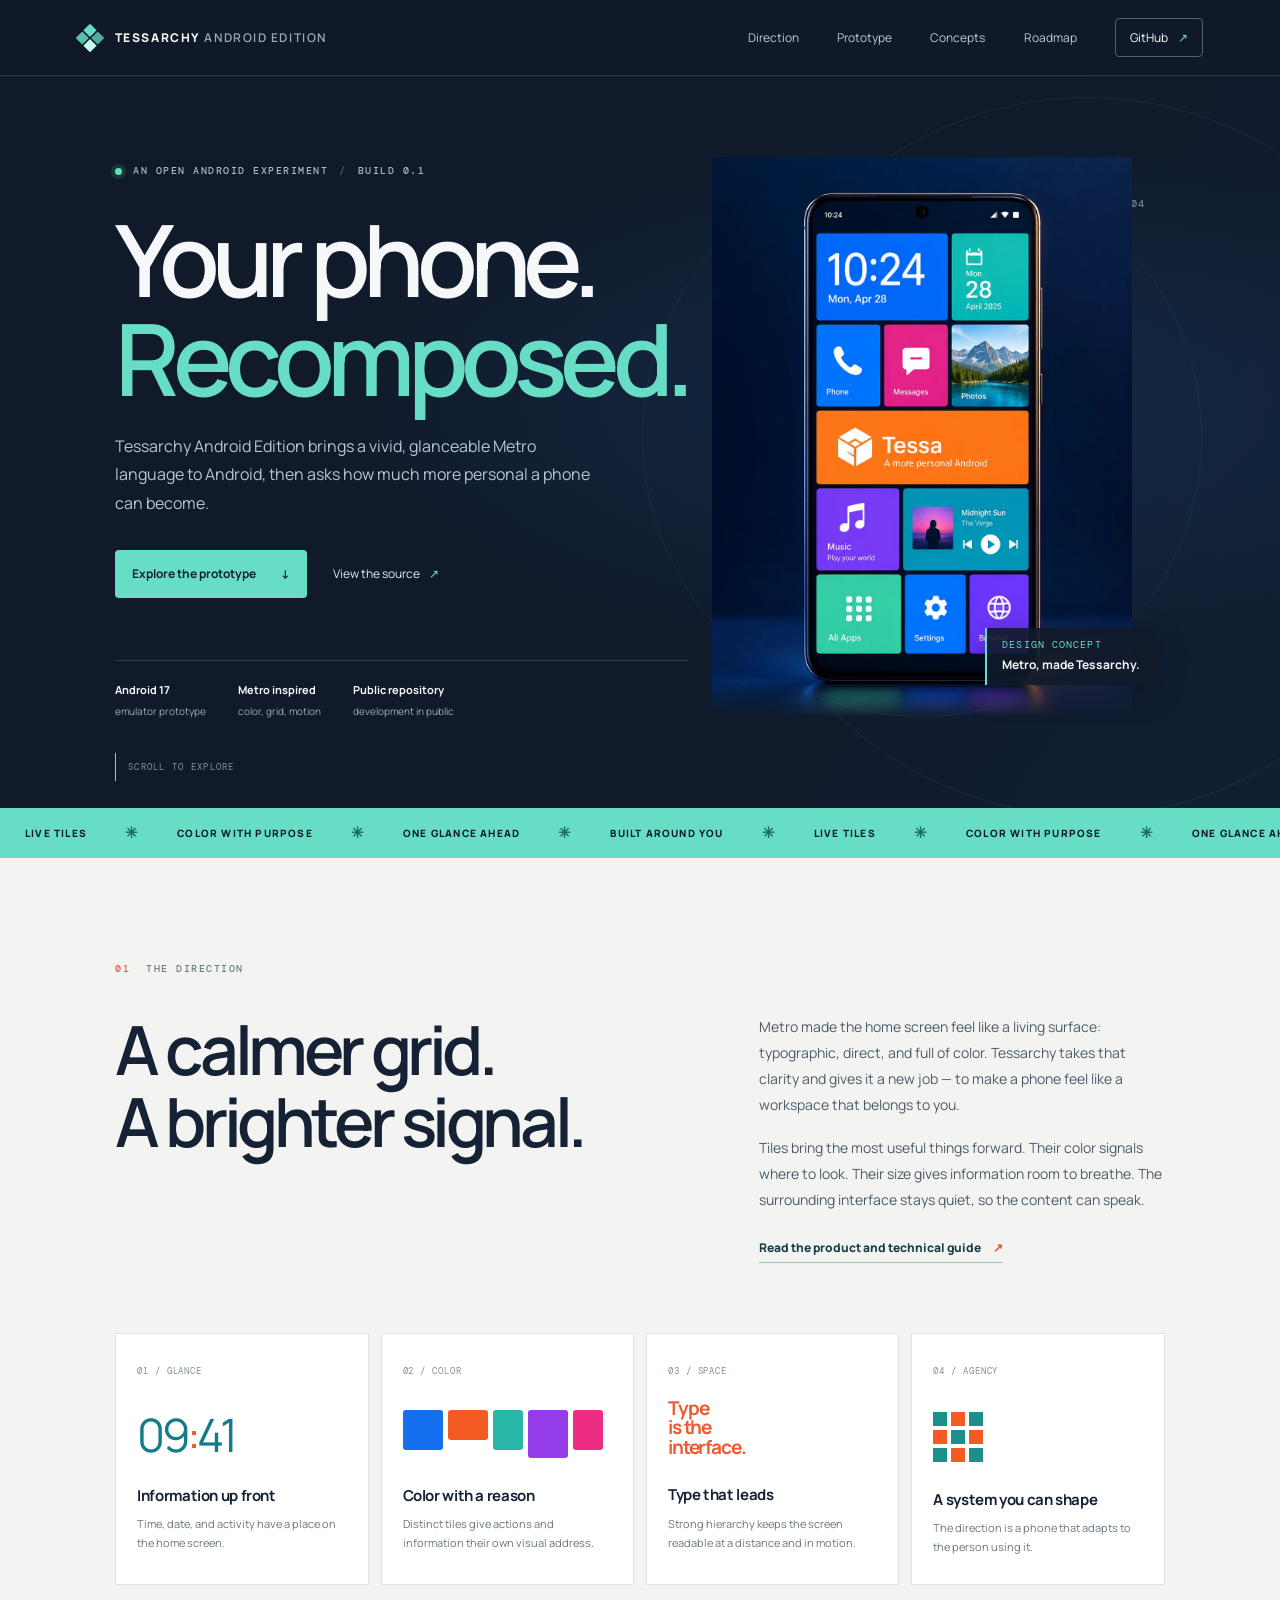
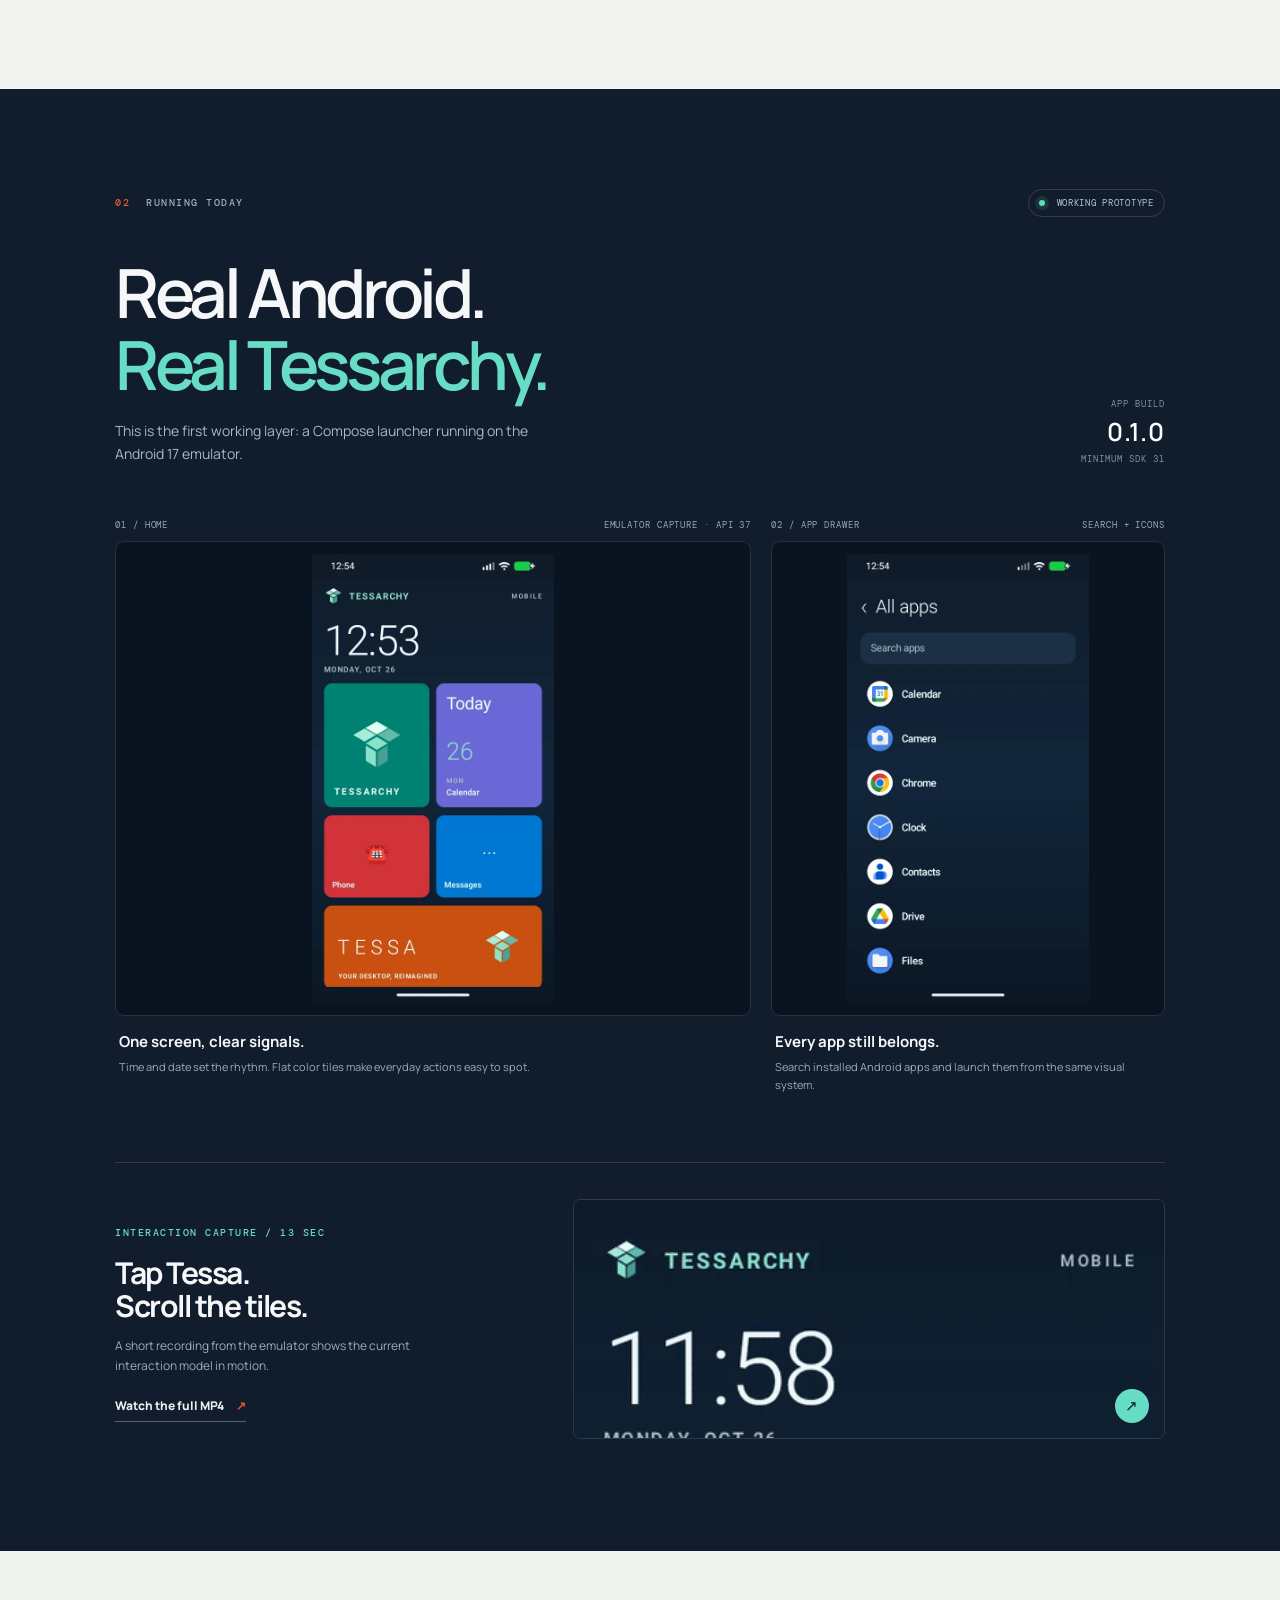
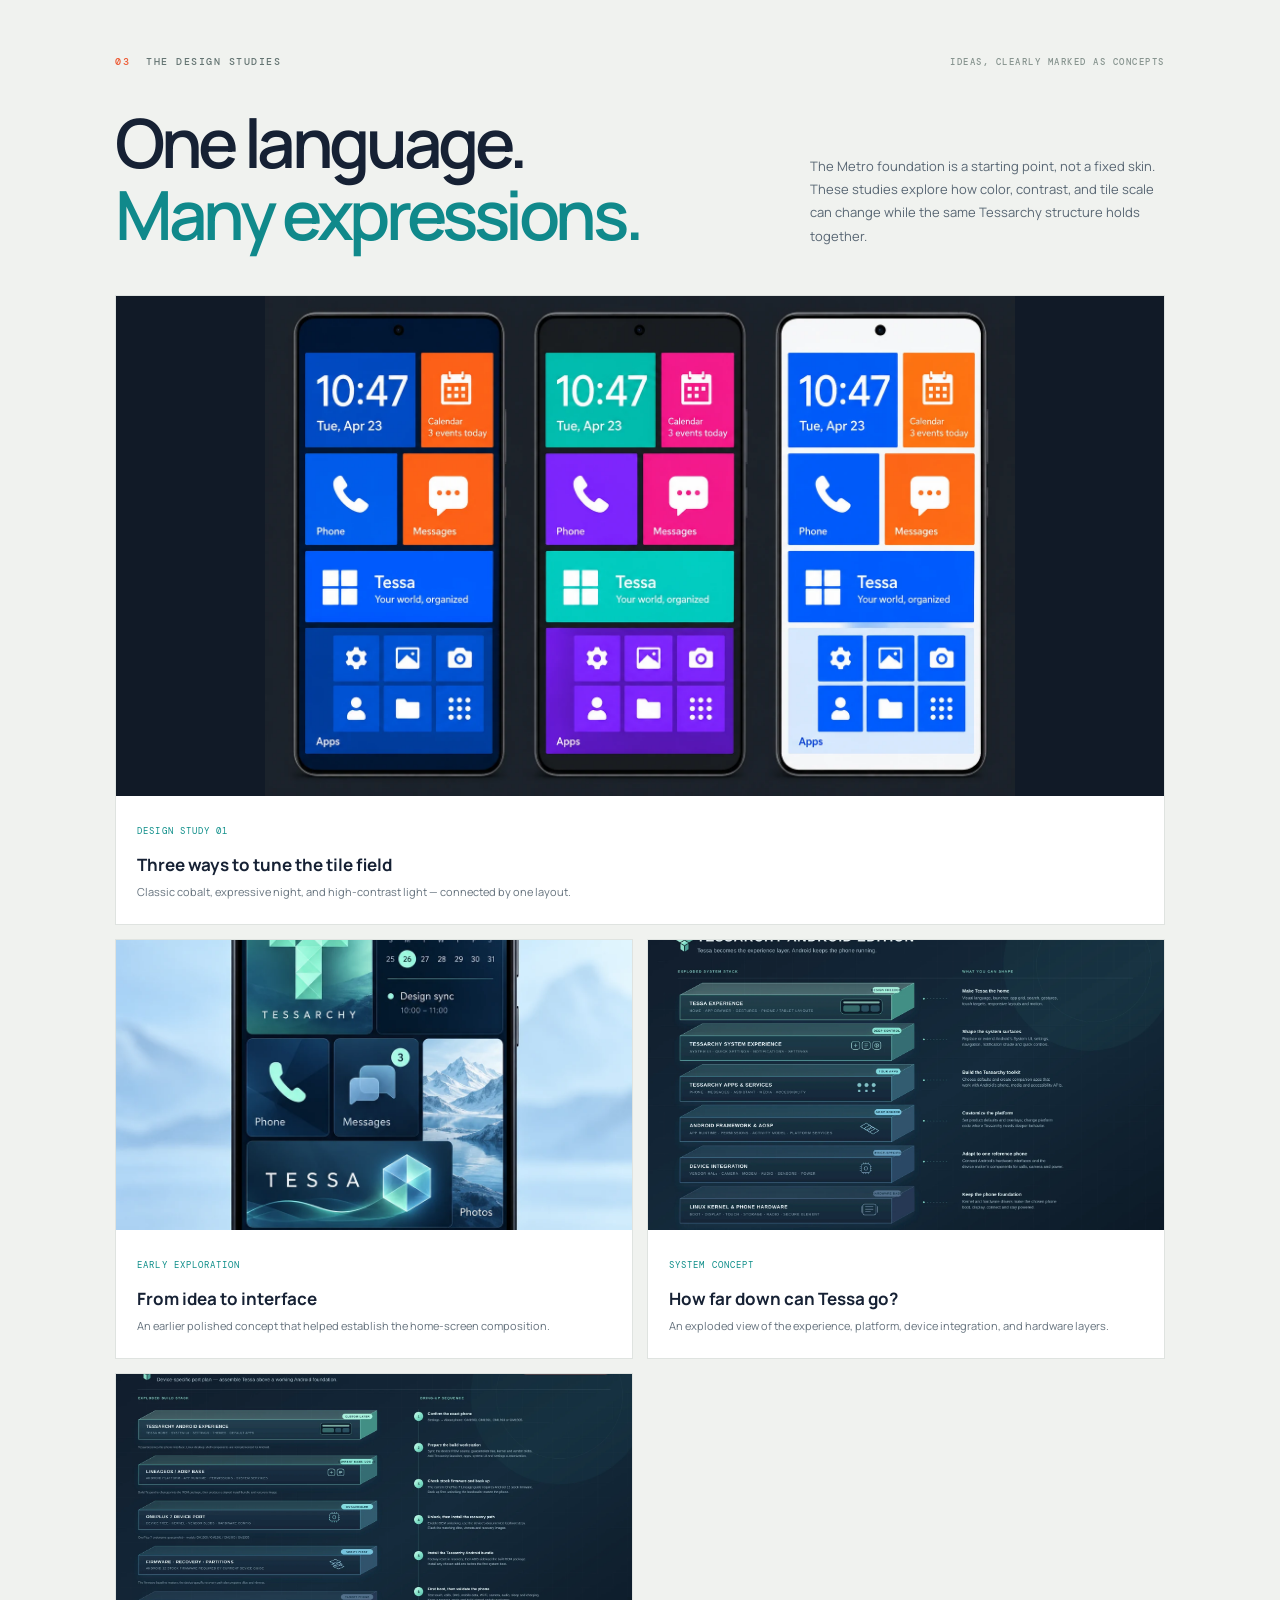
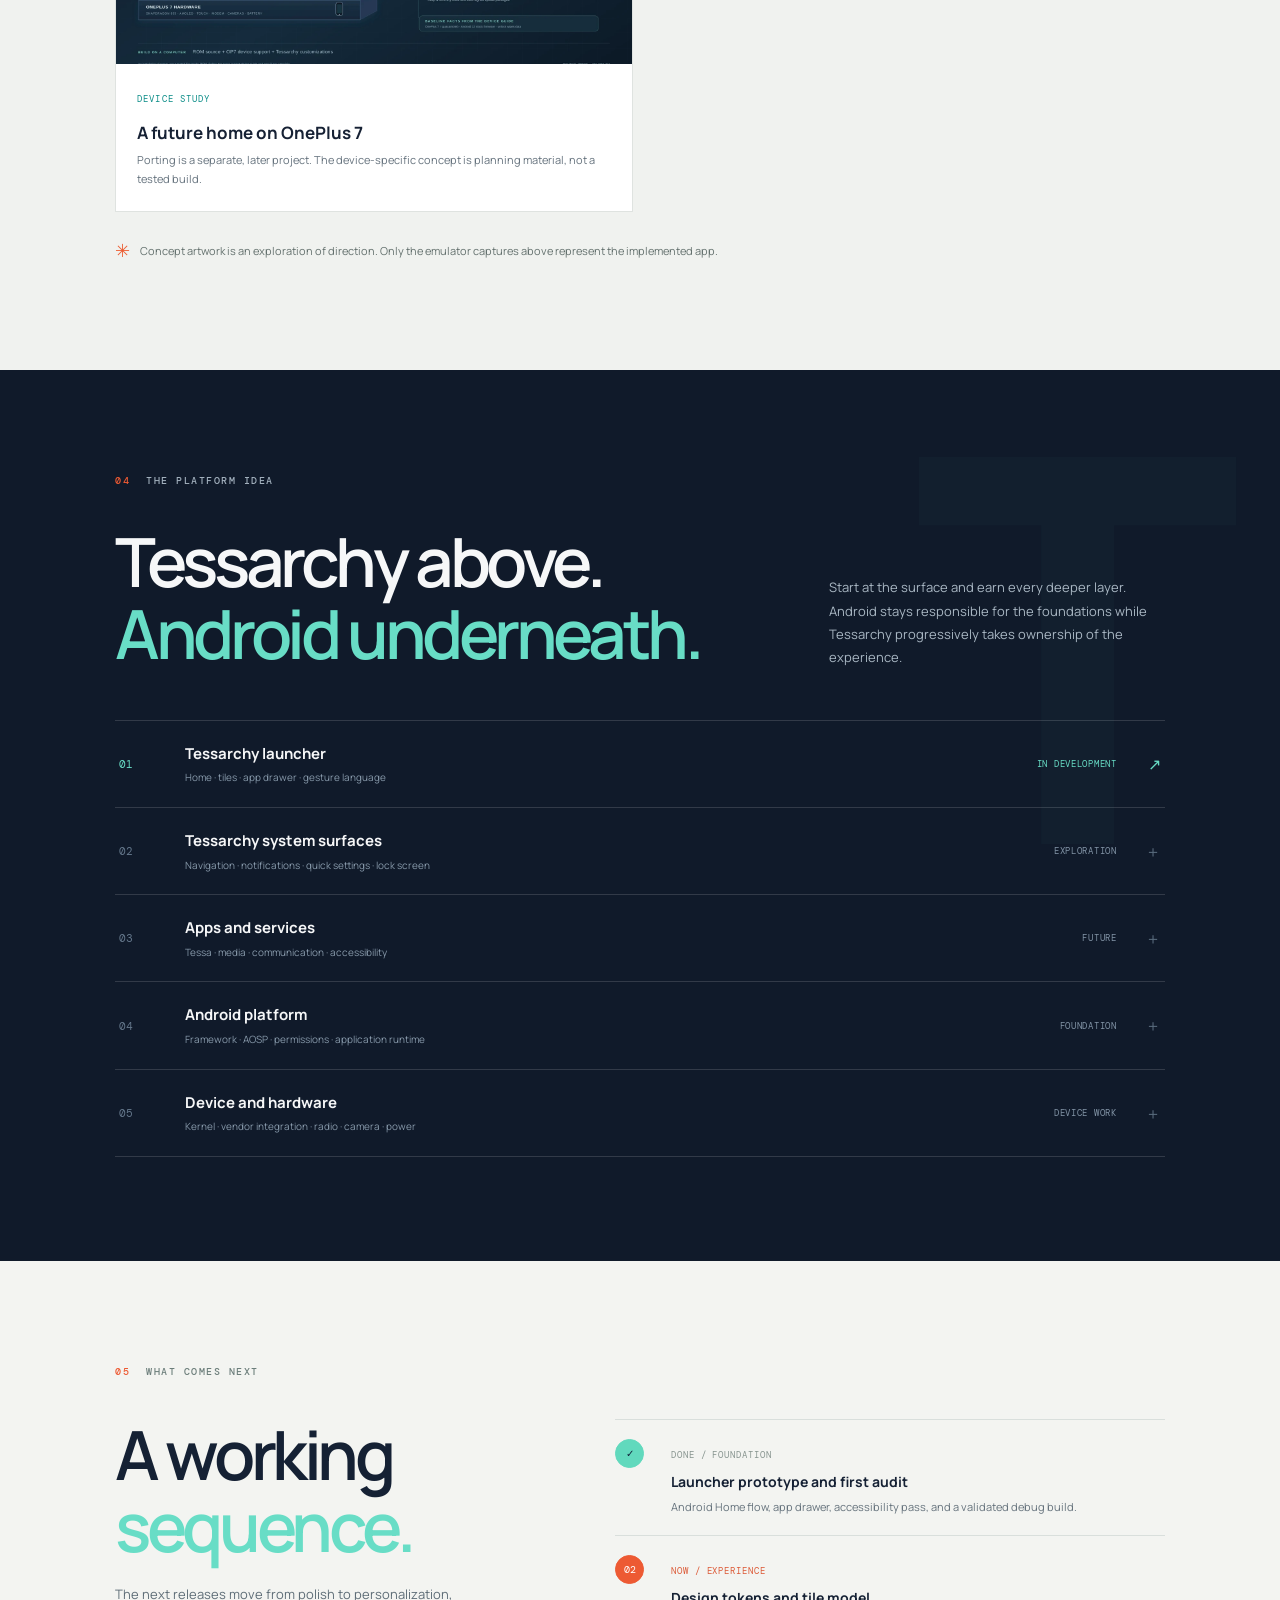
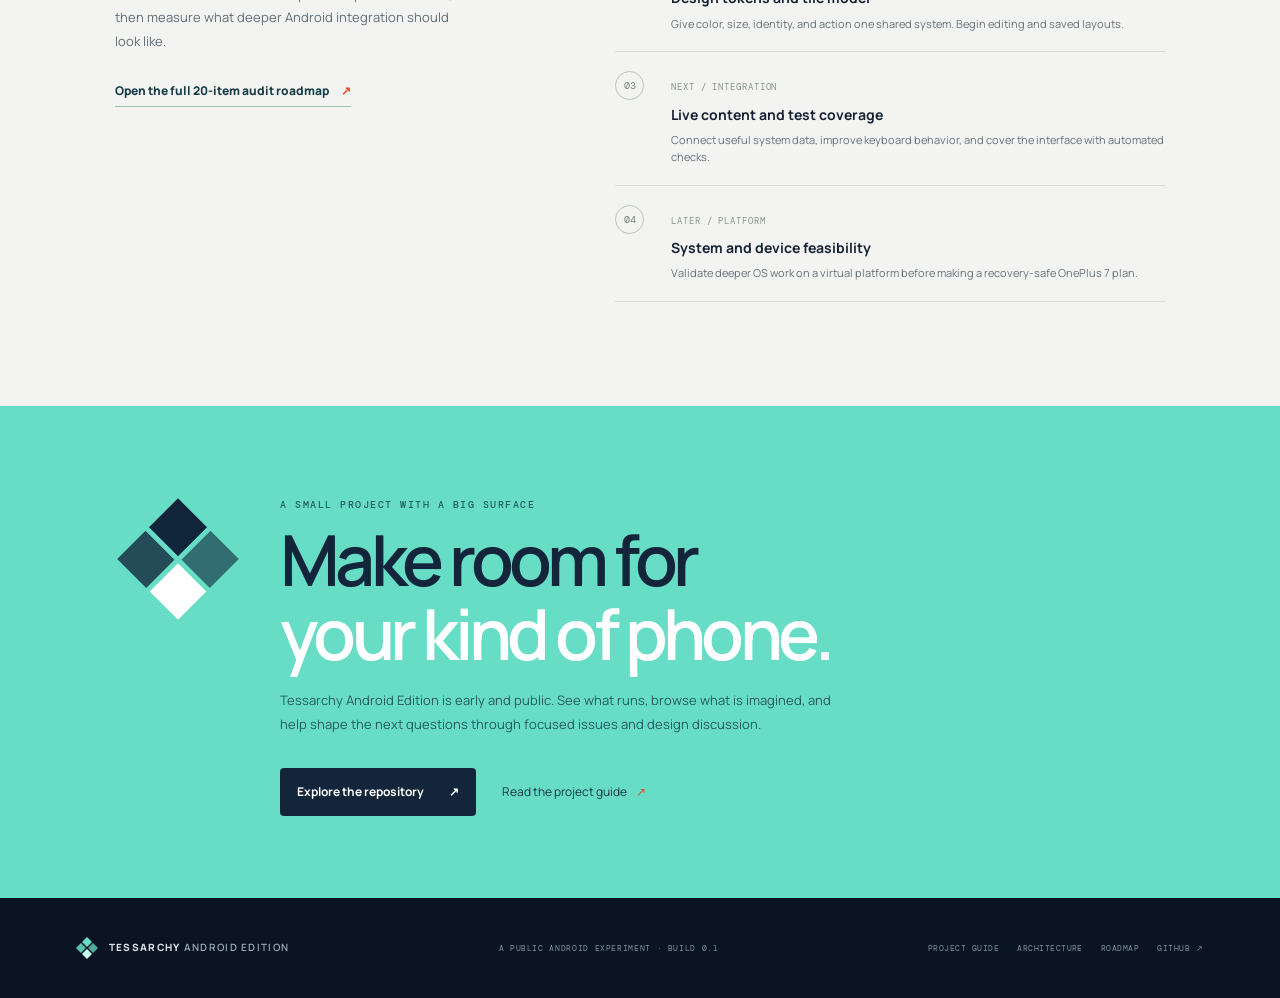
==== docs/index.html @ 8dab6794 "Publish Metro-focused project page and guide" ====
<!doctype html>
<html lang="en">
  <head>
    <meta charset="utf-8" />
    <meta name="viewport" content="width=device-width, initial-scale=1" />
    <meta name="theme-color" content="#101a2a" />
    <meta
      name="description"
      content="Tessarchy Android Edition is a Metro-inspired Android launcher and an exploration of a more personal phone experience."
    />
    <meta property="og:title" content="Tessarchy Android Edition" />
    <meta
      property="og:description"
      content="A more personal Android, shaped by Tessarchy and the Metro design language."
    />
    <meta property="og:type" content="website" />
    <title>Tessarchy Android Edition — A more personal Android</title>
    <link rel="icon" href="favicon.svg" type="image/svg+xml" />
    <link rel="preconnect" href="https://fonts.googleapis.com" />
    <link rel="preconnect" href="https://fonts.gstatic.com" crossorigin />
    <link
      href="https://fonts.googleapis.com/css2?family=DM+Mono:wght@400;500&family=Manrope:wght@400;500;600;700;800&display=swap"
      rel="stylesheet"
    />
    <link rel="stylesheet" href="site.css" />
  </head>
  <body>
    <a class="skip-link" href="#main">Skip to content</a>
    <header class="site-header">
      <a class="brand" href="#top" aria-label="Tessarchy Android Edition home">
        <span class="brand-mark" aria-hidden="true"
          ><i></i><i></i><i></i><i></i
        ></span>
        <span>TESSARCHY <b>ANDROID EDITION</b></span>
      </a>
      <button
        class="menu-toggle"
        aria-expanded="false"
        aria-controls="site-nav"
      >
        Menu
      </button>
      <nav id="site-nav" class="site-nav" aria-label="Main navigation">
        <a href="#direction">Direction</a>
        <a href="#prototype">Prototype</a>
        <a href="#concepts">Concepts</a>
        <a href="#roadmap">Roadmap</a>
        <a
          class="nav-github"
          href="https://github.com/thediamondsaint/tessarchy-android-edition"
          >GitHub <span aria-hidden="true">↗</span></a
        >
      </nav>
    </header>

    <main id="main">
      <section class="hero" id="top">
        <div class="hero-copy">
          <p class="eyebrow">
            <span class="live-dot"></span> AN OPEN ANDROID EXPERIMENT
            <span class="eyebrow-sep">/</span> BUILD 0.1
          </p>
          <h1>Your phone.<br /><span>Recomposed.</span></h1>
          <p class="hero-deck">
            Tessarchy Android Edition brings a vivid, glanceable Metro language
            to Android, then asks how much more personal a phone can become.
          </p>
          <div class="hero-actions">
            <a class="button button-light" href="#prototype"
              >Explore the prototype <span aria-hidden="true">↓</span></a
            >
            <a
              class="text-link"
              href="https://github.com/thediamondsaint/tessarchy-android-edition"
              >View the source <span aria-hidden="true">↗</span></a
            >
          </div>
          <div class="hero-facts" aria-label="Project status">
            <div>
              <strong>Android 17</strong><span>emulator prototype</span>
            </div>
            <div>
              <strong>Metro inspired</strong><span>color, grid, motion</span>
            </div>
            <div>
              <strong>Public repository</strong
              ><span>development in public</span>
            </div>
          </div>
        </div>
        <div
          class="hero-art"
          aria-label="Concept artwork showing a Metro-style Tessarchy Android home screen"
        >
          <div class="art-orbit orbit-one"></div>
          <div class="art-orbit orbit-two"></div>
          <img
            src="media/metro-home-concept.webp"
            alt="Concept artwork of a phone with a modular grid of bright blue, teal, orange, violet, and magenta launcher tiles"
            fetchpriority="high"
          />
          <div class="art-note">
            <span>DESIGN CONCEPT</span><b>Metro, made Tessarchy.</b>
          </div>
          <span class="art-index">01 <i>/</i> 04</span>
        </div>
        <div class="hero-scroll"><span></span> SCROLL TO EXPLORE</div>
      </section>

      <section class="ticker" aria-label="Design principles">
        <div class="ticker-track">
          <span>LIVE TILES</span><b>✳</b><span>COLOR WITH PURPOSE</span
          ><b>✳</b><span>ONE GLANCE AHEAD</span><b>✳</b
          ><span>BUILT AROUND YOU</span><b>✳</b><span>LIVE TILES</span><b>✳</b
          ><span>COLOR WITH PURPOSE</span><b>✳</b><span>ONE GLANCE AHEAD</span
          ><b>✳</b><span>BUILT AROUND YOU</span><b>✳</b>
        </div>
      </section>

      <section class="section intro-section" id="direction">
        <div class="section-kicker">
          <span>01</span><span>THE DIRECTION</span>
        </div>
        <div class="intro-layout">
          <h2>A calmer grid.<br />A brighter signal.</h2>
          <div class="intro-body">
            <p>
              Metro made the home screen feel like a living surface:
              typographic, direct, and full of color. Tessarchy takes that
              clarity and gives it a new job — to make a phone feel like a
              workspace that belongs to you.
            </p>
            <p>
              Tiles bring the most useful things forward. Their color signals
              where to look. Their size gives information room to breathe. The
              surrounding interface stays quiet, so the content can speak.
            </p>
            <a class="arrow-link" href="project-guide.html"
              >Read the product and technical guide <span>↗</span></a
            >
          </div>
        </div>
        <div class="principles-grid">
          <article class="principle-card">
            <span class="principle-no">01 / GLANCE</span>
            <div class="mini-clock">09<span>:</span>41</div>
            <h3>Information up front</h3>
            <p>Time, date, and activity have a place on the home screen.</p>
          </article>
          <article class="principle-card tile-card">
            <span class="principle-no">02 / COLOR</span>
            <div class="mini-tiles" aria-hidden="true">
              <i></i><i></i><i></i><i></i><i></i>
            </div>
            <h3>Color with a reason</h3>
            <p>
              Distinct tiles give actions and information their own visual
              address.
            </p>
          </article>
          <article class="principle-card">
            <span class="principle-no">03 / SPACE</span>
            <div class="mini-type">Type<br />is the<br />interface.</div>
            <h3>Type that leads</h3>
            <p>
              Strong hierarchy keeps the screen readable at a distance and in
              motion.
            </p>
          </article>
          <article class="principle-card">
            <span class="principle-no">04 / AGENCY</span>
            <div class="mini-grid">
              <i></i><i></i><i></i><i></i><i></i><i></i><i></i><i></i><i></i>
            </div>
            <h3>A system you can shape</h3>
            <p>The direction is a phone that adapts to the person using it.</p>
          </article>
        </div>
      </section>

      <section class="prototype-section" id="prototype">
        <div class="section dark-section">
          <div class="section-kicker">
            <span>02</span><span>RUNNING TODAY</span
            ><span class="status-pill"><i></i> WORKING PROTOTYPE</span>
          </div>
          <div class="prototype-heading">
            <div>
              <h2>Real Android.<br /><span>Real Tessarchy.</span></h2>
              <p>
                This is the first working layer: a Compose launcher running on
                the Android 17 emulator.
              </p>
            </div>
            <div class="build-tag">
              <span>APP BUILD</span><strong>0.1.0</strong
              ><span>MINIMUM SDK 31</span>
            </div>
          </div>
          <div class="demo-layout">
            <div class="demo-main">
              <div class="image-label">
                <span>01 / HOME</span><span>EMULATOR CAPTURE · API 37</span>
              </div>
              <a
                class="screenshot-frame home-shot"
                href="media/tae-home.webp"
                target="_blank"
                rel="noreferrer"
                ><img
                  src="media/tae-home.webp"
                  alt="Actual emulator screenshot of the Tessarchy home launcher with a live clock and colored app tiles"
                  loading="lazy"
              /></a>
              <div class="demo-caption">
                <h3>One screen, clear signals.</h3>
                <p>
                  Time and date set the rhythm. Flat color tiles make everyday
                  actions easy to spot.
                </p>
              </div>
            </div>
            <aside class="demo-side">
              <div class="image-label">
                <span>02 / APP DRAWER</span><span>SEARCH + ICONS</span>
              </div>
              <a
                class="screenshot-frame drawer-shot"
                href="media/tae-apps-drawer.webp"
                target="_blank"
                rel="noreferrer"
                ><img
                  src="media/tae-apps-drawer.webp"
                  alt="Actual emulator screenshot of the searchable installed apps drawer, showing application icons beside each app name"
                  loading="lazy"
              /></a>
              <div class="demo-caption">
                <h3>Every app still belongs.</h3>
                <p>
                  Search installed Android apps and launch them from the same
                  visual system.
                </p>
              </div>
            </aside>
          </div>
          <div class="gif-row">
            <div class="gif-copy">
              <span class="mono-label">INTERACTION CAPTURE / 13 SEC</span>
              <h3>Tap Tessa.<br />Scroll the tiles.</h3>
              <p>
                A short recording from the emulator shows the current
                interaction model in motion.
              </p>
              <a class="arrow-link arrow-light" href="media/tae-scroll-tap.mp4"
                >Watch the full MP4 <span>↗</span></a
              >
            </div>
            <a
              class="gif-screen"
              href="media/tae-scroll-tap.gif"
              target="_blank"
              rel="noreferrer"
              ><img
                src="media/tae-scroll-tap.gif"
                alt="Animated emulator capture showing the Tessarchy launcher scroll and a Tessa tile tap"
                loading="lazy"
              /><span class="play-badge" aria-hidden="true">↗</span></a
            >
          </div>
        </div>
      </section>

      <section class="section concept-section" id="concepts">
        <div class="section-kicker">
          <span>03</span><span>THE DESIGN STUDIES</span
          ><span class="section-kicker-note"
            >IDEAS, CLEARLY MARKED AS CONCEPTS</span
          >
        </div>
        <div class="concept-heading">
          <h2>One language.<br /><span>Many expressions.</span></h2>
          <p>
            The Metro foundation is a starting point, not a fixed skin. These
            studies explore how color, contrast, and tile scale can change while
            the same Tessarchy structure holds together.
          </p>
        </div>
        <div class="concept-grid">
          <article class="concept-card concept-wide">
            <a
              href="media/metro-theme-directions.webp"
              target="_blank"
              rel="noreferrer"
              ><img
                src="media/metro-theme-directions.webp"
                alt="Three Metro launcher concept directions: navy with blue and orange, charcoal with teal and violet, and a light high-contrast theme"
                loading="lazy"
            /></a>
            <div class="concept-meta">
              <span>DESIGN STUDY 01</span>
              <h3>Three ways to tune the tile field</h3>
              <p>
                Classic cobalt, expressive night, and high-contrast light —
                connected by one layout.
              </p>
            </div>
          </article>
          <article class="concept-card">
            <a
              href="media/earlier-live-tiles-concept.webp"
              target="_blank"
              rel="noreferrer"
              ><img
                src="media/earlier-live-tiles-concept.webp"
                alt="Earlier Tessarchy launcher concept rendered on a smartphone"
                loading="lazy"
            /></a>
            <div class="concept-meta">
              <span>EARLY EXPLORATION</span>
              <h3>From idea to interface</h3>
              <p>
                An earlier polished concept that helped establish the
                home-screen composition.
              </p>
            </div>
          </article>
          <article class="concept-card">
            <a
              href="media/system-stack-concept.webp"
              target="_blank"
              rel="noreferrer"
              ><img
                src="media/system-stack-concept.webp"
                alt="Exploded diagram concept showing Tessarchy experience layers above Android and device foundations"
                loading="lazy"
            /></a>
            <div class="concept-meta">
              <span>SYSTEM CONCEPT</span>
              <h3>How far down can Tessa go?</h3>
              <p>
                An exploded view of the experience, platform, device
                integration, and hardware layers.
              </p>
            </div>
          </article>
          <article class="concept-card">
            <a
              href="media/oneplus-7-port-concept.webp"
              target="_blank"
              rel="noreferrer"
              ><img
                src="media/oneplus-7-port-concept.webp"
                alt="OnePlus 7 concept board for a future Android platform port"
                loading="lazy"
            /></a>
            <div class="concept-meta">
              <span>DEVICE STUDY</span>
              <h3>A future home on OnePlus 7</h3>
              <p>
                Porting is a separate, later project. The device-specific
                concept is planning material, not a tested build.
              </p>
            </div>
          </article>
        </div>
        <p class="concept-disclaimer">
          <span>✳</span> Concept artwork is an exploration of direction. Only
          the emulator captures above represent the implemented app.
        </p>
      </section>

      <section class="layers-section">
        <div class="section layers-inner">
          <div class="section-kicker">
            <span>04</span><span>THE PLATFORM IDEA</span>
          </div>
          <div class="layers-heading">
            <h2>Tessarchy above.<br /><span>Android underneath.</span></h2>
            <p>
              Start at the surface and earn every deeper layer. Android stays
              responsible for the foundations while Tessarchy progressively
              takes ownership of the experience.
            </p>
          </div>
          <div class="stack-list">
            <article class="stack-row stack-active">
              <span class="stack-index">01</span>
              <div class="stack-title">
                <h3>Tessarchy launcher</h3>
                <p>Home · tiles · app drawer · gesture language</p>
              </div>
              <span class="stack-state">IN DEVELOPMENT</span
              ><span class="stack-sign">↗</span>
            </article>
            <article class="stack-row">
              <span class="stack-index">02</span>
              <div class="stack-title">
                <h3>Tessarchy system surfaces</h3>
                <p>Navigation · notifications · quick settings · lock screen</p>
              </div>
              <span class="stack-state">EXPLORATION</span
              ><span class="stack-sign">＋</span>
            </article>
            <article class="stack-row">
              <span class="stack-index">03</span>
              <div class="stack-title">
                <h3>Apps and services</h3>
                <p>Tessa · media · communication · accessibility</p>
              </div>
              <span class="stack-state">FUTURE</span
              ><span class="stack-sign">＋</span>
            </article>
            <article class="stack-row">
              <span class="stack-index">04</span>
              <div class="stack-title">
                <h3>Android platform</h3>
                <p>Framework · AOSP · permissions · application runtime</p>
              </div>
              <span class="stack-state">FOUNDATION</span
              ><span class="stack-sign">＋</span>
            </article>
            <article class="stack-row">
              <span class="stack-index">05</span>
              <div class="stack-title">
                <h3>Device and hardware</h3>
                <p>Kernel · vendor integration · radio · camera · power</p>
              </div>
              <span class="stack-state">DEVICE WORK</span
              ><span class="stack-sign">＋</span>
            </article>
          </div>
        </div>
      </section>

      <section class="section roadmap-section" id="roadmap">
        <div class="section-kicker">
          <span>05</span><span>WHAT COMES NEXT</span>
        </div>
        <div class="roadmap-layout">
          <div>
            <h2>A working<br /><span>sequence.</span></h2>
            <p>
              The next releases move from polish to personalization, then
              measure what deeper Android integration should look like.
            </p>
            <a class="arrow-link" href="audit-roadmap.html"
              >Open the full 20-item audit roadmap <span>↗</span></a
            >
          </div>
          <div class="milestone-list">
            <article class="milestone done">
              <span class="milestone-marker">✓</span>
              <div>
                <span>DONE / FOUNDATION</span>
                <h3>Launcher prototype and first audit</h3>
                <p>
                  Android Home flow, app drawer, accessibility pass, and a
                  validated debug build.
                </p>
              </div>
            </article>
            <article class="milestone current">
              <span class="milestone-marker">02</span>
              <div>
                <span>NOW / EXPERIENCE</span>
                <h3>Design tokens and tile model</h3>
                <p>
                  Give color, size, identity, and action one shared system.
                  Begin editing and saved layouts.
                </p>
              </div>
            </article>
            <article class="milestone">
              <span class="milestone-marker">03</span>
              <div>
                <span>NEXT / INTEGRATION</span>
                <h3>Live content and test coverage</h3>
                <p>
                  Connect useful system data, improve keyboard behavior, and
                  cover the interface with automated checks.
                </p>
              </div>
            </article>
            <article class="milestone">
              <span class="milestone-marker">04</span>
              <div>
                <span>LATER / PLATFORM</span>
                <h3>System and device feasibility</h3>
                <p>
                  Validate deeper OS work on a virtual platform before making a
                  recovery-safe OnePlus 7 plan.
                </p>
              </div>
            </article>
          </div>
        </div>
      </section>

      <section class="cta-section">
        <div class="cta-grid">
          <div class="cta-mark" aria-hidden="true">
            <i></i><i></i><i></i><i></i>
          </div>
          <div>
            <p class="eyebrow">A SMALL PROJECT WITH A BIG SURFACE</p>
            <h2>Make room for<br /><span>your kind of phone.</span></h2>
            <p class="cta-copy">
              Tessarchy Android Edition is early and public. See what runs,
              browse what is imagined, and help shape the next questions through
              focused issues and design discussion.
            </p>
            <div class="hero-actions">
              <a
                class="button button-dark"
                href="https://github.com/thediamondsaint/tessarchy-android-edition"
                >Explore the repository <span aria-hidden="true">↗</span></a
              ><a class="text-link text-link-dark" href="project-guide.html"
                >Read the project guide <span aria-hidden="true">↗</span></a
              >
            </div>
          </div>
        </div>
      </section>
    </main>

    <footer class="site-footer">
      <a class="brand footer-brand" href="#top"
        ><span class="brand-mark" aria-hidden="true"
          ><i></i><i></i><i></i><i></i></span
        ><span>TESSARCHY <b>ANDROID EDITION</b></span></a
      ><span>A PUBLIC ANDROID EXPERIMENT · BUILD 0.1</span>
      <div>
        <a href="project-guide.html">PROJECT GUIDE</a
        ><a href="architecture.html">ARCHITECTURE</a
        ><a href="audit-roadmap.html">ROADMAP</a
        ><a href="https://github.com/thediamondsaint/tessarchy-android-edition"
          >GITHUB ↗</a
        >
      </div>
    </footer>

    <script src="site.js"></script>
  </body>
</html>
---- docs/site.css ----
:root {
  color-scheme: dark;
  --ink: #101a2a;
  --ink-2: #16243a;
  --ink-3: #1d2e45;
  --white: #f6f7f8;
  --paper: #f3f4f1;
  --muted: #a6b3c1;
  --teal: #68ddc6;
  --blue: #1570ef;
  --orange: #f45b24;
  --line: rgba(255, 255, 255, 0.14);
  --font: "Manrope", Arial, sans-serif;
  --mono: "DM Mono", monospace;
}
* {
  box-sizing: border-box;
}
html {
  scroll-behavior: smooth;
  scroll-padding-top: 88px;
}
body {
  margin: 0;
  background: var(--ink);
  color: var(--white);
  font-family: var(--font);
  font-size: 16px;
  line-height: 1.65;
  -webkit-font-smoothing: antialiased;
}
a {
  color: inherit;
  text-decoration: none;
}
img {
  display: block;
  max-width: 100%;
}
button {
  font: inherit;
}
.skip-link {
  position: absolute;
  top: -80px;
  left: 1rem;
  z-index: 100;
  background: var(--teal);
  color: var(--ink);
  padding: 0.7rem 1rem;
}
.skip-link:focus {
  top: 1rem;
}
.site-header {
  height: 76px;
  padding: 0 clamp(22px, 6vw, 96px);
  display: flex;
  align-items: center;
  justify-content: space-between;
  border-bottom: 1px solid var(--line);
  position: absolute;
  z-index: 20;
  top: 0;
  width: 100%;
  background: rgba(16, 26, 42, 0.72);
  backdrop-filter: blur(14px);
}
.brand {
  display: inline-flex;
  align-items: center;
  gap: 12px;
  font-size: 12px;
  font-weight: 800;
  letter-spacing: 0.13em;
  white-space: nowrap;
}
.brand b {
  color: #9babb9;
  font-weight: 600;
}
.brand-mark {
  position: relative;
  width: 26px;
  height: 26px;
  display: grid;
  grid-template-columns: 1fr 1fr;
  gap: 2px;
  transform: rotate(45deg) scale(0.78);
}
.brand-mark i {
  display: block;
  background: var(--teal);
}
.brand-mark i:nth-child(2) {
  opacity: 0.75;
}
.brand-mark i:nth-child(3) {
  opacity: 0.85;
}
.brand-mark i:nth-child(4) {
  background: #c6fff1;
}
.site-nav {
  display: flex;
  align-items: center;
  gap: clamp(18px, 3vw, 44px);
  font-size: 12px;
  color: #c1cbd5;
}
.site-nav a {
  transition: color 0.2s;
}
.site-nav a:hover,
.site-nav a:focus-visible {
  color: var(--teal);
}
.site-nav .nav-github {
  border: 1px solid rgba(255, 255, 255, 0.3);
  border-radius: 4px;
  padding: 9px 14px;
  color: white;
}
.nav-github span {
  padding-left: 8px;
  color: var(--teal);
}
.menu-toggle {
  display: none;
  background: transparent;
  color: white;
  border: 1px solid var(--line);
  border-radius: 4px;
  padding: 7px 11px;
}
.hero {
  min-height: 760px;
  padding: 154px clamp(22px, 9vw, 144px) 88px;
  display: grid;
  grid-template-columns: 1.02fr 0.98fr;
  align-items: center;
  position: relative;
  overflow: hidden;
  background:
    radial-gradient(
      ellipse at 73% 50%,
      rgba(25, 65, 107, 0.42),
      transparent 47%
    ),
    linear-gradient(120deg, #101a2a 0%, #101a2a 60%, #111f33 100%);
}
.hero:before {
  content: "";
  position: absolute;
  width: 56vw;
  height: 56vw;
  max-width: 800px;
  max-height: 800px;
  border: 1px solid rgba(104, 221, 198, 0.09);
  border-radius: 50%;
  right: -13vw;
  top: 12%;
  pointer-events: none;
}
.hero-copy {
  max-width: 620px;
  position: relative;
  z-index: 2;
}
.eyebrow,
.section-kicker,
.mono-label {
  font: 500 10px/1.4 var(--mono);
  letter-spacing: 0.15em;
  color: var(--teal);
}
.eyebrow {
  display: flex;
  align-items: center;
  gap: 11px;
  color: #aab8c7;
}
.live-dot,
.status-pill i {
  width: 7px;
  height: 7px;
  border-radius: 50%;
  background: #5de0b3;
  display: inline-block;
  box-shadow: 0 0 0 4px rgba(93, 224, 179, 0.13);
}
.eyebrow-sep {
  color: #516478;
}
.hero h1 {
  font-size: clamp(58px, 7.8vw, 110px);
  line-height: 0.99;
  letter-spacing: -0.075em;
  margin: 32px 0 24px;
  font-weight: 600;
}
.hero h1 span {
  color: var(--teal);
}
.hero-deck {
  font-size: 16px;
  line-height: 1.8;
  color: #bac5d0;
  max-width: 480px;
}
.hero-actions {
  display: flex;
  align-items: center;
  gap: 26px;
  margin-top: 32px;
}
.button {
  display: inline-flex;
  align-items: center;
  gap: 25px;
  padding: 14px 17px;
  border-radius: 4px;
  font-size: 12px;
  font-weight: 700;
  transition:
    transform 0.2s,
    background 0.2s;
}
.button:hover {
  transform: translateY(-2px);
}
.button-light {
  background: var(--teal);
  color: #102032;
}
.button-light:hover {
  background: #8be9d5;
}
.text-link {
  font-size: 12px;
  color: #e7ebef;
}
.text-link span {
  color: var(--teal);
  margin-left: 7px;
}
.hero-facts {
  display: flex;
  gap: 32px;
  margin-top: 62px;
  border-top: 1px solid var(--line);
  padding-top: 20px;
}
.hero-facts div {
  display: flex;
  flex-direction: column;
}
.hero-facts strong {
  font-size: 11px;
  font-weight: 700;
}
.hero-facts span {
  font-size: 10px;
  color: #9cabb9;
  margin-top: 4px;
}
.hero-art {
  height: 560px;
  position: relative;
  display: flex;
  align-items: center;
  justify-content: center;
}
.hero-art > img {
  height: 100%;
  width: auto;
  max-width: 90%;
  object-fit: contain;
  position: relative;
  z-index: 1;
  filter: drop-shadow(0 24px 38px rgba(0, 0, 0, 0.4));
  mask-image: linear-gradient(to bottom, black 94%, transparent 100%);
}
.art-orbit {
  position: absolute;
  border: 1px solid rgba(104, 221, 198, 0.12);
  border-radius: 50%;
  aspect-ratio: 1;
}
.orbit-one {
  width: 420px;
}
.orbit-two {
  width: 560px;
  border-color: rgba(104, 221, 198, 0.07);
}
.art-note {
  position: absolute;
  z-index: 2;
  right: 0;
  bottom: 32px;
  background: rgba(16, 26, 42, 0.9);
  border-left: 2px solid var(--teal);
  padding: 10px 15px;
  display: flex;
  flex-direction: column;
  box-shadow: 0 8px 28px #07101c66;
}
.art-note span,
.art-index {
  font: 10px var(--mono);
  letter-spacing: 0.11em;
  color: var(--teal);
}
.art-note b {
  font-size: 12px;
  margin-top: 4px;
}
.art-index {
  position: absolute;
  right: 10px;
  top: 40px;
  color: #8798a9;
}
.art-index i {
  font-style: normal;
  color: var(--teal);
}
.hero-scroll {
  position: absolute;
  bottom: 27px;
  left: clamp(22px, 9vw, 144px);
  font: 9px var(--mono);
  letter-spacing: 0.14em;
  color: #8393a4;
  display: flex;
  align-items: center;
  gap: 12px;
}
.hero-scroll span {
  height: 28px;
  width: 1px;
  background: var(--teal);
}
.ticker {
  overflow: hidden;
  background: var(--teal);
  color: var(--ink);
  white-space: nowrap;
}
.ticker-track {
  display: flex;
  align-items: center;
  justify-content: space-around;
  gap: 38px;
  padding: 13px 25px;
  font-size: 10px;
  font-weight: 800;
  letter-spacing: 0.12em;
  min-width: 950px;
}
.ticker-track b {
  font-size: 15px;
  color: #1b6b60;
}
.section {
  padding: 104px clamp(22px, 9vw, 144px);
}
.intro-section {
  background: var(--paper);
  color: #152134;
}
.section-kicker {
  display: flex;
  align-items: center;
  gap: 16px;
  color: #688077;
}
.section-kicker > span:first-child {
  color: #ed5a33;
}
.intro-layout {
  display: grid;
  grid-template-columns: 1fr 0.75fr;
  gap: 8vw;
  align-items: start;
  margin-top: 38px;
}
.intro-layout h2,
.concept-heading h2,
.prototype-heading h2,
.layers-heading h2,
.roadmap-layout h2,
.cta-section h2 {
  font-size: clamp(42px, 5.3vw, 70px);
  line-height: 1.06;
  letter-spacing: -0.065em;
  margin: 0;
  font-weight: 600;
}
.intro-body p {
  margin: 0 0 17px;
  color: #4c5b69;
  font-size: 14px;
  line-height: 1.85;
}
.arrow-link {
  display: inline-flex;
  gap: 12px;
  align-items: center;
  color: #173e48;
  font-size: 12px;
  font-weight: 800;
  margin-top: 8px;
  border-bottom: 1px solid #9fc0b8;
  padding-bottom: 5px;
}
.arrow-link span {
  color: #e7522b;
}
.principles-grid {
  display: grid;
  grid-template-columns: repeat(4, 1fr);
  gap: 12px;
  margin-top: 70px;
}
.principle-card {
  background: #fff;
  border: 1px solid #e0e4e1;
  min-height: 252px;
  padding: 21px;
  position: relative;
  overflow: hidden;
}
.principle-no {
  font: 9px var(--mono);
  letter-spacing: 0.1em;
  color: #83918e;
}
.principle-card h3 {
  font-size: 15px;
  letter-spacing: -0.025em;
  margin: 26px 0 7px;
}
.principle-card p {
  color: #687681;
  font-size: 11px;
  line-height: 1.7;
  margin: 0;
}
.mini-clock {
  font-size: 46px;
  line-height: 1;
  letter-spacing: -0.08em;
  color: #137c88;
  margin-top: 30px;
}
.mini-clock span {
  color: #ee572e;
}
.mini-tiles {
  display: flex;
  gap: 5px;
  margin-top: 28px;
  height: 48px;
}
.mini-tiles i {
  width: 40px;
  height: 40px;
  border-radius: 3px;
  background: #1570ef;
}
.mini-tiles i:nth-child(2) {
  background: #f45b24;
  height: 30px;
}
.mini-tiles i:nth-child(3) {
  background: #29b7a8;
  width: 30px;
}
.mini-tiles i:nth-child(4) {
  background: #943bea;
  height: 48px;
}
.mini-tiles i:nth-child(5) {
  background: #ed2d83;
  width: 30px;
}
.mini-type {
  font-size: 19px;
  line-height: 1.03;
  font-weight: 700;
  letter-spacing: -0.06em;
  color: #ed5a33;
  margin-top: 17px;
}
.mini-grid {
  display: grid;
  grid-template-columns: repeat(3, 14px);
  gap: 4px;
  margin-top: 30px;
}
.mini-grid i {
  width: 14px;
  height: 14px;
  background: #1c8f8d;
}
.mini-grid i:nth-child(2n) {
  background: #f45b24;
}
.prototype-section {
  background: #111c2c;
}
.dark-section {
  padding-top: 100px;
  padding-bottom: 112px;
}
.dark-section .section-kicker {
  color: #a2b0bd;
}
.status-pill {
  margin-left: auto;
  color: #b8c6d3;
  border: 1px solid rgba(255, 255, 255, 0.15);
  padding: 7px 10px;
  border-radius: 99px;
  font: 9px var(--mono);
  letter-spacing: 0.08em;
}
.status-pill i {
  width: 6px;
  height: 6px;
  margin-right: 6px;
}
.prototype-heading {
  display: flex;
  justify-content: space-between;
  align-items: end;
  margin-top: 40px;
}
.prototype-heading h2 span,
.concept-heading h2 span,
.layers-heading h2 span,
.roadmap-layout h2 span {
  color: var(--teal);
}
.prototype-heading > div:first-child > p {
  color: #aab7c3;
  max-width: 440px;
  font-size: 14px;
  margin: 18px 0 0;
}
.build-tag {
  display: flex;
  flex-direction: column;
  align-items: end;
  font: 9px var(--mono);
  letter-spacing: 0.11em;
  color: #8192a4;
}
.build-tag strong {
  font: 600 25px var(--font);
  color: #fff;
  margin: 4px 0;
}
.demo-layout {
  display: grid;
  grid-template-columns: 1.05fr 0.65fr;
  gap: 20px;
  margin-top: 54px;
}
.image-label {
  display: flex;
  justify-content: space-between;
  gap: 12px;
  color: #98a8b8;
  font: 9px var(--mono);
  letter-spacing: 0.1em;
  margin-bottom: 10px;
}
.screenshot-frame {
  display: block;
  background: #0a1320;
  border: 1px solid rgba(255, 255, 255, 0.12);
  padding: 12px;
  border-radius: 9px;
  overflow: hidden;
  transition: border-color 0.2s;
}
.screenshot-frame:hover {
  border-color: var(--teal);
}
.home-shot {
  height: 475px;
  display: flex;
  justify-content: center;
}
.home-shot img {
  height: 100%;
  width: auto;
  object-fit: contain;
  object-position: top;
}
.drawer-shot {
  height: 475px;
  display: flex;
  justify-content: center;
}
.drawer-shot img {
  height: 100%;
  width: auto;
  object-fit: contain;
  object-position: top;
}
.demo-caption {
  padding: 14px 4px;
}
.demo-caption h3 {
  font-size: 15px;
  margin: 0 0 3px;
}
.demo-caption p {
  font-size: 11px;
  color: #9dacb9;
  margin: 0;
  line-height: 1.65;
}
.gif-row {
  display: grid;
  grid-template-columns: 0.6fr 1fr;
  align-items: center;
  gap: 8vw;
  margin-top: 54px;
  border-top: 1px solid var(--line);
  padding-top: 36px;
}
.gif-copy h3 {
  font-size: 30px;
  line-height: 1.08;
  letter-spacing: -0.05em;
  margin: 14px 0;
}
.gif-copy p {
  font-size: 12px;
  color: #9eacb8;
  max-width: 330px;
}
.arrow-light {
  color: #e7edf1;
  border-color: #526175;
}
.gif-screen {
  display: block;
  position: relative;
  max-height: 240px;
  overflow: hidden;
  border-radius: 7px;
  border: 1px solid rgba(255, 255, 255, 0.12);
}
.gif-screen img {
  width: 100%;
  height: 240px;
  object-fit: cover;
  object-position: center 12%;
}
.play-badge {
  position: absolute;
  right: 15px;
  bottom: 15px;
  width: 34px;
  height: 34px;
  display: grid;
  place-items: center;
  border-radius: 50%;
  background: var(--teal);
  color: var(--ink);
  font-size: 15px;
}
.concept-section {
  background: #f0f2ef;
  color: #162134;
}
.concept-section .section-kicker {
  color: #657573;
}
.section-kicker-note {
  margin-left: auto;
  color: #87948f;
  font-size: 9px;
}
.concept-heading {
  display: grid;
  grid-template-columns: 1fr 0.6fr;
  gap: 8vw;
  align-items: end;
  margin: 38px 0 44px;
}
.concept-heading h2 span {
  color: #10898b;
}
.concept-heading p {
  color: #586673;
  font-size: 13px;
  line-height: 1.8;
  margin: 0 0 3px;
}
.concept-grid {
  display: grid;
  grid-template-columns: 1fr 1fr;
  gap: 14px;
}
.concept-card {
  background: #fff;
  border: 1px solid #dfe3e0;
  overflow: hidden;
}
.concept-card > a {
  display: block;
  background: #111a27;
  overflow: hidden;
}
.concept-card img {
  width: 100%;
  height: 290px;
  object-fit: cover;
  transition: transform 0.5s;
}
.concept-card:hover img {
  transform: scale(1.025);
}
.concept-wide {
  grid-column: 1/-1;
}
.concept-wide img {
  height: auto;
  max-height: 500px;
  object-fit: contain;
}
.concept-meta {
  padding: 19px 21px 23px;
}
.concept-meta > span {
  font: 9px var(--mono);
  letter-spacing: 0.12em;
  color: #0c8d88;
}
.concept-meta h3 {
  font-size: 17px;
  margin: 9px 0 4px;
}
.concept-meta p {
  font-size: 11px;
  line-height: 1.7;
  color: #65727d;
  margin: 0;
  max-width: 520px;
}
.concept-disclaimer {
  display: flex;
  gap: 10px;
  align-items: center;
  color: #64716e;
  font-size: 11px;
  margin: 24px 0 0;
}
.concept-disclaimer span {
  color: #ec5d31;
  font-size: 18px;
}
.layers-section {
  background: #101a2a;
  position: relative;
  overflow: hidden;
}
.layers-section:after {
  content: "T";
  position: absolute;
  right: 3vw;
  top: 0;
  font-size: 42vw;
  line-height: 1;
  font-weight: 800;
  color: rgba(104, 221, 198, 0.025);
  pointer-events: none;
}
.layers-inner {
  position: relative;
  z-index: 1;
}
.layers-inner .section-kicker {
  color: #a2b0bd;
}
.layers-heading {
  display: grid;
  grid-template-columns: 1fr 0.55fr;
  gap: 8vw;
  align-items: end;
  margin: 38px 0 50px;
}
.layers-heading p {
  font-size: 13px;
  color: #a9b7c3;
  line-height: 1.8;
  margin: 0;
}
.stack-list {
  border-top: 1px solid var(--line);
}
.stack-row {
  display: grid;
  grid-template-columns: 50px 1fr auto 28px;
  align-items: center;
  gap: 16px;
  border-bottom: 1px solid var(--line);
  padding: 21px 4px;
  transition: background 0.2s;
}
.stack-row:hover {
  background: rgba(255, 255, 255, 0.025);
}
.stack-index {
  font: 11px var(--mono);
  color: #64778b;
}
.stack-title h3 {
  font-size: 15px;
  margin: 0 0 3px;
}
.stack-title p {
  font-size: 10px;
  color: #8799aa;
  margin: 0;
}
.stack-state {
  font: 9px var(--mono);
  letter-spacing: 0.08em;
  color: #8294a6;
}
.stack-sign {
  color: #5a6c7e;
  text-align: right;
}
.stack-active .stack-index,
.stack-active .stack-sign {
  color: var(--teal);
}
.stack-active .stack-state {
  color: var(--teal);
}
.roadmap-section {
  background: #f3f4f1;
  color: #152134;
}
.roadmap-section .section-kicker {
  color: #6c7e7b;
}
.roadmap-layout {
  display: grid;
  grid-template-columns: 0.7fr 1fr;
  gap: 9vw;
  margin-top: 40px;
}
.roadmap-layout > div:first-child > p {
  max-width: 350px;
  color: #5e6d77;
  font-size: 13px;
  line-height: 1.8;
  margin: 20px 0;
}
.milestone-list {
  border-top: 1px solid #d9dfdc;
}
.milestone {
  display: grid;
  grid-template-columns: 40px 1fr;
  gap: 16px;
  border-bottom: 1px solid #d9dfdc;
  padding: 19px 0;
}
.milestone-marker {
  width: 29px;
  height: 29px;
  border: 1px solid #b7c4c0;
  border-radius: 50%;
  display: grid;
  place-items: center;
  color: #73827e;
  font: 10px var(--mono);
}
.milestone.done .milestone-marker {
  background: #61d9bd;
  color: #11233a;
  border-color: #61d9bd;
}
.milestone.current .milestone-marker {
  color: #fff;
  background: #ed5a33;
  border-color: #ed5a33;
}
.milestone > div > span {
  font: 9px var(--mono);
  letter-spacing: 0.1em;
  color: #87948f;
}
.milestone.current > div > span {
  color: #dc5a37;
}
.milestone h3 {
  font-size: 14px;
  margin: 5px 0;
}
.milestone p {
  font-size: 11px;
  line-height: 1.6;
  color: #65727c;
  margin: 0;
}
.cta-section {
  background: var(--teal);
  color: #12253a;
  padding: 82px clamp(22px, 9vw, 144px);
}
.cta-grid {
  display: grid;
  grid-template-columns: 130px 1fr;
  gap: 25px;
  max-width: 1030px;
  margin: auto;
  align-items: start;
}
.cta-mark {
  width: 86px;
  height: 86px;
  display: grid;
  grid-template-columns: 1fr 1fr;
  gap: 5px;
  transform: rotate(45deg);
  margin: 28px 0 0 10px;
}
.cta-mark i {
  background: #10243a;
}
.cta-mark i:nth-child(2) {
  opacity: 0.6;
}
.cta-mark i:nth-child(3) {
  opacity: 0.78;
}
.cta-mark i:nth-child(4) {
  background: #fff;
}
.cta-section .eyebrow {
  color: #205e64;
}
.cta-section h2 {
  font-size: clamp(42px, 5.5vw, 72px);
}
.cta-section h2 span {
  color: #fff;
}
.cta-copy {
  font-size: 13px;
  color: #245b62;
  line-height: 1.8;
  max-width: 570px;
  margin: 18px 0 0;
}
.button-dark {
  background: #13253b;
  color: white;
}
.button-dark:hover {
  background: #243d5c;
}
.text-link-dark {
  color: #15374a;
}
.text-link-dark span {
  color: #d54e2e;
}
.site-footer {
  min-height: 100px;
  padding: 25px clamp(22px, 6vw, 96px);
  display: flex;
  align-items: center;
  justify-content: space-between;
  gap: 20px;
  background: #0b1421;
  color: #7f91a3;
}
.footer-brand {
  color: #d9e1e8;
  font-size: 10px;
}
.footer-brand .brand-mark {
  width: 20px;
  height: 20px;
}
.site-footer > span {
  font: 8px var(--mono);
  letter-spacing: 0.08em;
}
.site-footer > div {
  display: flex;
  gap: 18px;
}
.site-footer > div a {
  font: 8px var(--mono);
  letter-spacing: 0.06em;
}
.site-footer a:hover {
  color: var(--teal);
}
:focus-visible {
  outline: 2px solid #f49a55;
  outline-offset: 3px;
}
@media (max-width: 900px) {
  .site-header {
    padding: 0 24px;
  }
  .site-nav {
    gap: 16px;
  }
  .hero {
    padding-left: 6vw;
    padding-right: 6vw;
    grid-template-columns: 1fr 0.8fr;
    min-height: 680px;
  }
  .hero-art {
    height: 480px;
  }
  .hero-facts {
    gap: 18px;
  }
  .section {
    padding-left: 6vw;
    padding-right: 6vw;
  }
  .principles-grid {
    grid-template-columns: repeat(2, 1fr);
  }
  .home-shot,
  .drawer-shot {
    height: 400px;
  }
  .concept-card img {
    height: 230px;
  }
  .concept-wide img {
    height: auto;
  }
  .site-footer {
    flex-wrap: wrap;
  }
  .site-footer > span {
    order: 3;
    width: 100%;
  }
}
@media (max-width: 680px) {
  html {
    scroll-padding-top: 68px;
  }
  .site-header {
    height: 64px;
    padding: 0 18px;
  }
  .brand {
    font-size: 9px;
    gap: 8px;
    letter-spacing: 0.09em;
  }
  .brand-mark {
    width: 22px;
    height: 22px;
  }
  .menu-toggle {
    display: block;
    font-size: 11px;
  }
  .site-nav {
    display: none;
    position: absolute;
    top: 63px;
    right: 12px;
    left: 12px;
    background: #17263a;
    border: 1px solid var(--line);
    padding: 17px;
    flex-direction: column;
    align-items: stretch;
    gap: 0;
    border-radius: 5px;
    box-shadow: 0 15px 40px #0006;
  }
  .site-nav.open {
    display: flex;
  }
  .site-nav a {
    padding: 11px 8px;
  }
  .site-nav .nav-github {
    margin-top: 8px;
    text-align: center;
  }
  .hero {
    min-height: auto;
    padding: 112px 22px 58px;
    display: flex;
    flex-direction: column;
    align-items: stretch;
  }
  .hero h1 {
    font-size: 62px;
    margin: 26px 0 16px;
  }
  .hero-deck {
    font-size: 14px;
  }
  .hero-actions {
    gap: 17px;
    flex-wrap: wrap;
    margin-top: 23px;
  }
  .hero-facts {
    margin-top: 33px;
    gap: 12px;
    justify-content: space-between;
  }
  .hero-facts strong {
    font-size: 9px;
  }
  .hero-facts span {
    font-size: 8px;
  }
  .hero-art {
    height: 440px;
    margin-top: 18px;
  }
  .hero-art > img {
    max-width: 85%;
  }
  .orbit-one {
    width: 300px;
  }
  .orbit-two {
    width: 390px;
  }
  .art-note {
    right: 0;
    bottom: 22px;
  }
  .art-index {
    top: 22px;
    right: 0;
  }
  .hero-scroll {
    display: none;
  }
  .ticker-track {
    justify-content: flex-start;
    gap: 23px;
    font-size: 9px;
  }
  .section {
    padding: 69px 22px;
  }
  .intro-layout,
  .concept-heading,
  .layers-heading,
  .roadmap-layout {
    grid-template-columns: 1fr;
    gap: 20px;
    margin-top: 28px;
  }
  .intro-layout h2,
  .concept-heading h2,
  .prototype-heading h2,
  .layers-heading h2,
  .roadmap-layout h2 {
    font-size: 48px;
  }
  .principles-grid {
    gap: 8px;
    margin-top: 37px;
  }
  .principle-card {
    padding: 15px;
    min-height: 218px;
  }
  .principle-card h3 {
    font-size: 13px;
    margin-top: 22px;
  }
  .principle-card p {
    font-size: 10px;
  }
  .mini-tiles i {
    width: 29px;
    height: 34px;
  }
  .mini-tiles i:nth-child(2) {
    height: 27px;
  }
  .mini-tiles i:nth-child(3) {
    width: 23px;
  }
  .mini-tiles i:nth-child(4) {
    height: 42px;
  }
  .prototype-heading {
    align-items: start;
    margin-top: 27px;
  }
  .prototype-heading > div:first-child > p {
    font-size: 12px;
  }
  .build-tag {
    margin-top: 7px;
  }
  .build-tag strong {
    font-size: 20px;
  }
  .build-tag span:last-child {
    font-size: 7px;
  }
  .status-pill {
    font-size: 7px;
    padding: 6px 8px;
  }
  .demo-layout {
    grid-template-columns: 1fr;
    gap: 28px;
    margin-top: 34px;
  }
  .home-shot {
    height: 480px;
  }
  .drawer-shot {
    height: 390px;
  }
  .gif-row {
    grid-template-columns: 1fr;
    gap: 20px;
    margin-top: 34px;
  }
  .gif-screen img {
    height: 190px;
  }
  .concept-grid {
    grid-template-columns: 1fr;
    gap: 10px;
  }
  .concept-wide {
    grid-column: auto;
  }
  .concept-card img {
    height: 240px;
  }
  .concept-wide img {
    height: auto;
  }
  .section-kicker-note {
    display: none;
  }
  .concept-heading {
    margin-bottom: 26px;
  }
  .concept-heading p {
    font-size: 12px;
  }
  .layers-heading {
    margin-bottom: 30px;
  }
  .stack-row {
    grid-template-columns: 28px 1fr 22px;
    gap: 8px;
    padding: 16px 0;
  }
  .stack-title h3 {
    font-size: 12px;
  }
  .stack-title p {
    font-size: 8px;
  }
  .stack-state {
    grid-column: 2;
    grid-row: 2;
    margin-top: -6px;
    font-size: 7px;
  }
  .stack-sign {
    grid-column: 3;
    grid-row: 1/3;
  }
  .roadmap-layout {
    gap: 30px;
  }
  .milestone {
    grid-template-columns: 32px 1fr;
    gap: 10px;
  }
  .milestone p {
    font-size: 10px;
  }
  .cta-section {
    padding: 58px 22px;
  }
  .cta-grid {
    grid-template-columns: 1fr;
    gap: 15px;
  }
  .cta-mark {
    width: 50px;
    height: 50px;
    margin: 0 0 10px 7px;
    gap: 3px;
  }
  .cta-section h2 {
    font-size: 48px;
  }
  .cta-copy {
    font-size: 12px;
  }
  .cta-section .hero-actions {
    gap: 16px;
  }
  .site-footer {
    padding: 23px 20px;
    align-items: flex-start;
  }
  .site-footer > span {
    font-size: 7px;
  }
  .site-footer > div {
    width: 100%;
    flex-wrap: wrap;
    gap: 13px;
  }
  .site-footer > div a {
    font-size: 7px;
  }
}
@media (prefers-reduced-motion: reduce) {
  html {
    scroll-behavior: auto;
  }
  *,
  *:before,
  *:after {
    transition-duration: 0.01ms !important;
    animation-duration: 0.01ms !important;
    animation-iteration-count: 1 !important;
  }
}
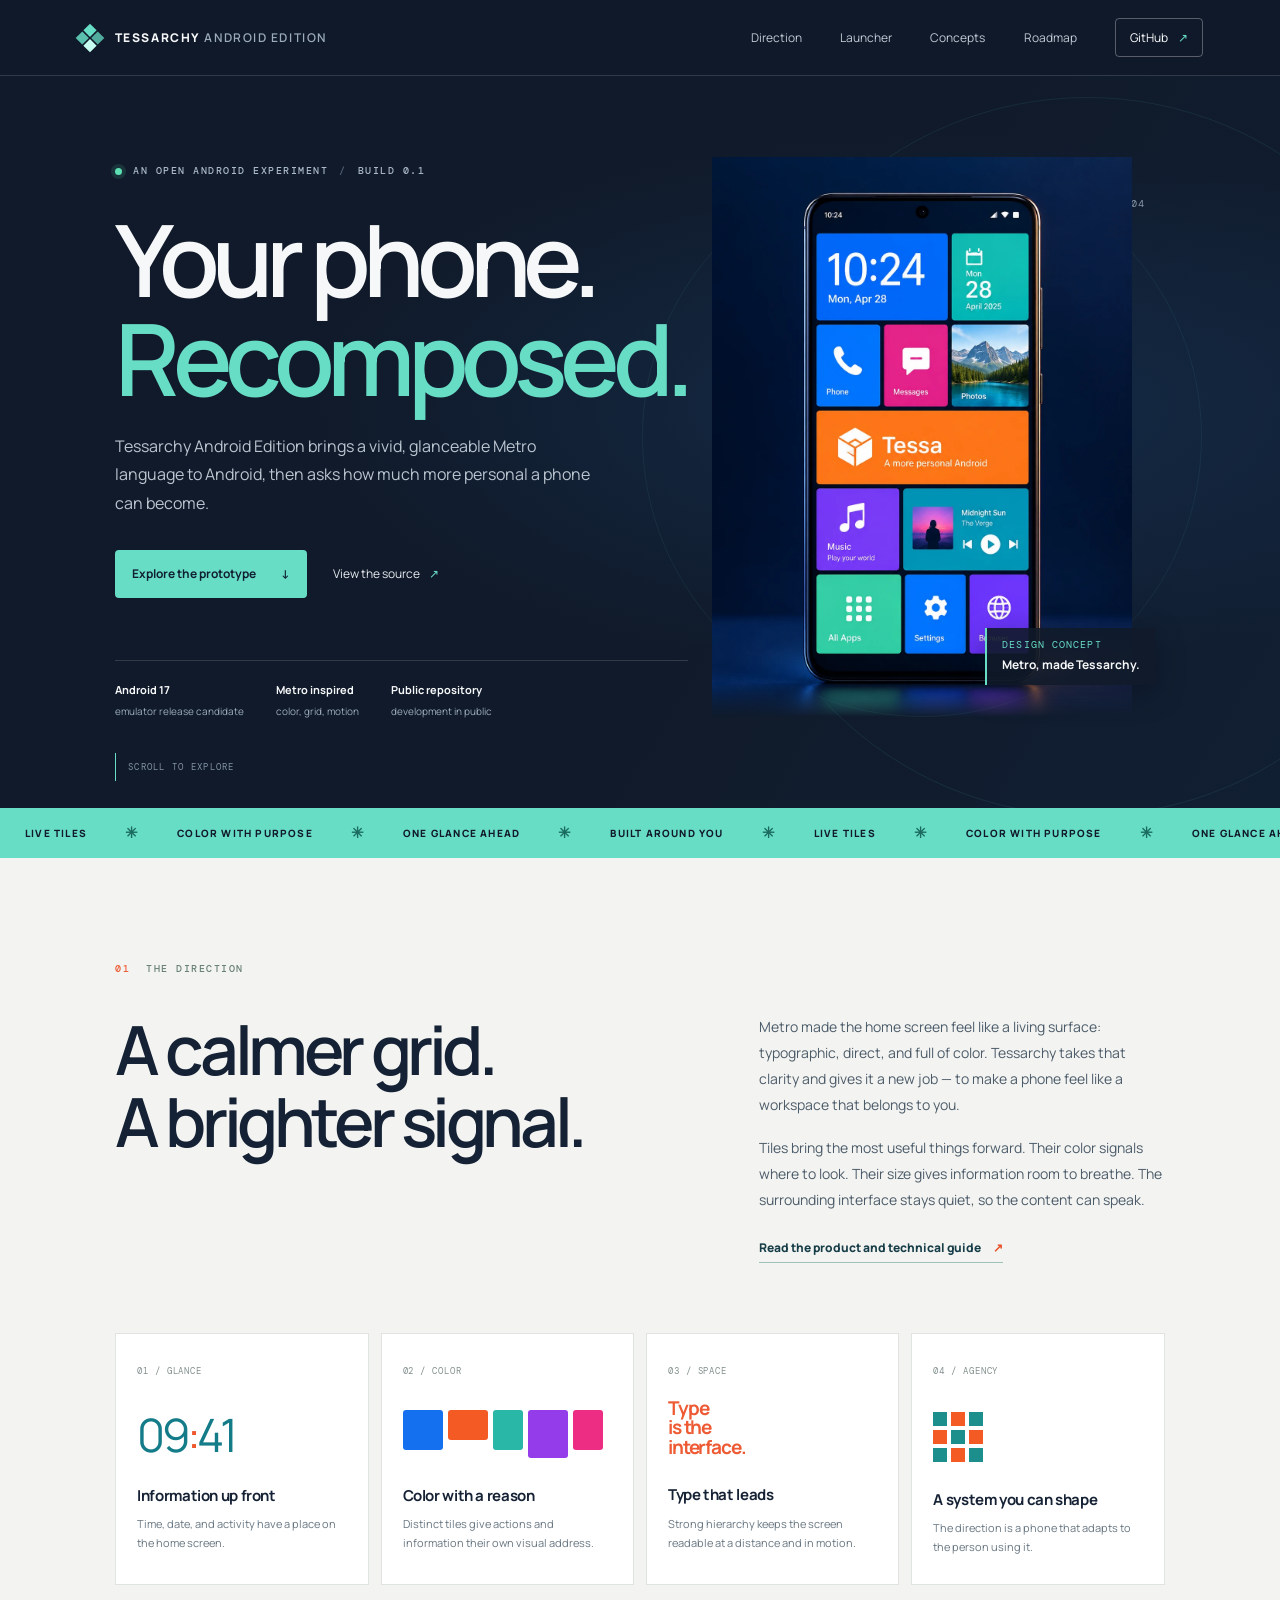
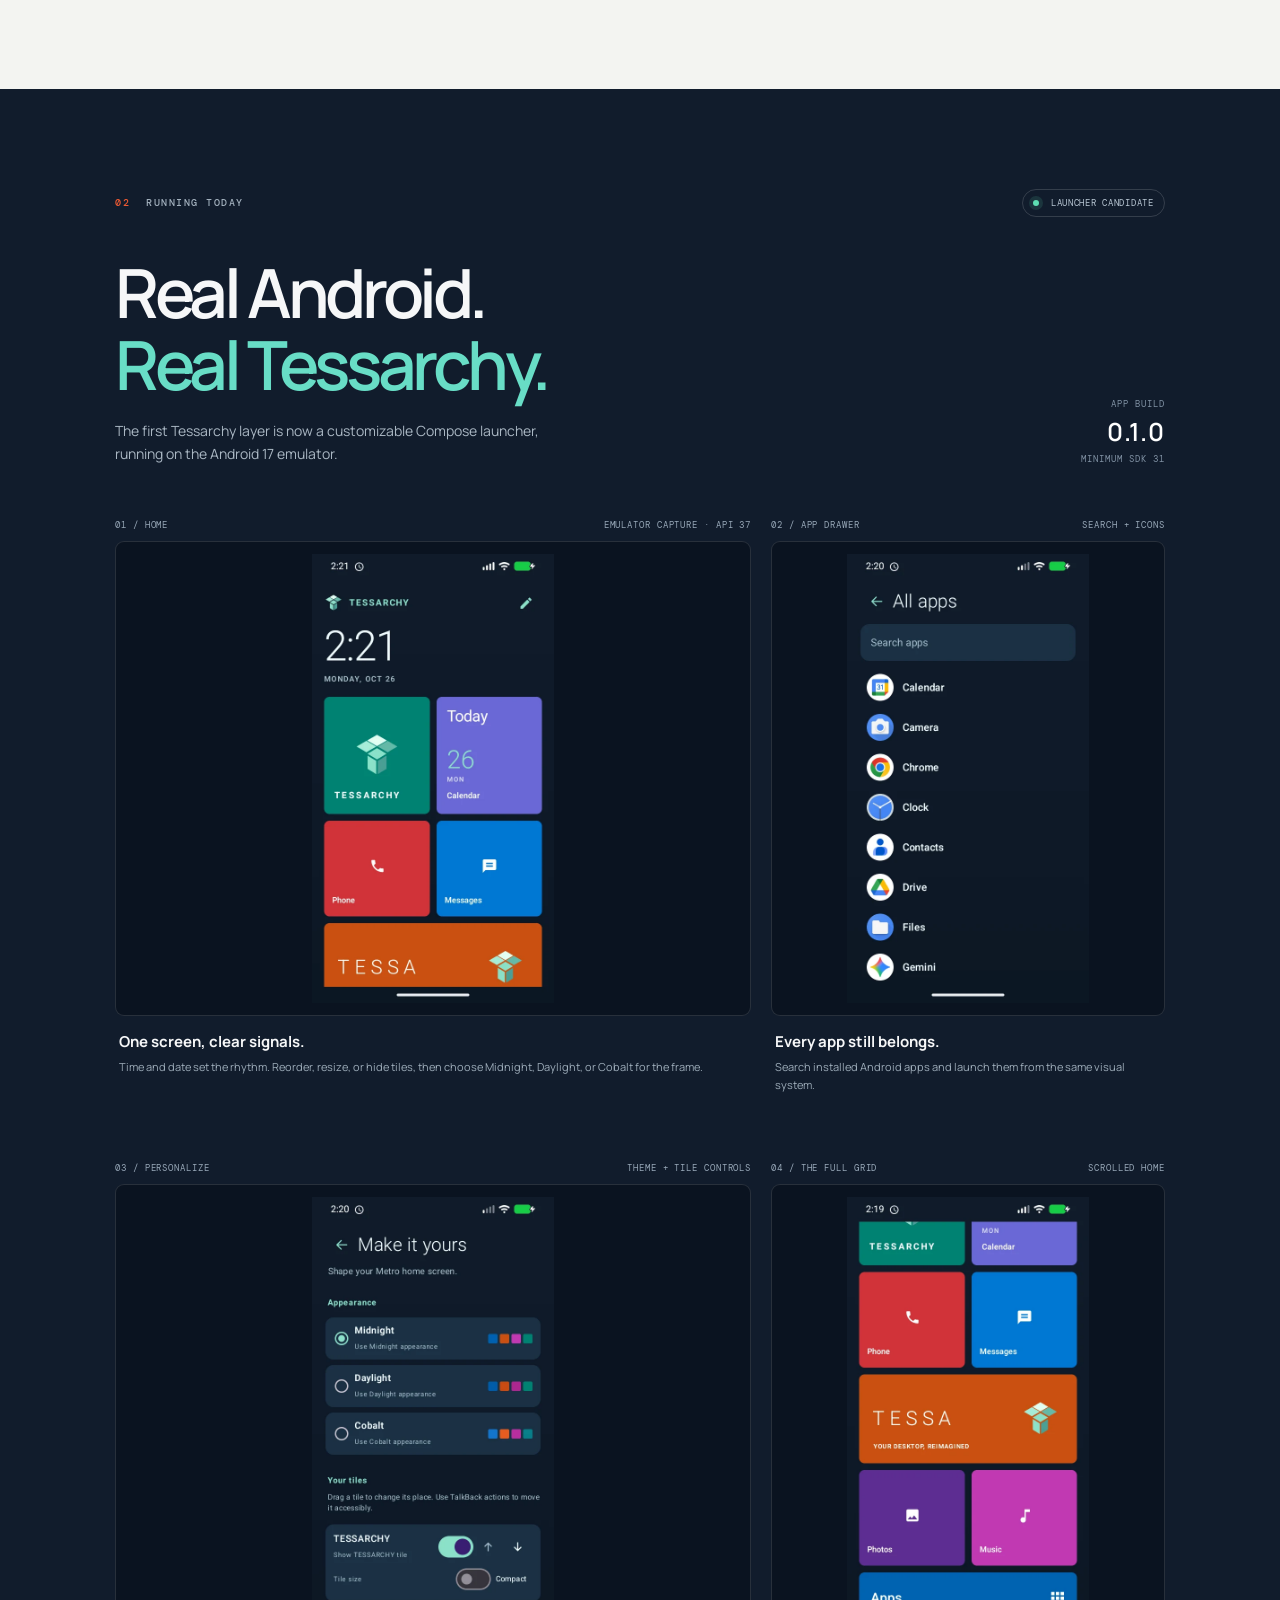
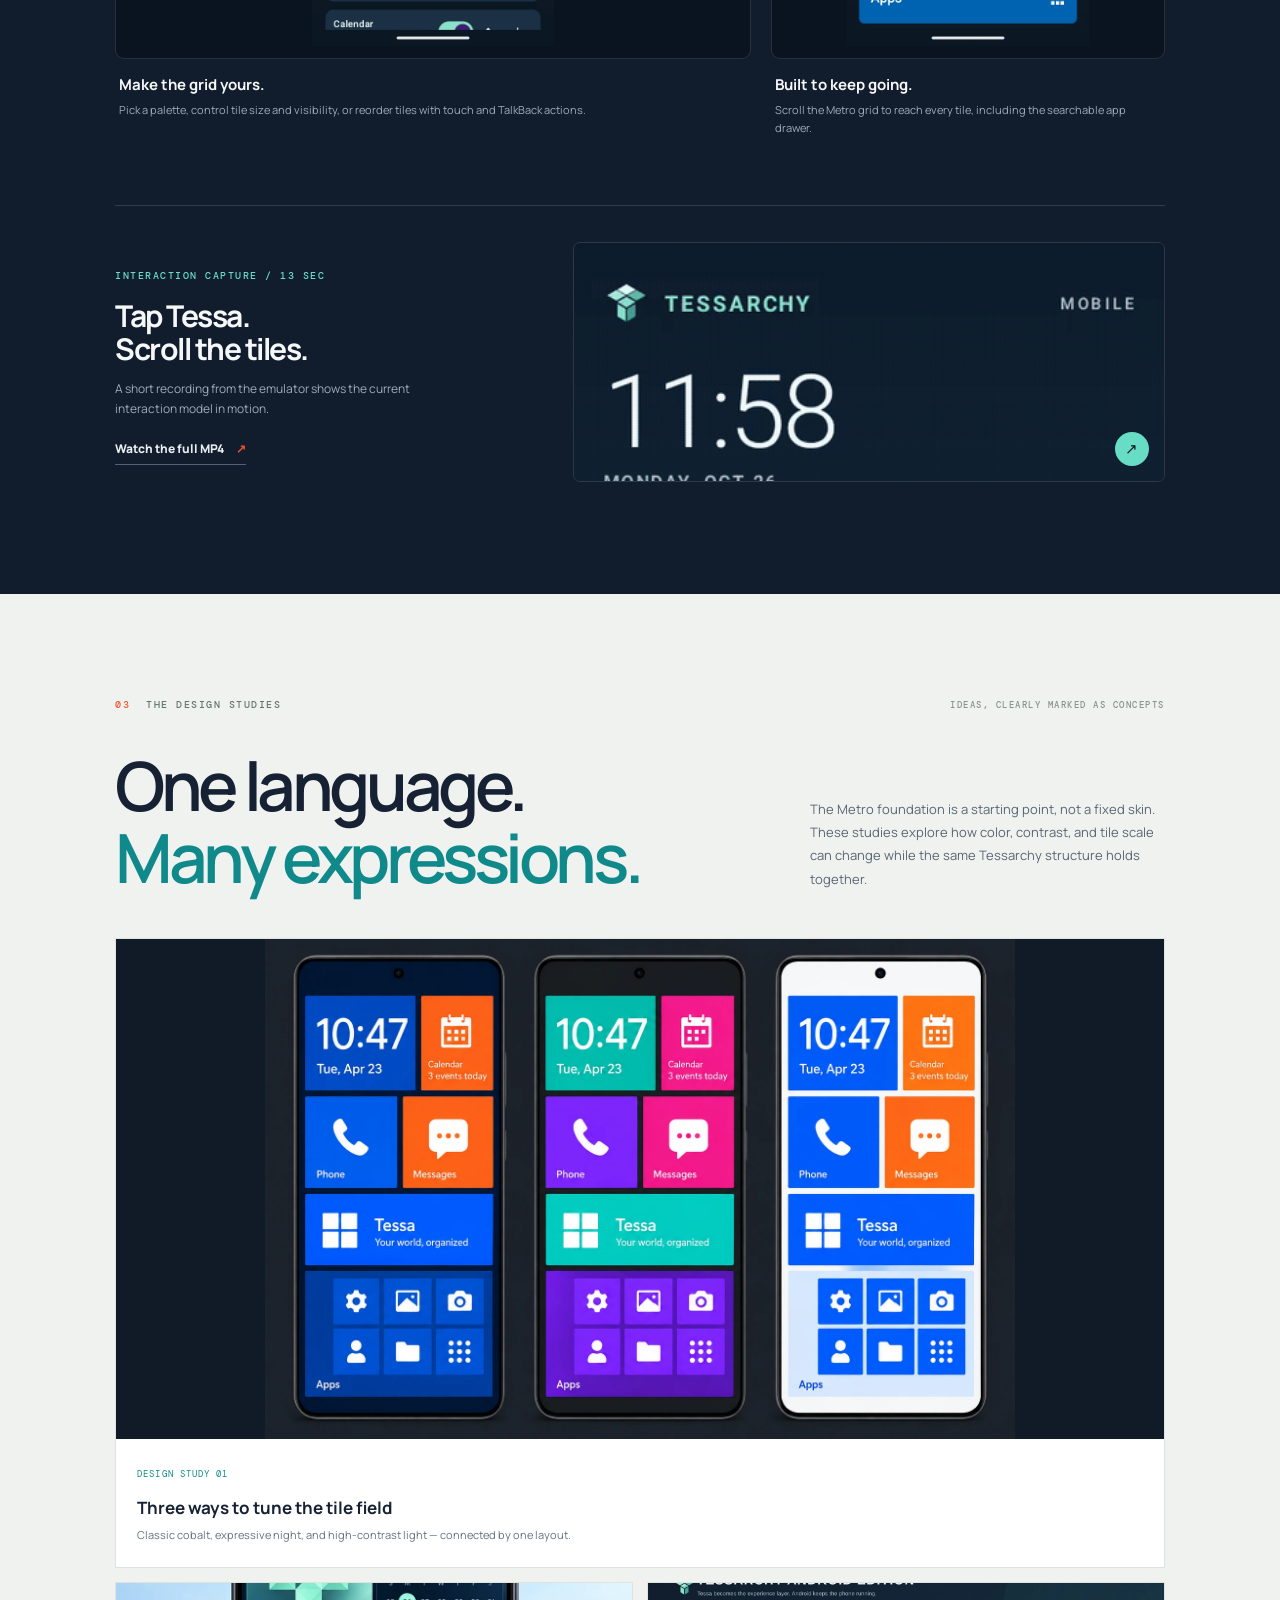
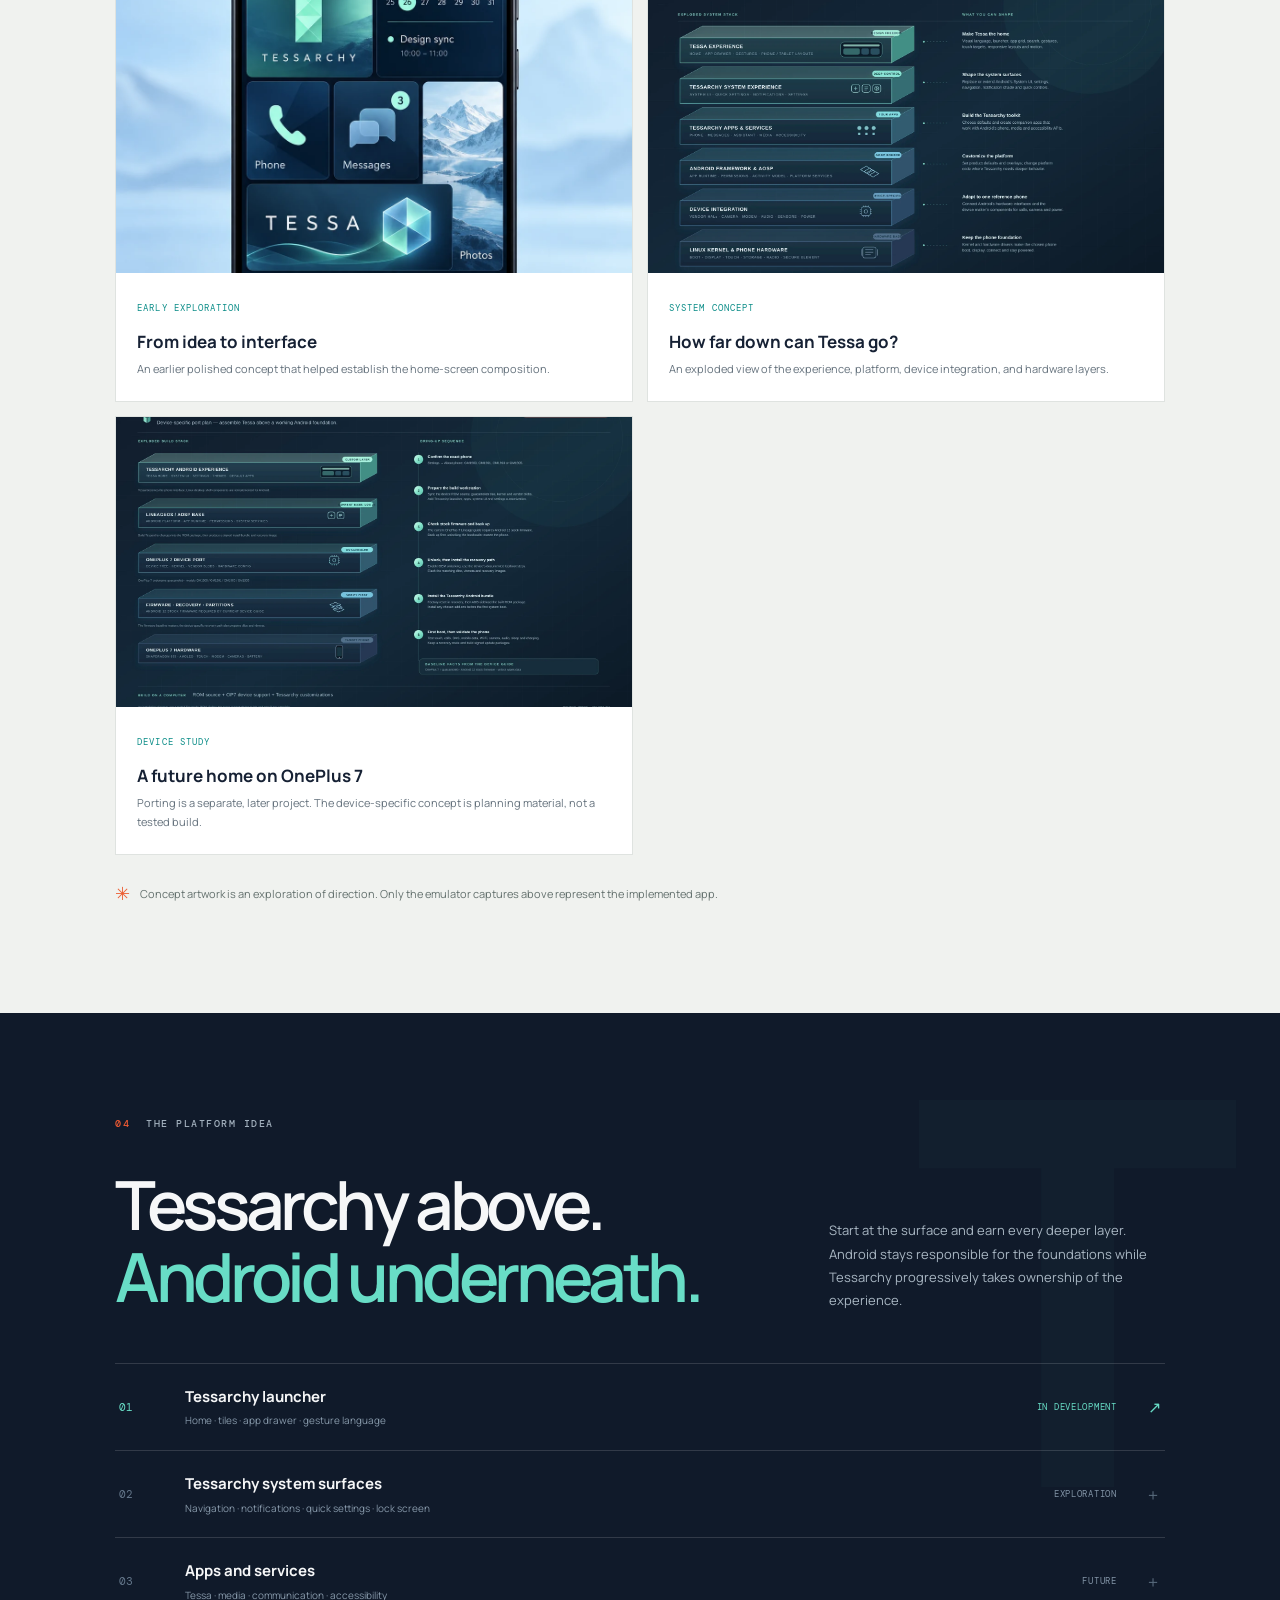
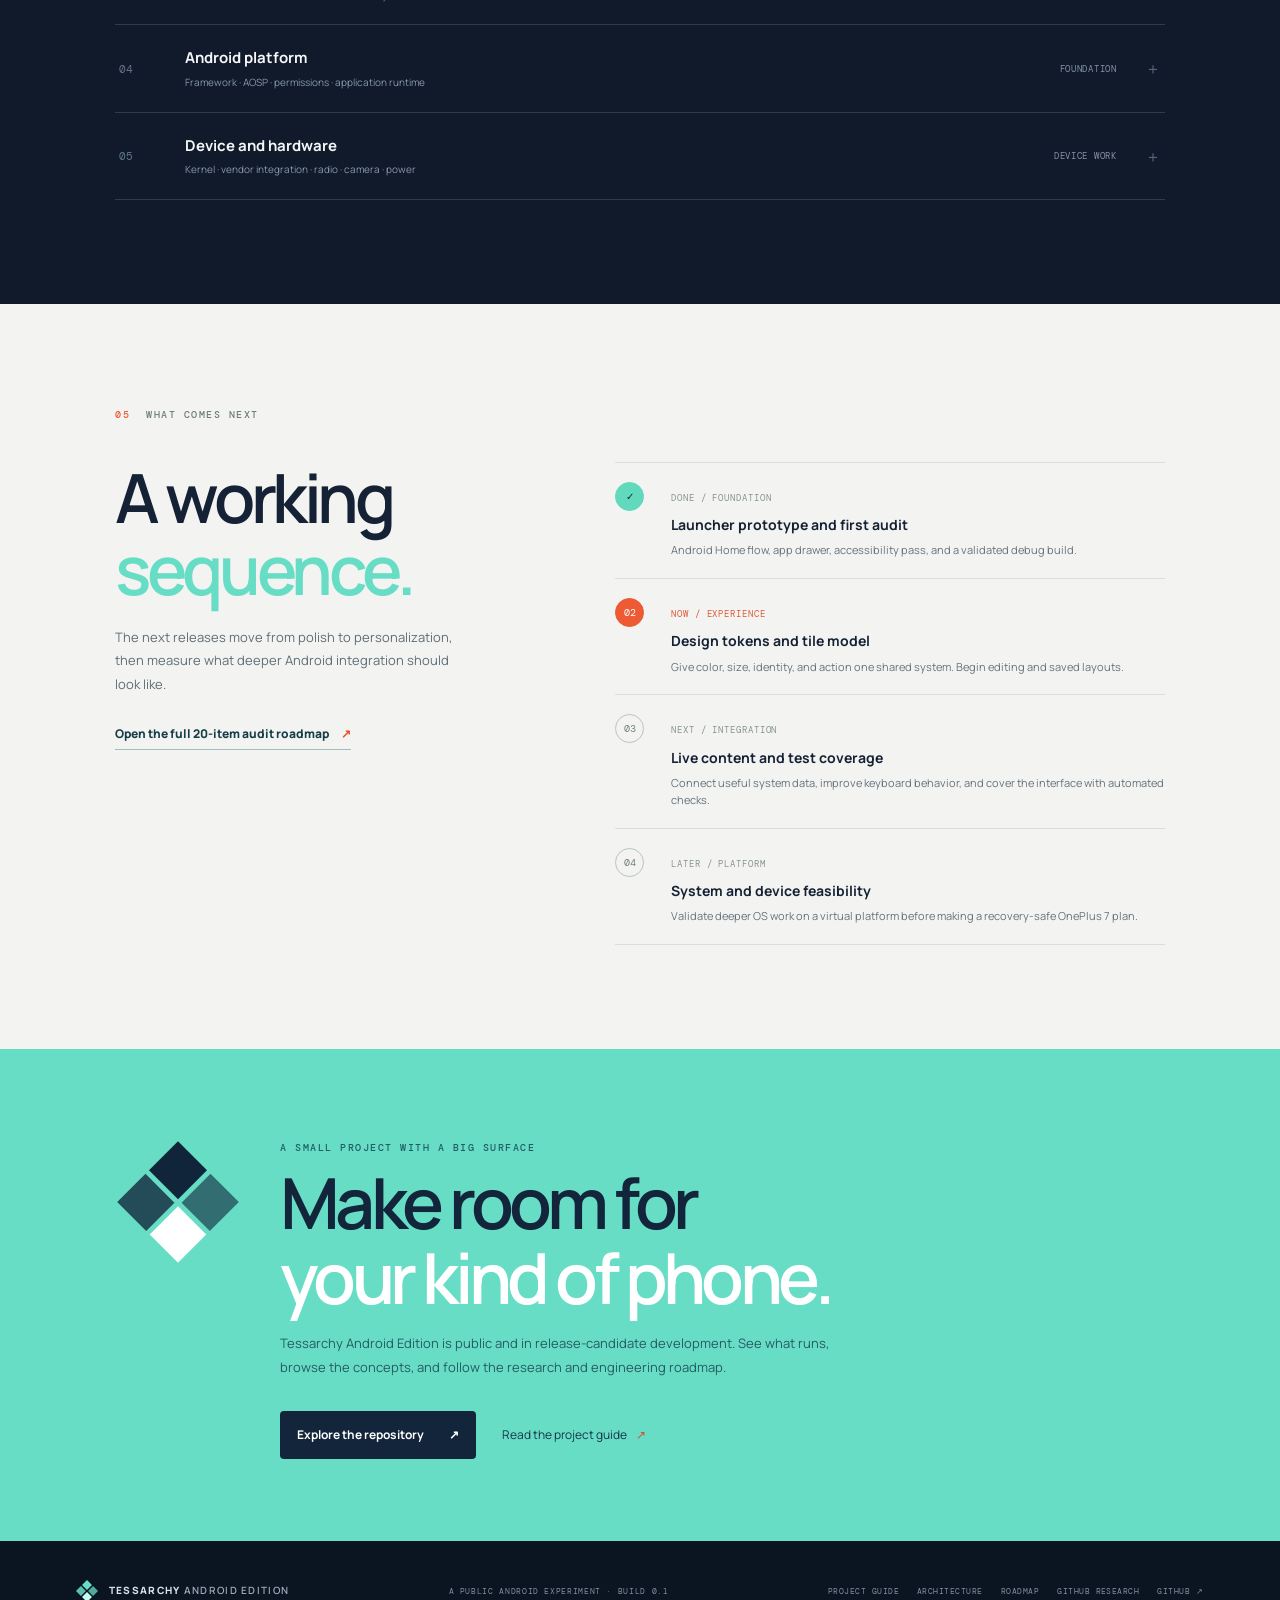
==== commit 66466003: "Build customizable Metro launcher release candidate" ====
--- a/docs/index.html
+++ b/docs/index.html
@@ -42,7 +42,7 @@
       </button>
       <nav id="site-nav" class="site-nav" aria-label="Main navigation">
         <a href="#direction">Direction</a>
-        <a href="#prototype">Prototype</a>
+        <a href="#prototype">Launcher</a>
         <a href="#concepts">Concepts</a>
         <a href="#roadmap">Roadmap</a>
         <a
@@ -77,7 +77,7 @@
           </div>
           <div class="hero-facts" aria-label="Project status">
             <div>
-              <strong>Android 17</strong><span>emulator prototype</span>
+              <strong>Android 17</strong><span>emulator release candidate</span>
             </div>
             <div>
               <strong>Metro inspired</strong><span>color, grid, motion</span>
@@ -182,14 +182,14 @@
         <div class="section dark-section">
           <div class="section-kicker">
             <span>02</span><span>RUNNING TODAY</span
-            ><span class="status-pill"><i></i> WORKING PROTOTYPE</span>
+            ><span class="status-pill"><i></i> LAUNCHER CANDIDATE</span>
           </div>
           <div class="prototype-heading">
             <div>
               <h2>Real Android.<br /><span>Real Tessarchy.</span></h2>
               <p>
-                This is the first working layer: a Compose launcher running on
-                the Android 17 emulator.
+                The first Tessarchy layer is now a customizable Compose
+                launcher, running on the Android 17 emulator.
               </p>
             </div>
             <div class="build-tag">
@@ -215,8 +215,8 @@
               <div class="demo-caption">
                 <h3>One screen, clear signals.</h3>
                 <p>
-                  Time and date set the rhythm. Flat color tiles make everyday
-                  actions easy to spot.
+                  Time and date set the rhythm. Reorder, resize, or hide tiles,
+                  then choose Midnight, Daylight, or Cobalt for the frame.
                 </p>
               </div>
             </div>
@@ -239,6 +239,52 @@
                 <p>
                   Search installed Android apps and launch them from the same
                   visual system.
+                </p>
+              </div>
+            </aside>
+          </div>
+          <div class="demo-layout">
+            <div class="demo-main">
+              <div class="image-label">
+                <span>03 / PERSONALIZE</span><span>THEME + TILE CONTROLS</span>
+              </div>
+              <a
+                class="screenshot-frame home-shot"
+                href="media/tae-personalize-release-candidate.webp"
+                target="_blank"
+                rel="noreferrer"
+                ><img
+                  src="media/tae-personalize-release-candidate.webp"
+                  alt="Actual emulator screenshot of Tessarchy personalization, showing three themes and editable tile controls"
+                  loading="lazy"
+              /></a>
+              <div class="demo-caption">
+                <h3>Make the grid yours.</h3>
+                <p>
+                  Pick a palette, control tile size and visibility, or reorder
+                  tiles with touch and TalkBack actions.
+                </p>
+              </div>
+            </div>
+            <aside class="demo-side">
+              <div class="image-label">
+                <span>04 / THE FULL GRID</span><span>SCROLLED HOME</span>
+              </div>
+              <a
+                class="screenshot-frame drawer-shot"
+                href="media/tae-home-scroll-release-candidate.webp"
+                target="_blank"
+                rel="noreferrer"
+                ><img
+                  src="media/tae-home-scroll-release-candidate.webp"
+                  alt="Actual emulator screenshot of the scrolled Tessarchy home screen, showing Tessa, Photos, Music, and the Apps tile"
+                  loading="lazy"
+              /></a>
+              <div class="demo-caption">
+                <h3>Built to keep going.</h3>
+                <p>
+                  Scroll the Metro grid to reach every tile, including the
+                  searchable app drawer.
                 </p>
               </div>
             </aside>
@@ -505,9 +551,9 @@
             <p class="eyebrow">A SMALL PROJECT WITH A BIG SURFACE</p>
             <h2>Make room for<br /><span>your kind of phone.</span></h2>
             <p class="cta-copy">
-              Tessarchy Android Edition is early and public. See what runs,
-              browse what is imagined, and help shape the next questions through
-              focused issues and design discussion.
+              Tessarchy Android Edition is public and in release-candidate
+              development. See what runs, browse the concepts, and follow the
+              research and engineering roadmap.
             </p>
             <div class="hero-actions">
               <a
@@ -533,6 +579,7 @@
         <a href="project-guide.html">PROJECT GUIDE</a
         ><a href="architecture.html">ARCHITECTURE</a
         ><a href="audit-roadmap.html">ROADMAP</a
+        ><a href="github-research.html">GITHUB RESEARCH</a
         ><a href="https://github.com/thediamondsaint/tessarchy-android-edition"
           >GITHUB ↗</a
         >
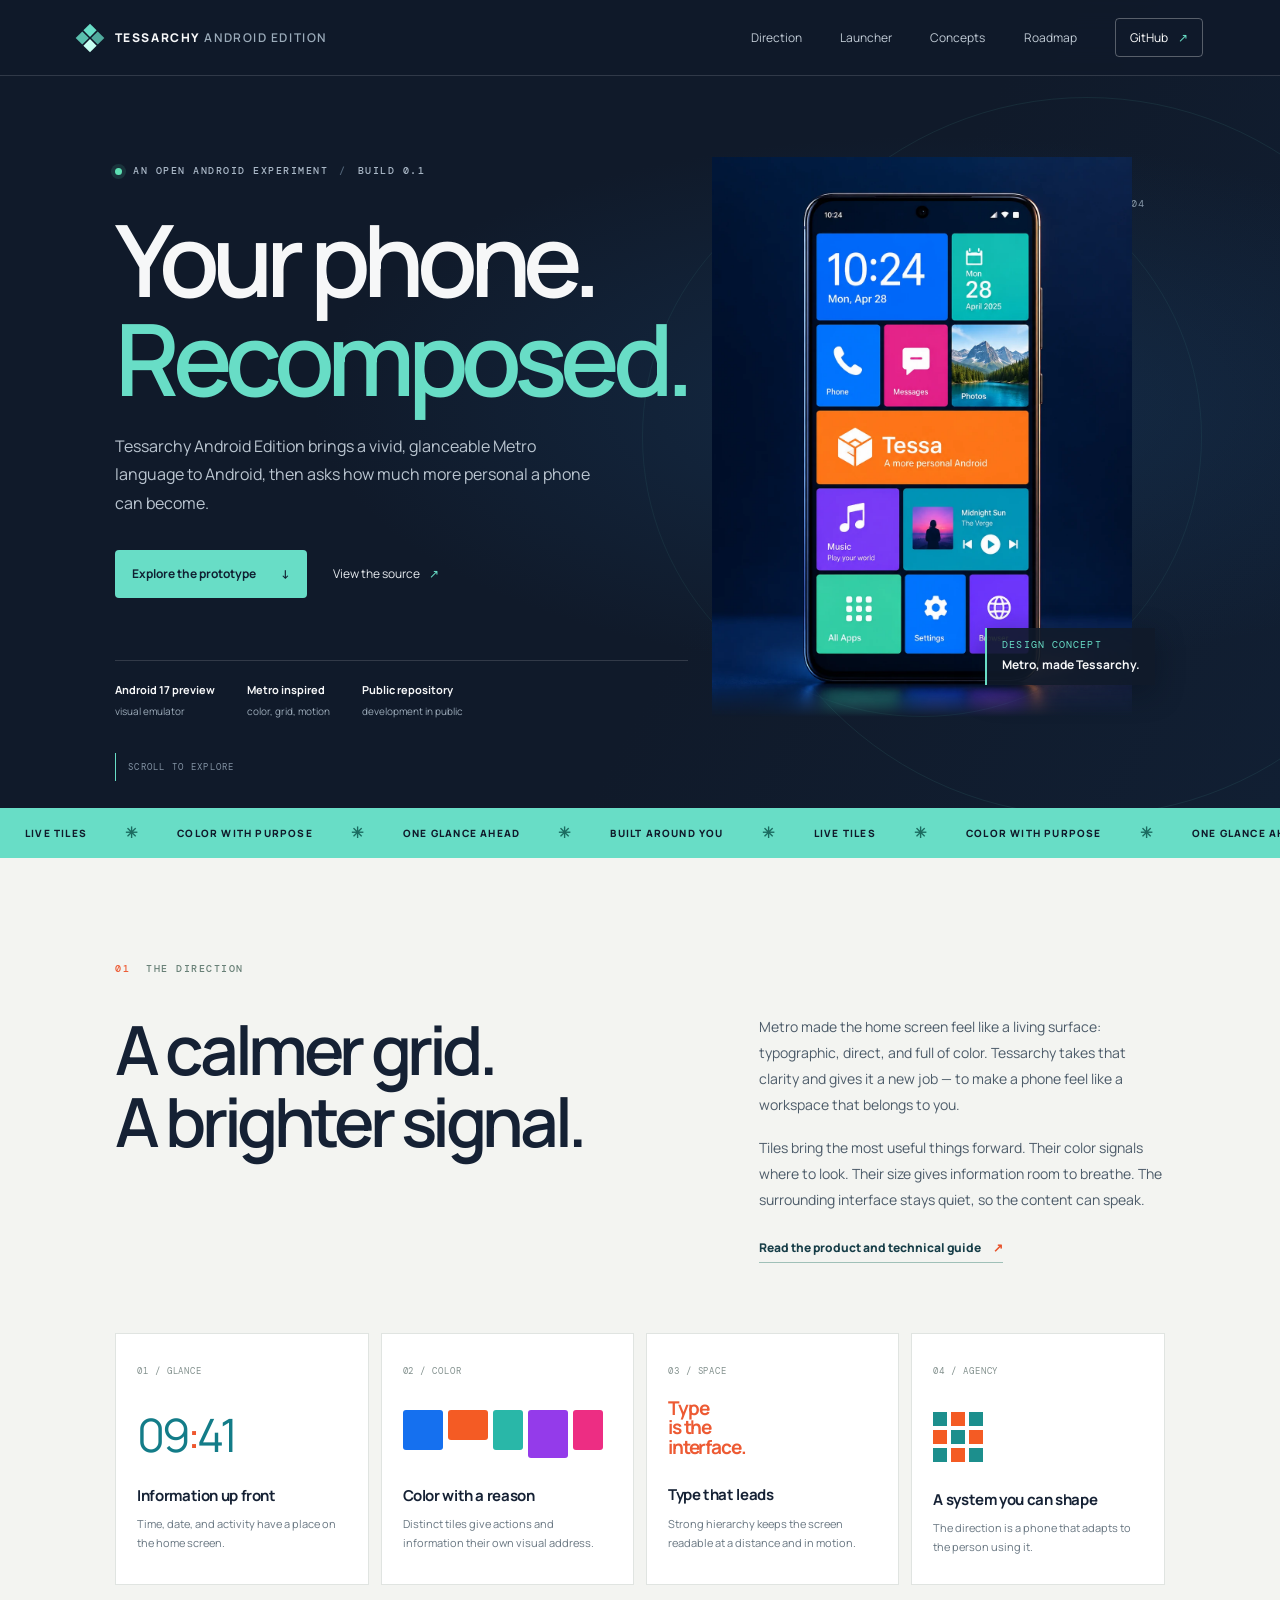
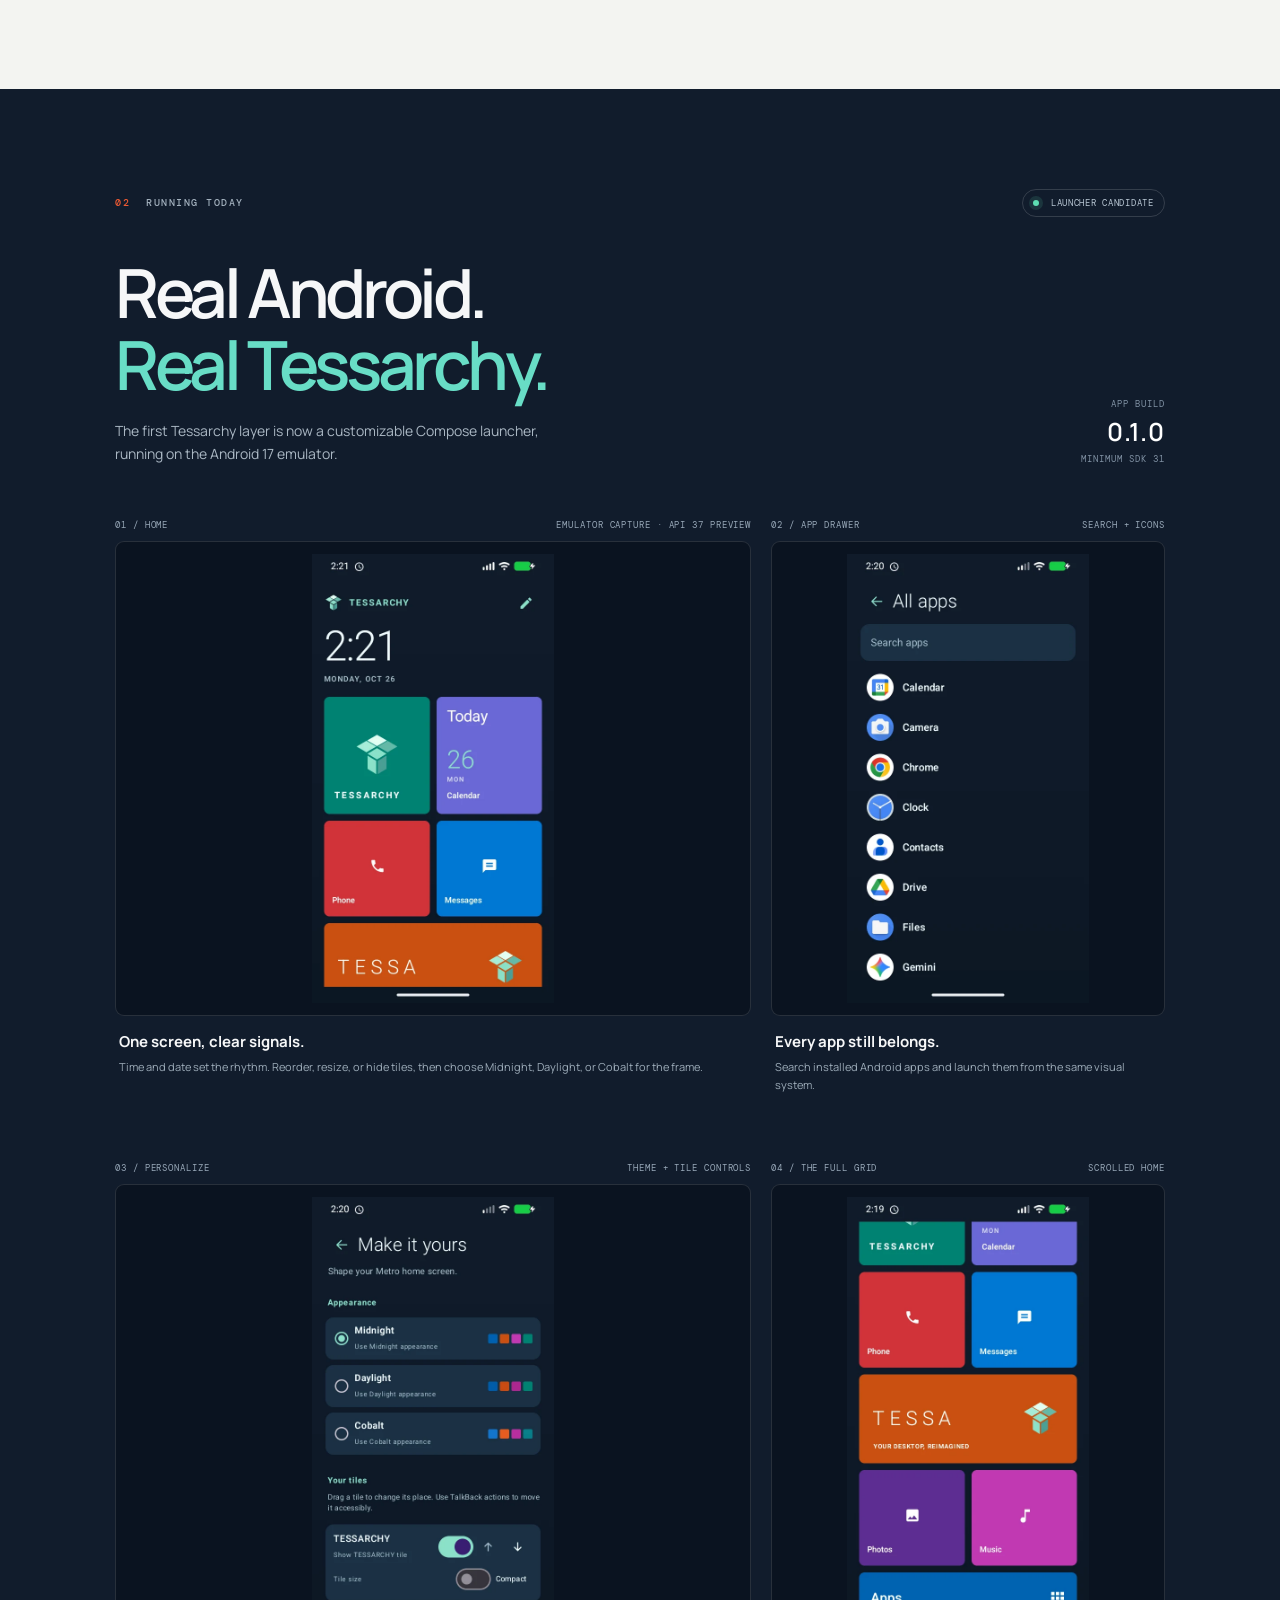
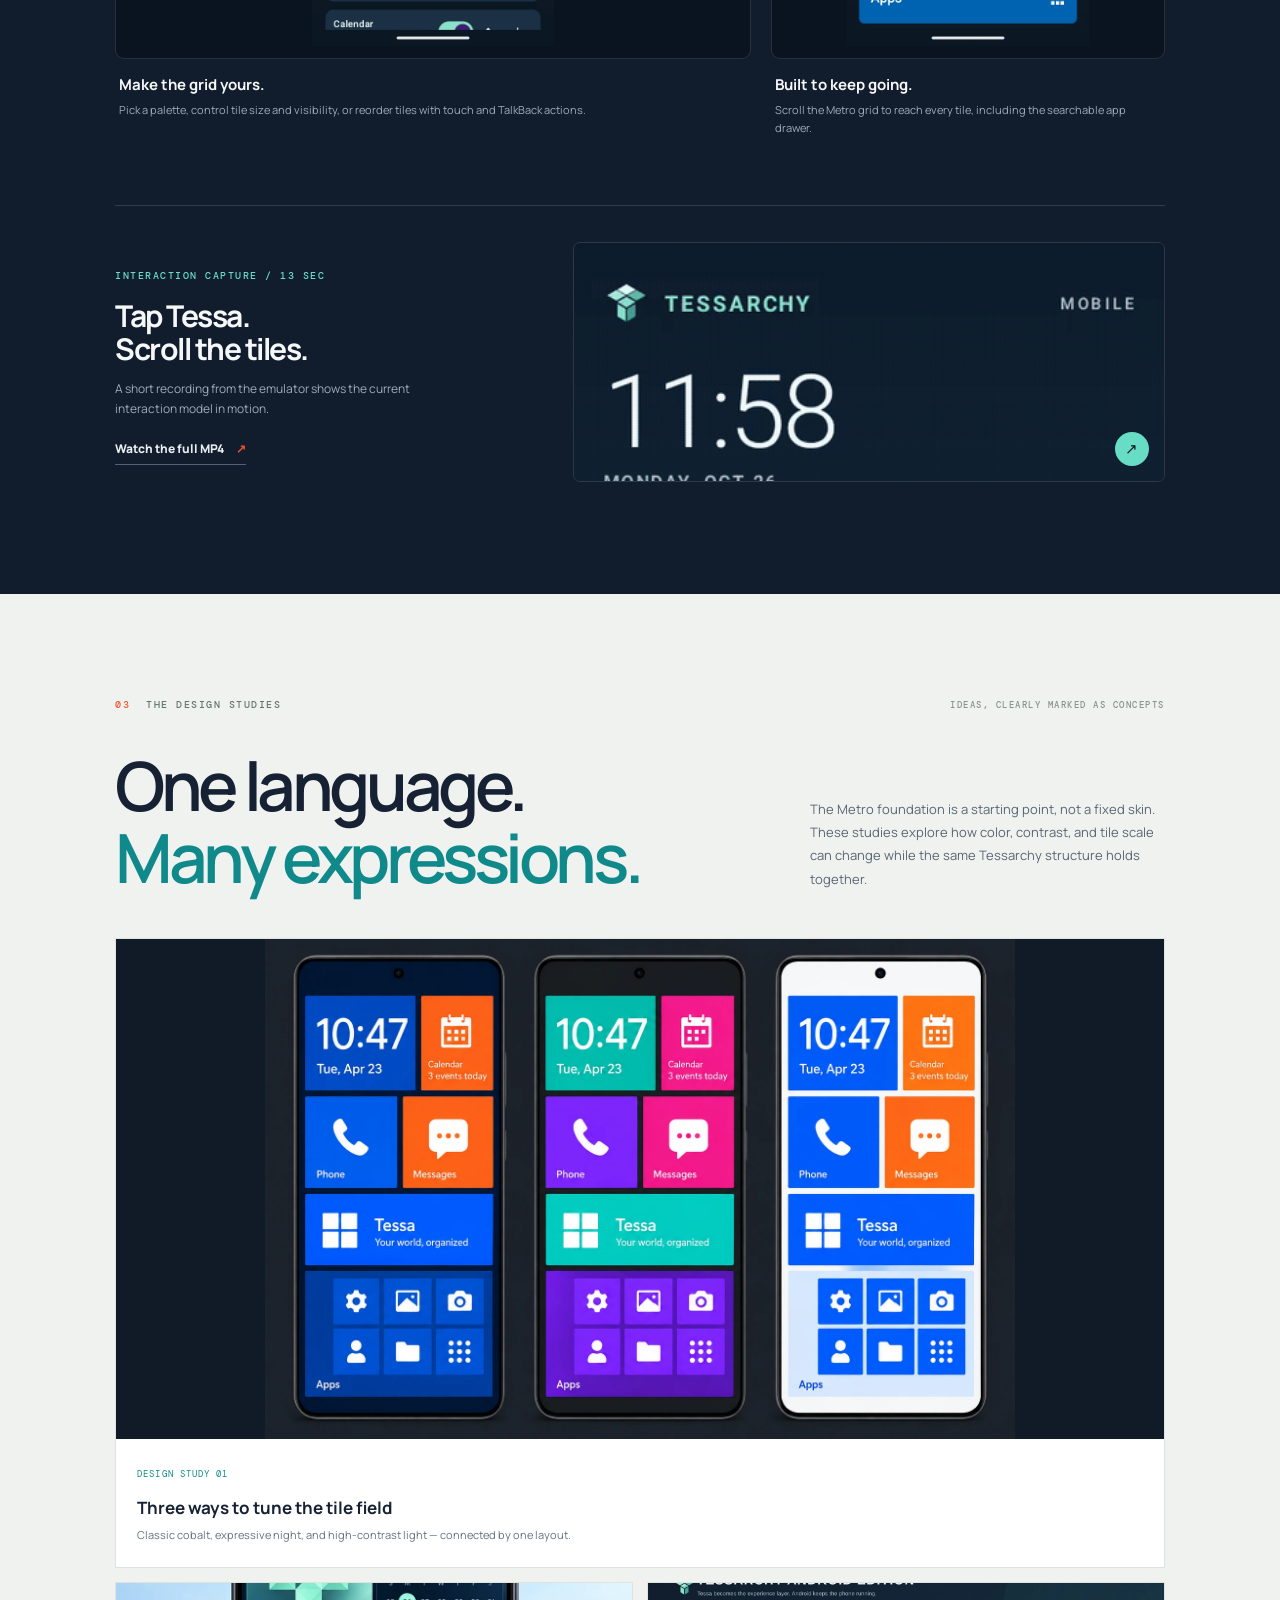
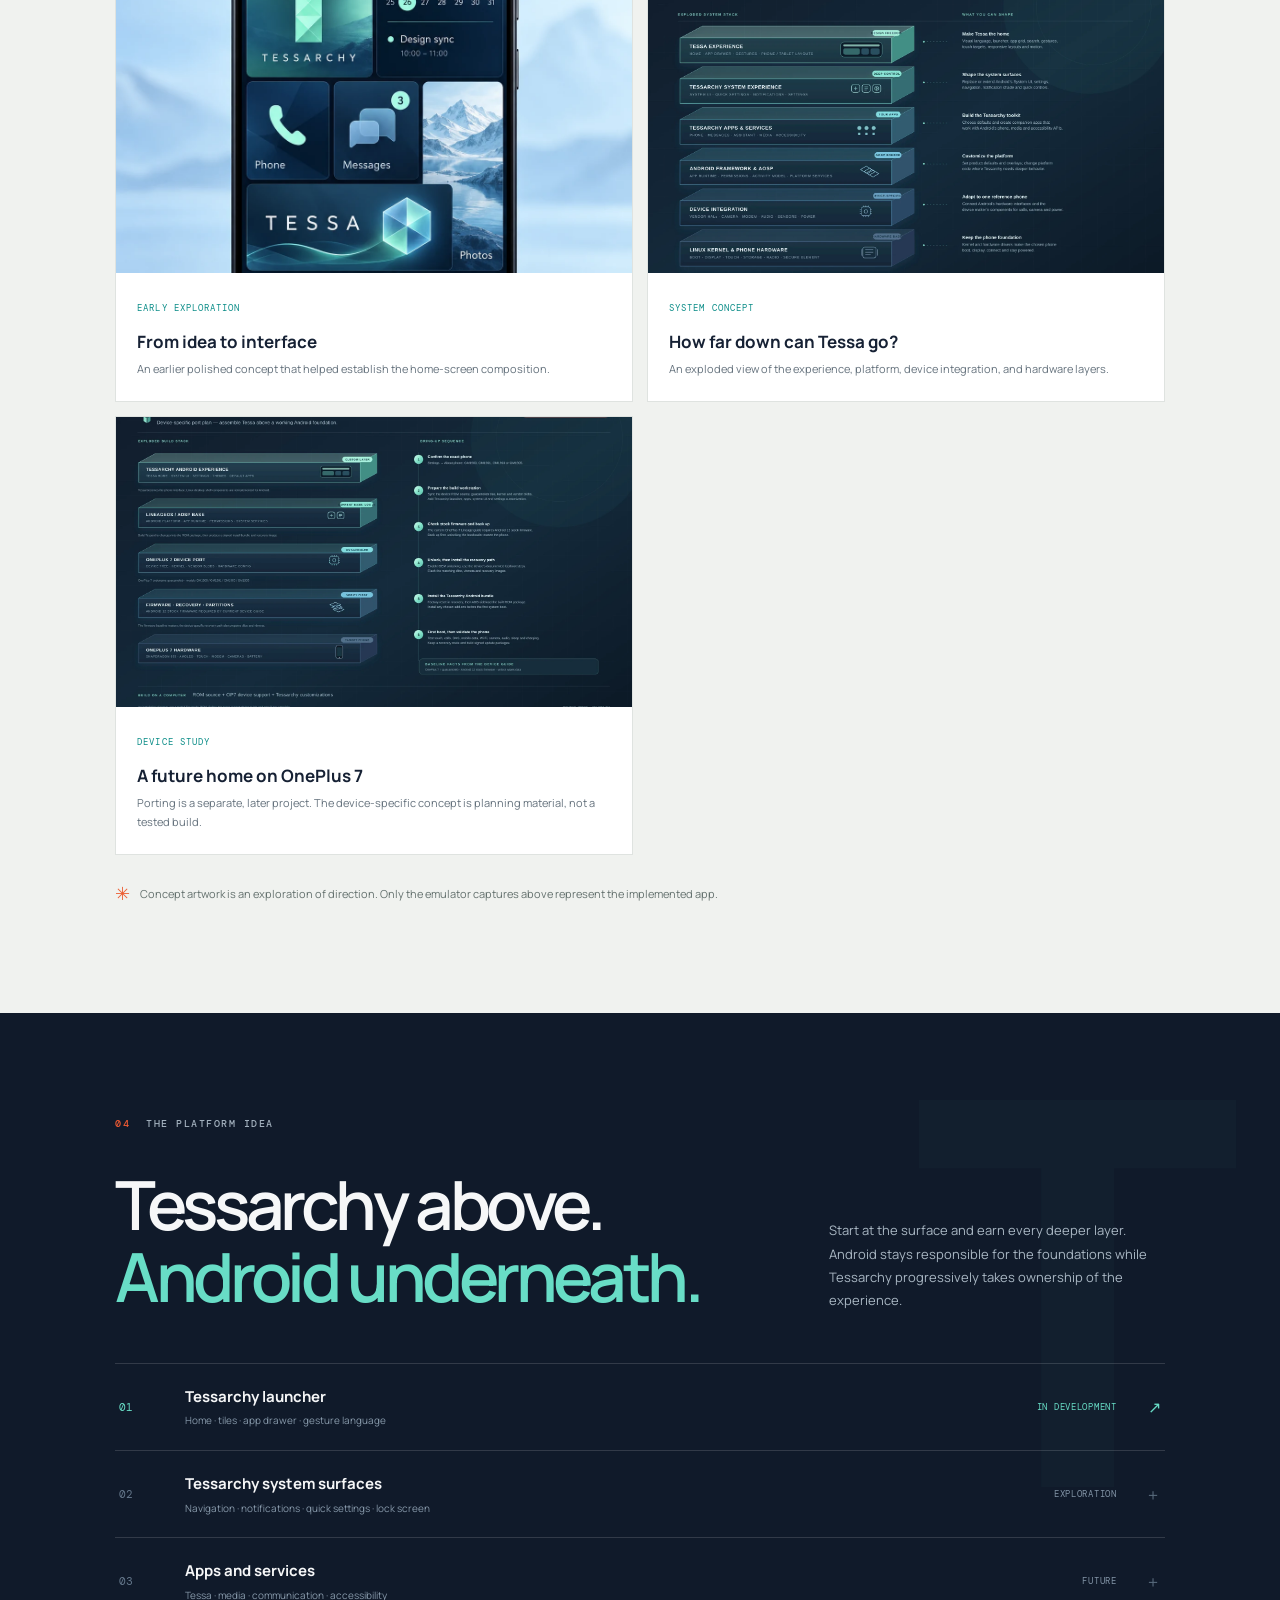
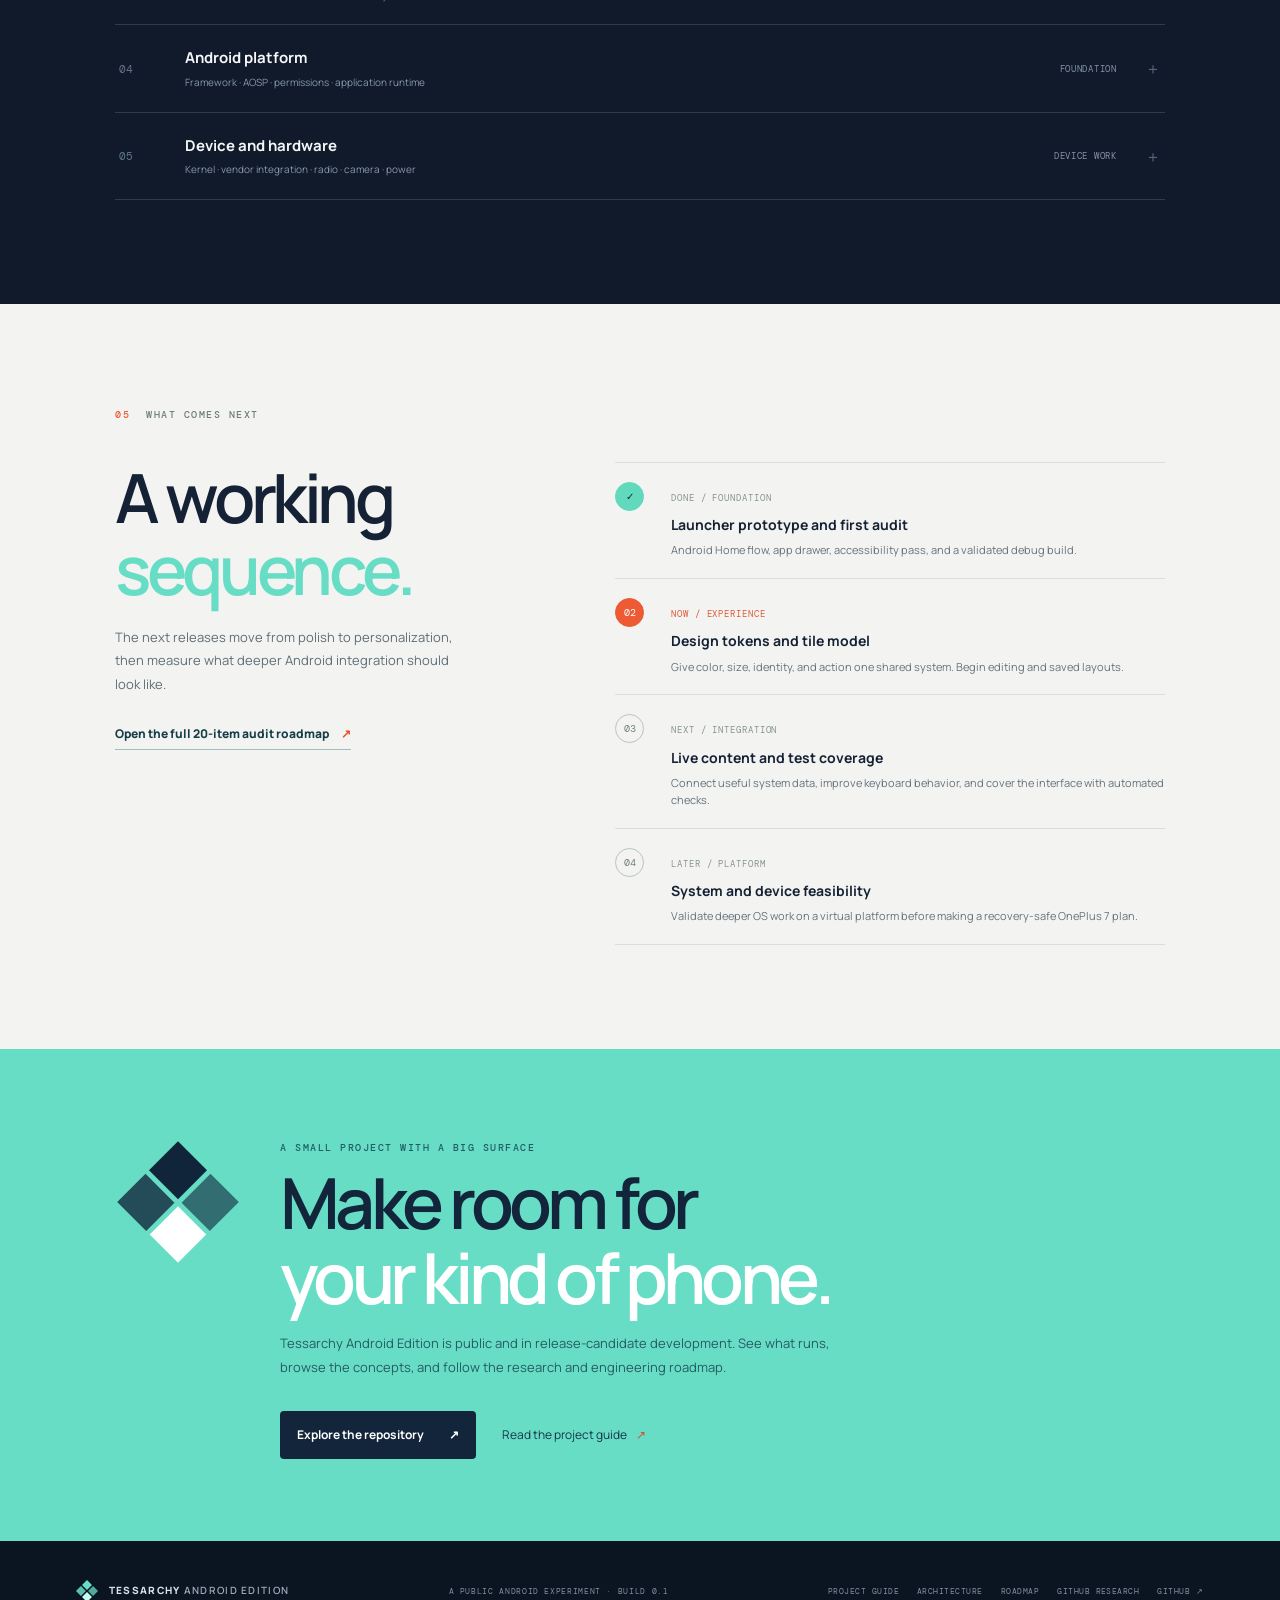
==== commit 041a584a: "Use stable Android 16 SDK for launcher candidate" ====
--- a/docs/index.html
+++ b/docs/index.html
@@ -77,7 +77,7 @@
           </div>
           <div class="hero-facts" aria-label="Project status">
             <div>
-              <strong>Android 17</strong><span>emulator release candidate</span>
+              <strong>Android 17 preview</strong><span>visual emulator</span>
             </div>
             <div>
               <strong>Metro inspired</strong><span>color, grid, motion</span>
@@ -200,7 +200,7 @@
           <div class="demo-layout">
             <div class="demo-main">
               <div class="image-label">
-                <span>01 / HOME</span><span>EMULATOR CAPTURE · API 37</span>
+                <span>01 / HOME</span><span>EMULATOR CAPTURE · API 37 PREVIEW</span>
               </div>
               <a
                 class="screenshot-frame home-shot"
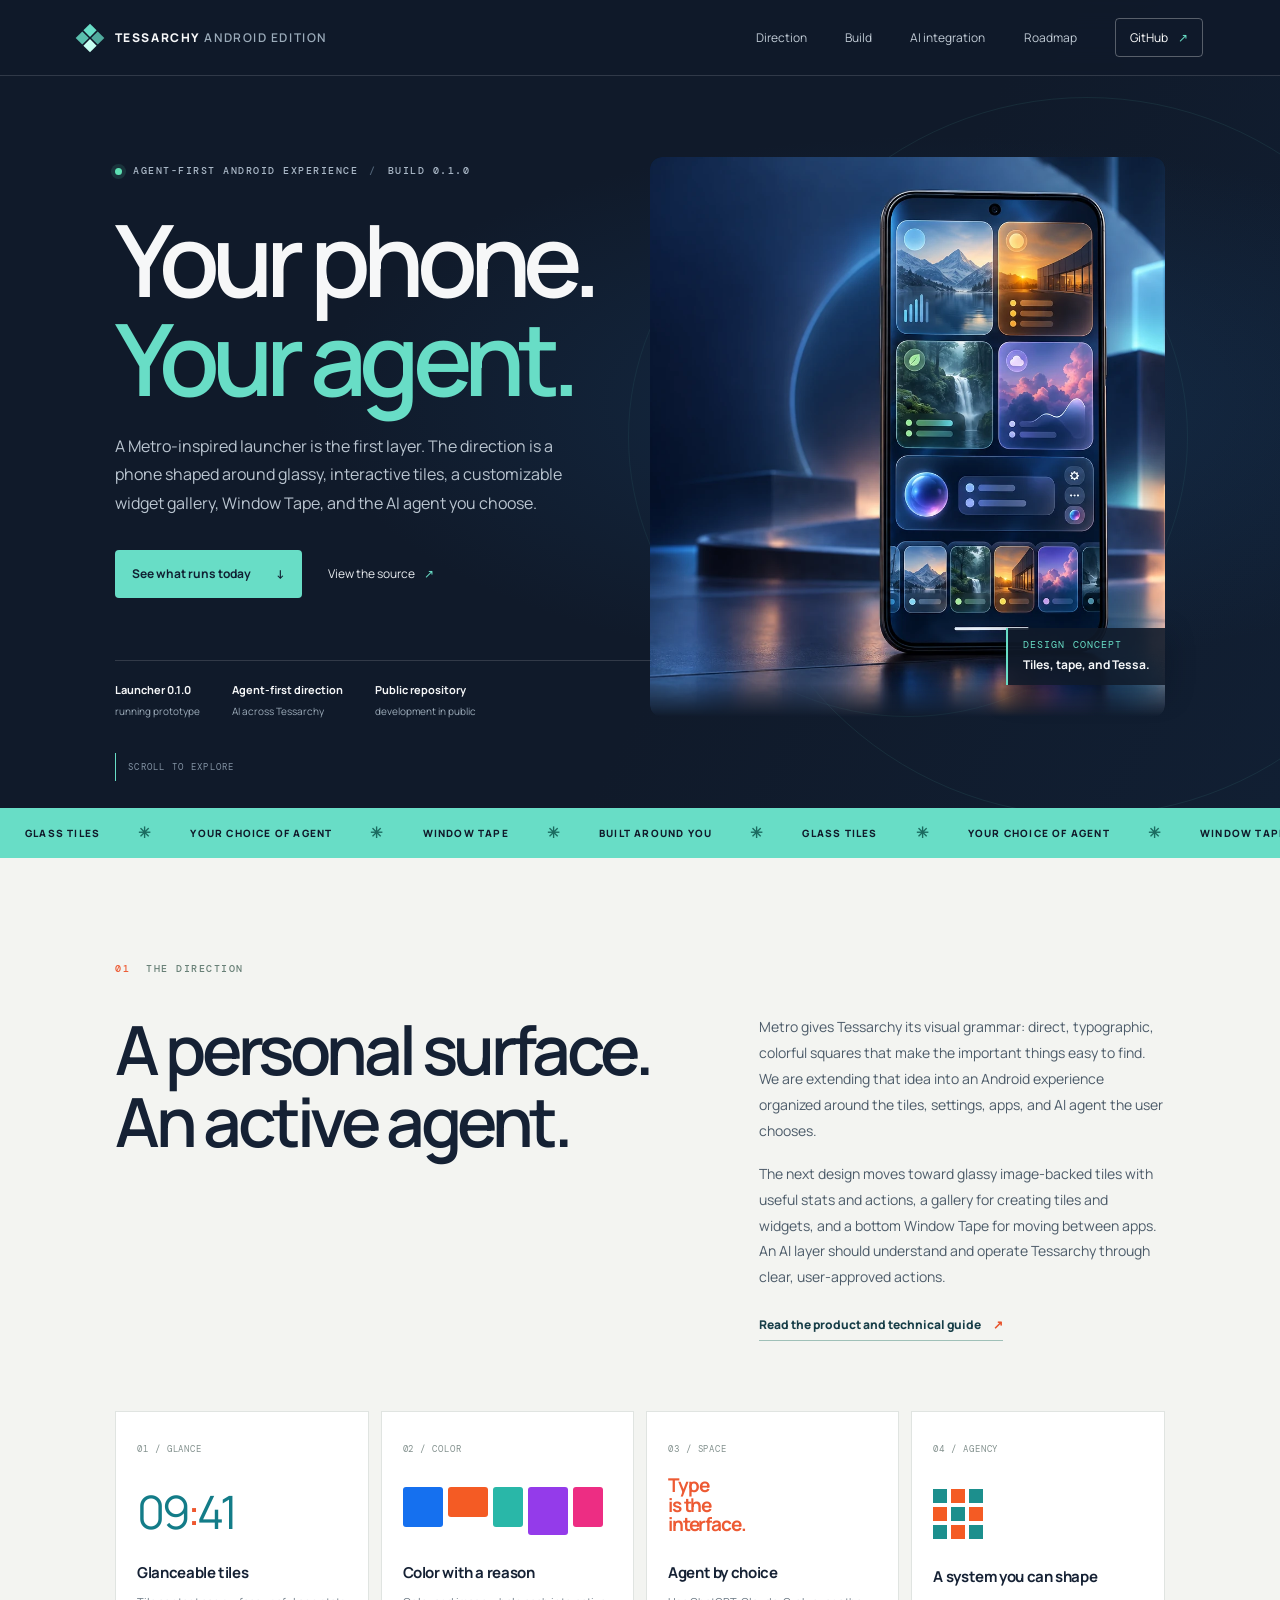
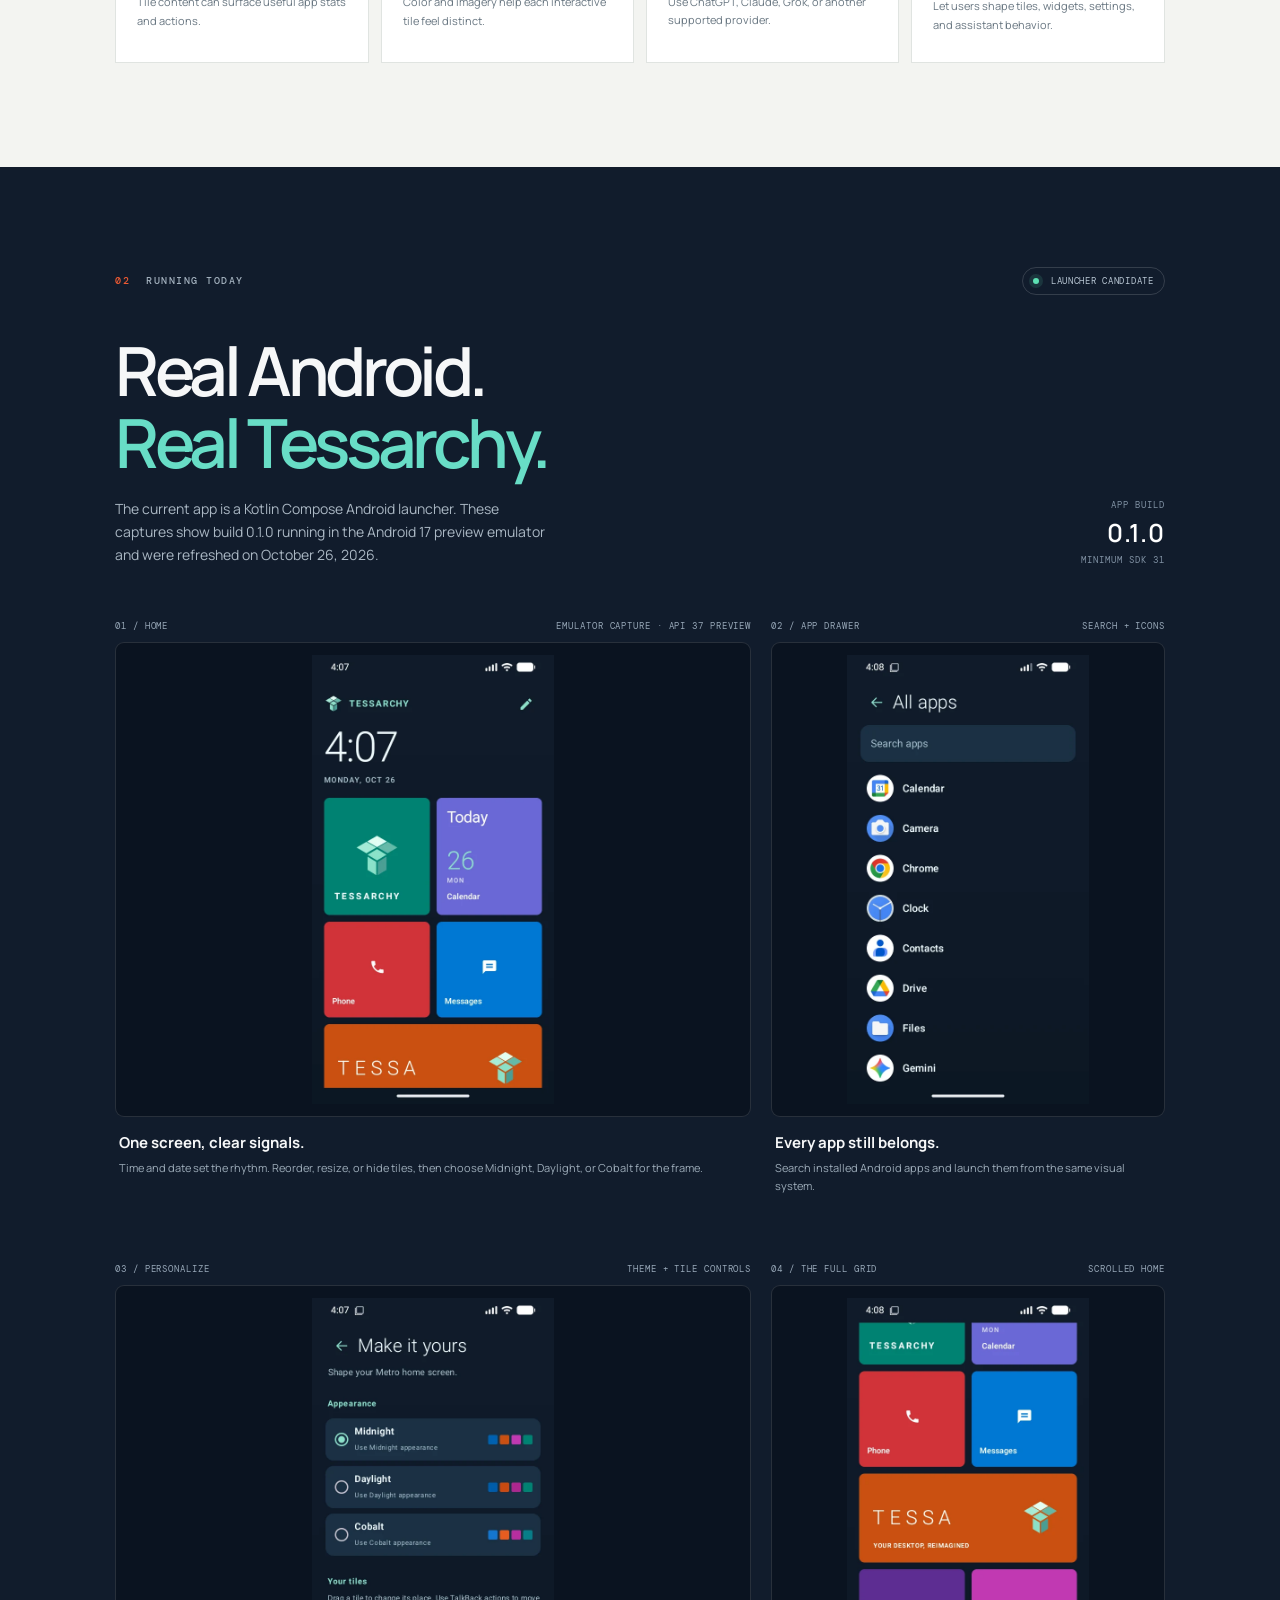
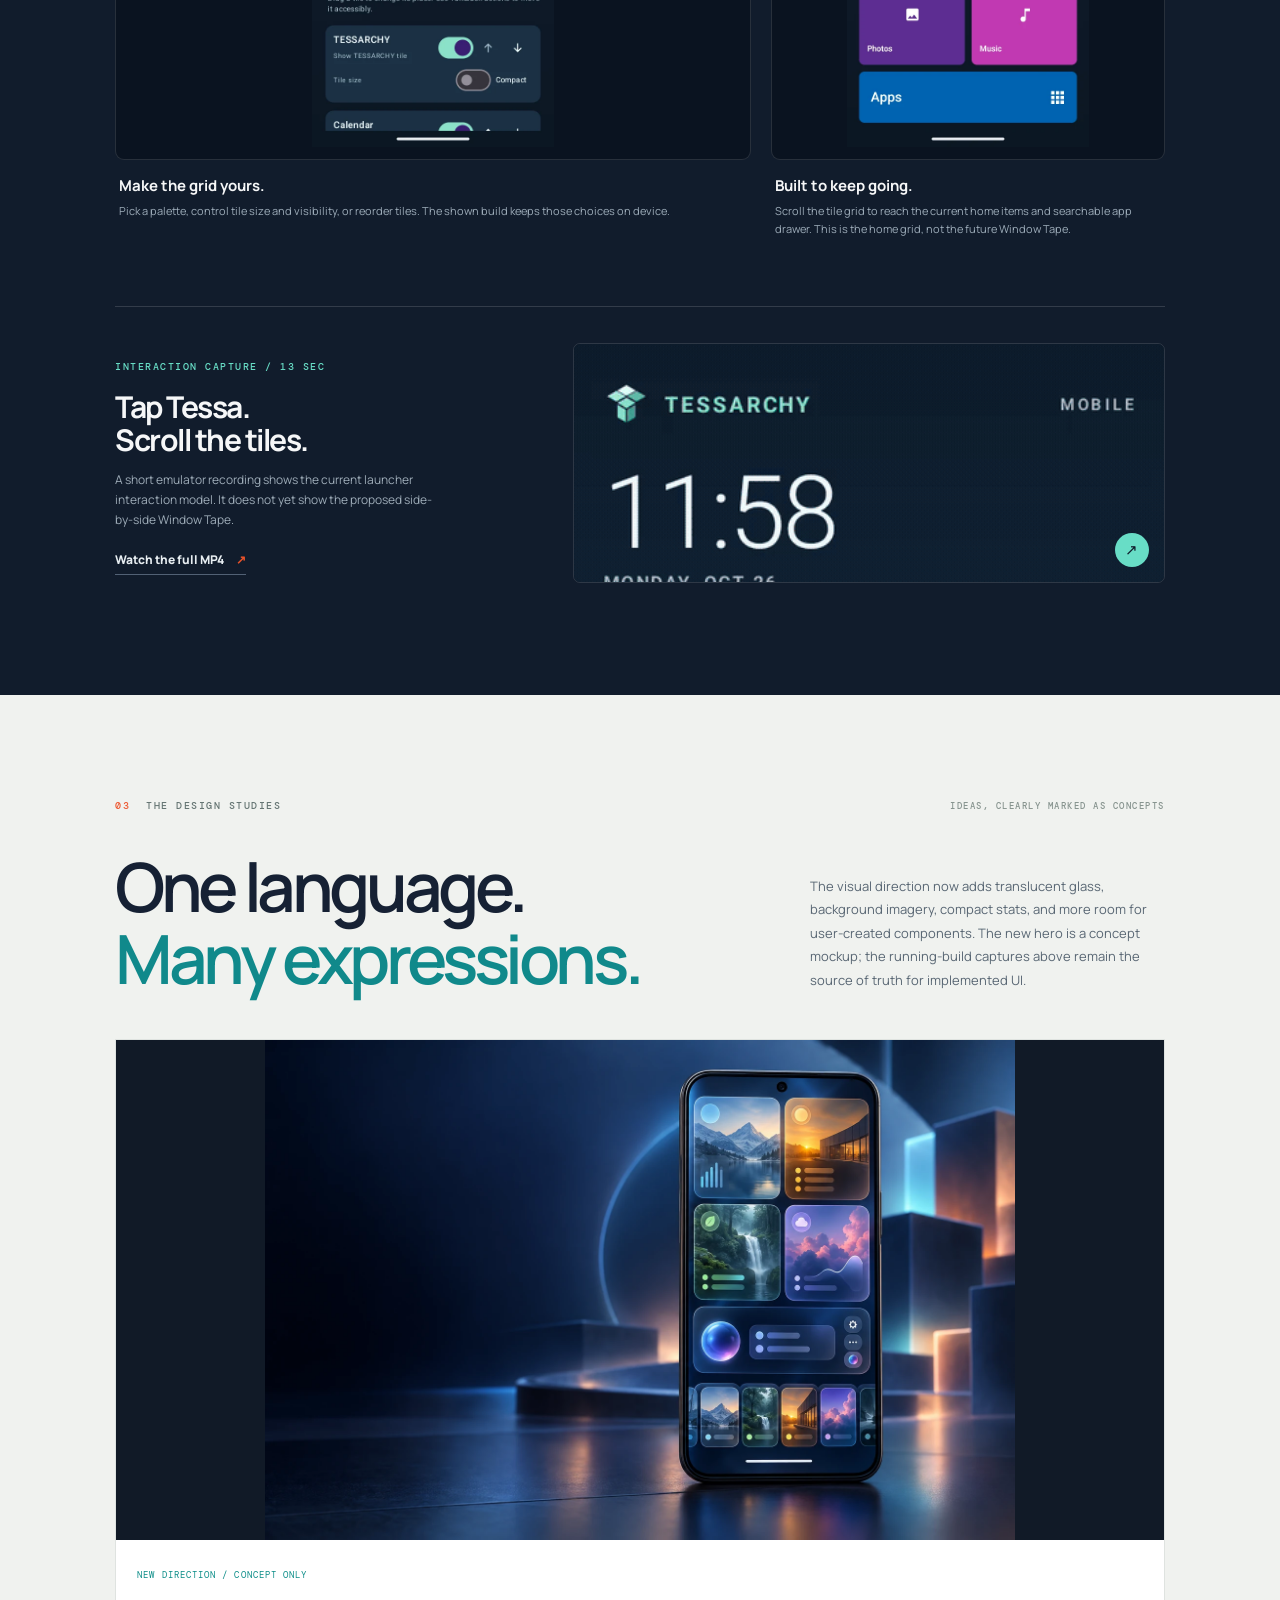
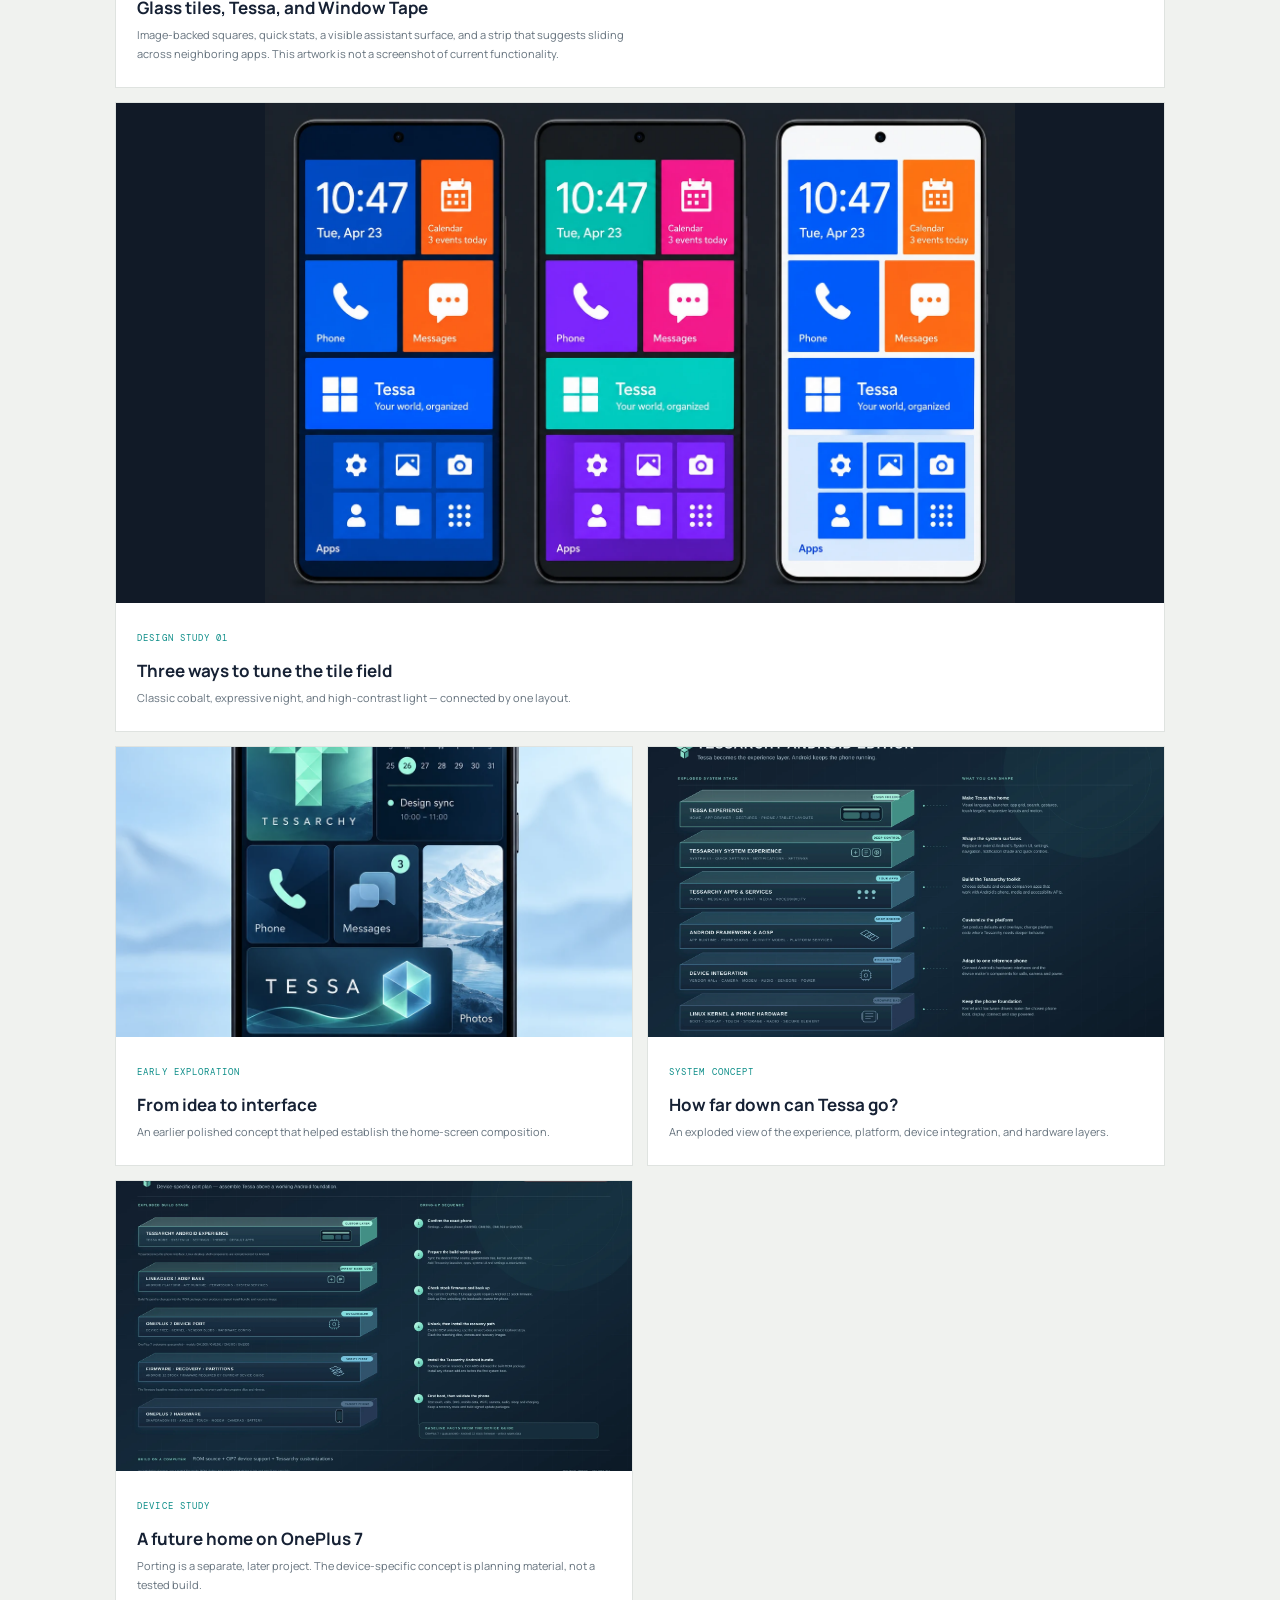
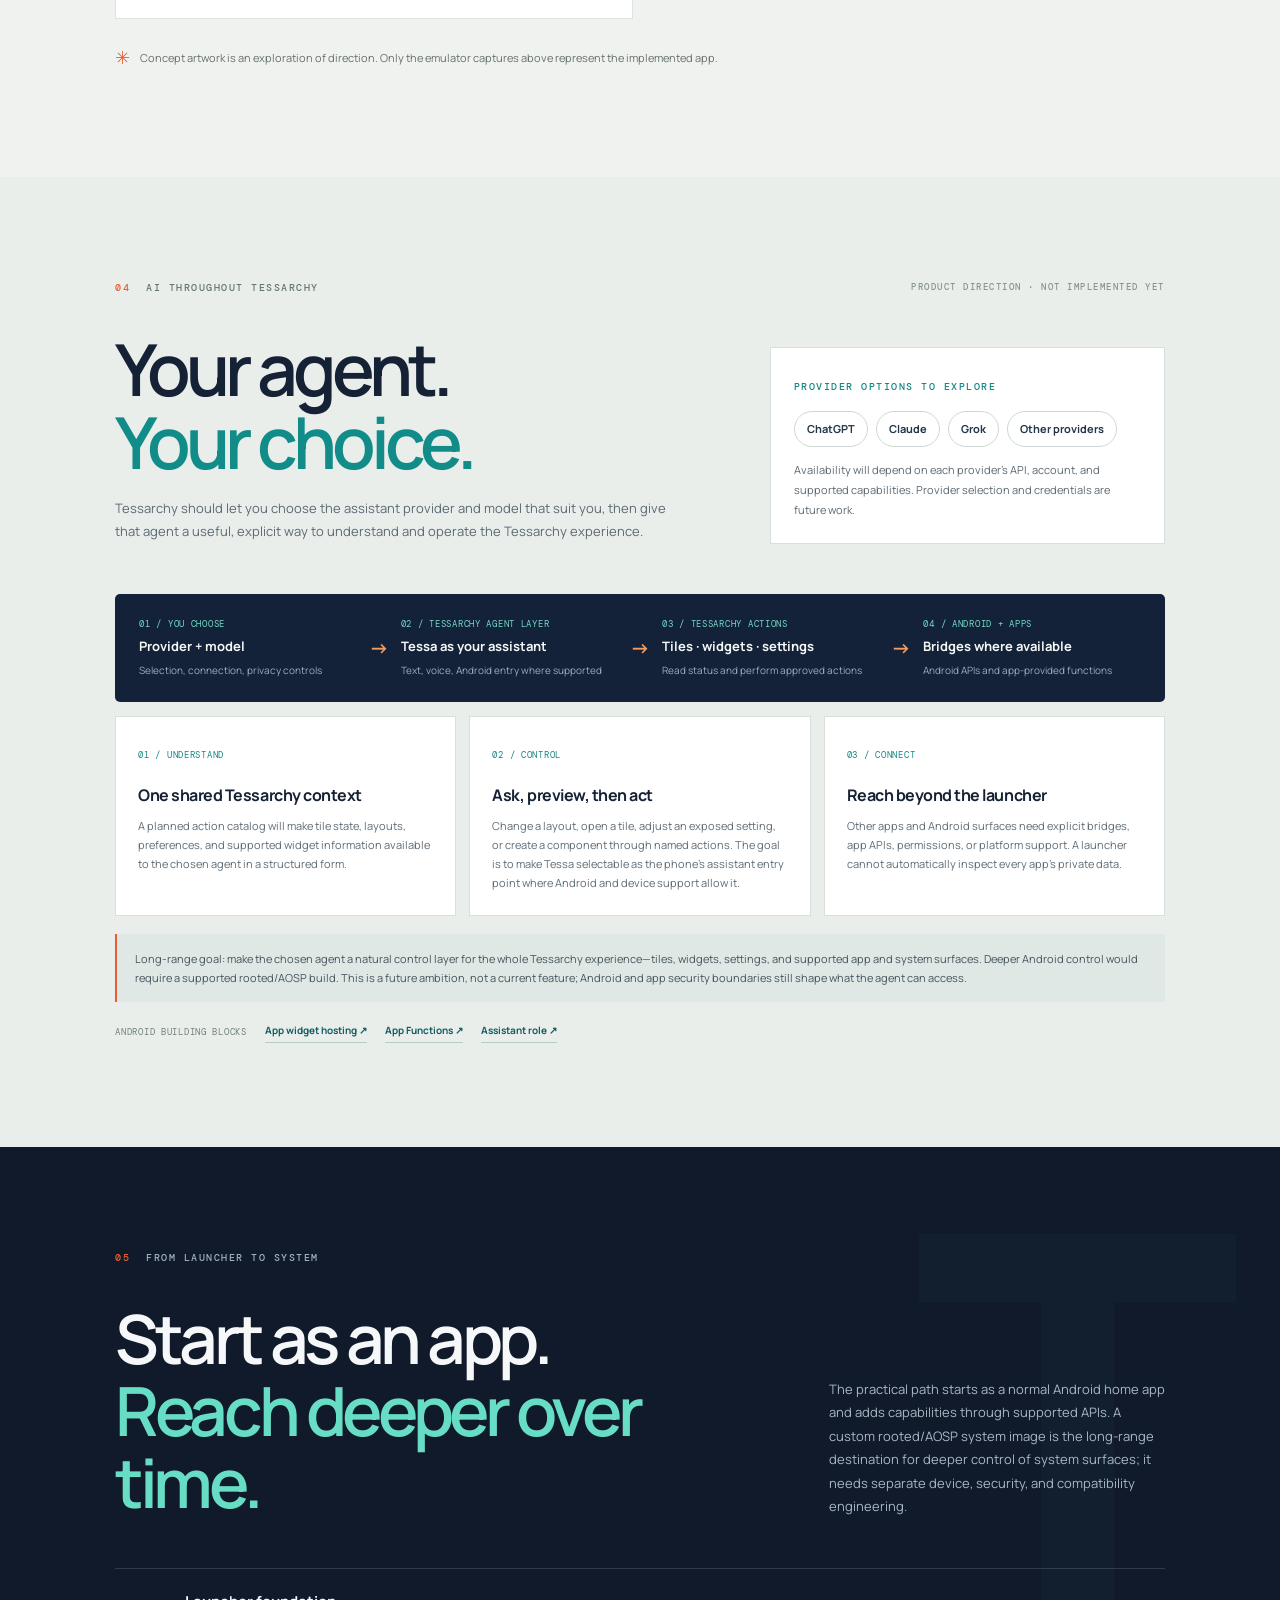
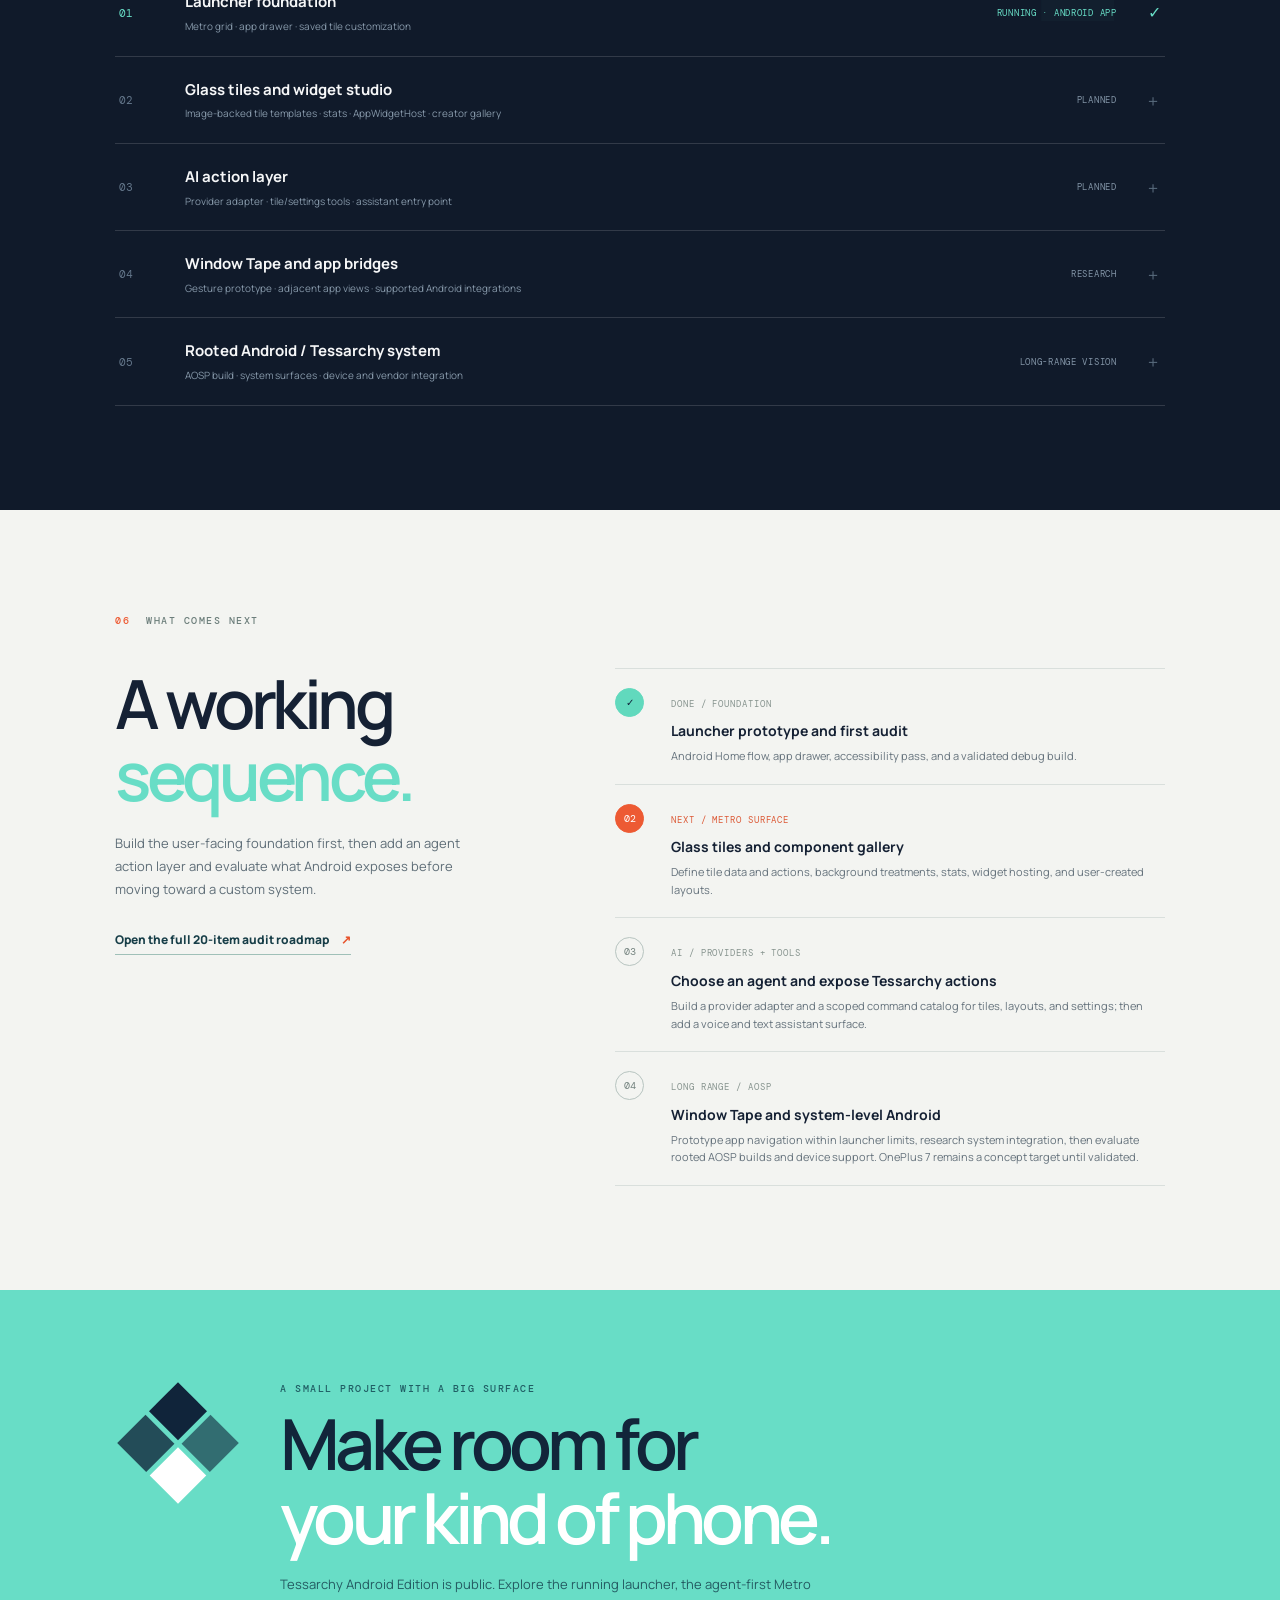
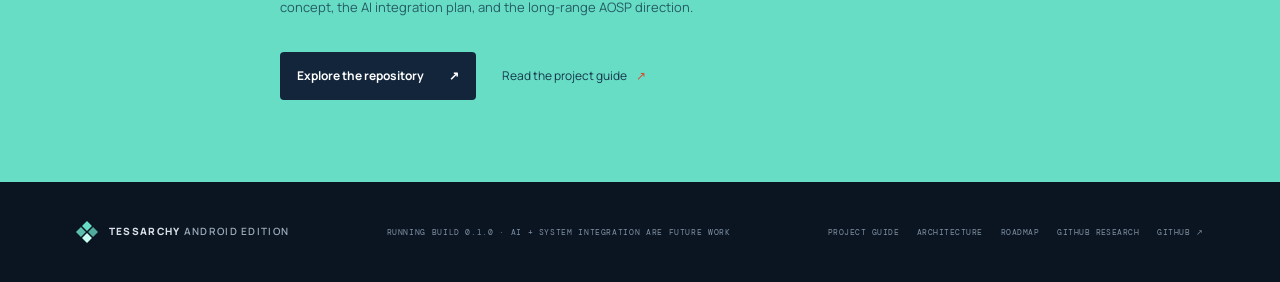
==== commit 447265ca: "Redesign showcase for agent-first Tessarchy" ====
--- a/docs/index.html
+++ b/docs/index.html
@@ -6,15 +6,15 @@
     <meta name="theme-color" content="#101a2a" />
     <meta
       name="description"
-      content="Tessarchy Android Edition is a Metro-inspired Android launcher and an exploration of a more personal phone experience."
+      content="Tessarchy Android Edition is an agent-first Android experience: a Metro-inspired launcher today, with a future path toward Tessarchy tiles, widgets, AI control, and deeper Android integration."
     />
     <meta property="og:title" content="Tessarchy Android Edition" />
     <meta
       property="og:description"
-      content="A more personal Android, shaped by Tessarchy and the Metro design language."
+      content="A Metro-inspired Android launcher evolving toward glass tiles, customizable widgets, Window Tape, and a user-chosen AI agent."
     />
     <meta property="og:type" content="website" />
-    <title>Tessarchy Android Edition — A more personal Android</title>
+    <title>Tessarchy Android Edition — An agent-first Android vision</title>
     <link rel="icon" href="favicon.svg" type="image/svg+xml" />
     <link rel="preconnect" href="https://fonts.googleapis.com" />
     <link rel="preconnect" href="https://fonts.gstatic.com" crossorigin />
@@ -42,8 +42,8 @@
       </button>
       <nav id="site-nav" class="site-nav" aria-label="Main navigation">
         <a href="#direction">Direction</a>
-        <a href="#prototype">Launcher</a>
-        <a href="#concepts">Concepts</a>
+        <a href="#prototype">Build</a>
+        <a href="#ai">AI integration</a>
         <a href="#roadmap">Roadmap</a>
         <a
           class="nav-github"
@@ -57,17 +57,18 @@
       <section class="hero" id="top">
         <div class="hero-copy">
           <p class="eyebrow">
-            <span class="live-dot"></span> AN OPEN ANDROID EXPERIMENT
-            <span class="eyebrow-sep">/</span> BUILD 0.1
+            <span class="live-dot"></span> AGENT-FIRST ANDROID EXPERIENCE
+            <span class="eyebrow-sep">/</span> BUILD 0.1.0
           </p>
-          <h1>Your phone.<br /><span>Recomposed.</span></h1>
+          <h1>Your phone.<br /><span>Your agent.</span></h1>
           <p class="hero-deck">
-            Tessarchy Android Edition brings a vivid, glanceable Metro language
-            to Android, then asks how much more personal a phone can become.
+            A Metro-inspired launcher is the first layer. The direction is a phone
+            shaped around glassy, interactive tiles, a customizable widget
+            gallery, Window Tape, and the AI agent you choose.
           </p>
           <div class="hero-actions">
             <a class="button button-light" href="#prototype"
-              >Explore the prototype <span aria-hidden="true">↓</span></a
+              >See what runs today <span aria-hidden="true">↓</span></a
             >
             <a
               class="text-link"
@@ -77,10 +78,10 @@
           </div>
           <div class="hero-facts" aria-label="Project status">
             <div>
-              <strong>Android 17 preview</strong><span>visual emulator</span>
+              <strong>Launcher 0.1.0</strong><span>running prototype</span>
             </div>
             <div>
-              <strong>Metro inspired</strong><span>color, grid, motion</span>
+              <strong>Agent-first direction</strong><span>AI across Tessarchy</span>
             </div>
             <div>
               <strong>Public repository</strong
@@ -90,30 +91,30 @@
         </div>
         <div
           class="hero-art"
-          aria-label="Concept artwork showing a Metro-style Tessarchy Android home screen"
+          aria-label="Design concept for an agent-first Tessarchy Android home screen"
         >
           <div class="art-orbit orbit-one"></div>
           <div class="art-orbit orbit-two"></div>
           <img
-            src="media/metro-home-concept.webp"
-            alt="Concept artwork of a phone with a modular grid of bright blue, teal, orange, violet, and magenta launcher tiles"
+            src="media/tessarchy-agent-hero-concept.webp"
+            alt="Design concept showing a phone with glass image-backed tiles, an AI assistant surface, and a strip of adjacent app cards"
             fetchpriority="high"
           />
           <div class="art-note">
-            <span>DESIGN CONCEPT</span><b>Metro, made Tessarchy.</b>
-          </div>
-          <span class="art-index">01 <i>/</i> 04</span>
+            <span>DESIGN CONCEPT</span><b>Tiles, tape, and Tessa.</b>
+          </div>
+          <span class="art-index">VISION <i>/</i> 01</span>
         </div>
         <div class="hero-scroll"><span></span> SCROLL TO EXPLORE</div>
       </section>
 
       <section class="ticker" aria-label="Design principles">
         <div class="ticker-track">
-          <span>LIVE TILES</span><b>✳</b><span>COLOR WITH PURPOSE</span
-          ><b>✳</b><span>ONE GLANCE AHEAD</span><b>✳</b
-          ><span>BUILT AROUND YOU</span><b>✳</b><span>LIVE TILES</span><b>✳</b
-          ><span>COLOR WITH PURPOSE</span><b>✳</b><span>ONE GLANCE AHEAD</span
-          ><b>✳</b><span>BUILT AROUND YOU</span><b>✳</b>
+          <span>GLASS TILES</span><b>✳</b><span>YOUR CHOICE OF AGENT</span
+          ><b>✳</b><span>WINDOW TAPE</span><b>✳</b
+          ><span>BUILT AROUND YOU</span><b>✳</b><span>GLASS TILES</span><b>✳</b
+          ><span>YOUR CHOICE OF AGENT</span><b>✳</b><span>WINDOW TAPE</span><b>✳</b>
+          <span>BUILT AROUND YOU</span><b>✳</b>
         </div>
       </section>
 
@@ -122,18 +123,20 @@
           <span>01</span><span>THE DIRECTION</span>
         </div>
         <div class="intro-layout">
-          <h2>A calmer grid.<br />A brighter signal.</h2>
+          <h2>A personal surface.<br />An active agent.</h2>
           <div class="intro-body">
             <p>
-              Metro made the home screen feel like a living surface:
-              typographic, direct, and full of color. Tessarchy takes that
-              clarity and gives it a new job — to make a phone feel like a
-              workspace that belongs to you.
+              Metro gives Tessarchy its visual grammar: direct, typographic, colorful
+              squares that make the important things easy to find. We are
+              extending that idea into an Android experience organized around
+              the tiles, settings, apps, and AI agent the user chooses.
             </p>
             <p>
-              Tiles bring the most useful things forward. Their color signals
-              where to look. Their size gives information room to breathe. The
-              surrounding interface stays quiet, so the content can speak.
+              The next design moves toward glassy image-backed tiles with useful stats
+              and actions, a gallery for creating tiles and widgets, and a
+              bottom Window Tape for moving between apps. An AI layer should
+              understand and operate Tessarchy through clear, user-approved
+              actions.
             </p>
             <a class="arrow-link" href="project-guide.html"
               >Read the product and technical guide <span>↗</span></a
@@ -144,8 +147,8 @@
           <article class="principle-card">
             <span class="principle-no">01 / GLANCE</span>
             <div class="mini-clock">09<span>:</span>41</div>
-            <h3>Information up front</h3>
-            <p>Time, date, and activity have a place on the home screen.</p>
+            <h3>Glanceable tiles</h3>
+            <p>Tile content can surface useful app stats and actions.</p>
           </article>
           <article class="principle-card tile-card">
             <span class="principle-no">02 / COLOR</span>
@@ -154,17 +157,15 @@
             </div>
             <h3>Color with a reason</h3>
             <p>
-              Distinct tiles give actions and information their own visual
-              address.
+              Color and imagery help each interactive tile feel distinct.
             </p>
           </article>
           <article class="principle-card">
             <span class="principle-no">03 / SPACE</span>
             <div class="mini-type">Type<br />is the<br />interface.</div>
-            <h3>Type that leads</h3>
+            <h3>Agent by choice</h3>
             <p>
-              Strong hierarchy keeps the screen readable at a distance and in
-              motion.
+              Use ChatGPT, Claude, Grok, or another supported provider.
             </p>
           </article>
           <article class="principle-card">
@@ -173,7 +174,7 @@
               <i></i><i></i><i></i><i></i><i></i><i></i><i></i><i></i><i></i>
             </div>
             <h3>A system you can shape</h3>
-            <p>The direction is a phone that adapts to the person using it.</p>
+            <p>Let users shape tiles, widgets, settings, and assistant behavior.</p>
           </article>
         </div>
       </section>
@@ -188,8 +189,9 @@
             <div>
               <h2>Real Android.<br /><span>Real Tessarchy.</span></h2>
               <p>
-                The first Tessarchy layer is now a customizable Compose
-                launcher, running on the Android 17 emulator.
+                The current app is a Kotlin Compose Android launcher. These captures show
+                build 0.1.0 running in the Android 17 preview emulator and were refreshed
+                on October 26, 2026.
               </p>
             </div>
             <div class="build-tag">
@@ -261,8 +263,8 @@
               <div class="demo-caption">
                 <h3>Make the grid yours.</h3>
                 <p>
-                  Pick a palette, control tile size and visibility, or reorder
-                  tiles with touch and TalkBack actions.
+                  Pick a palette, control tile size and visibility, or reorder tiles. The
+                  shown build keeps those choices on device.
                 </p>
               </div>
             </div>
@@ -283,8 +285,8 @@
               <div class="demo-caption">
                 <h3>Built to keep going.</h3>
                 <p>
-                  Scroll the Metro grid to reach every tile, including the
-                  searchable app drawer.
+                  Scroll the tile grid to reach the current home items and searchable app
+                  drawer. This is the home grid, not the future Window Tape.
                 </p>
               </div>
             </aside>
@@ -294,8 +296,8 @@
               <span class="mono-label">INTERACTION CAPTURE / 13 SEC</span>
               <h3>Tap Tessa.<br />Scroll the tiles.</h3>
               <p>
-                A short recording from the emulator shows the current
-                interaction model in motion.
+                A short emulator recording shows the current launcher interaction model.
+                It does not yet show the proposed side-by-side Window Tape.
               </p>
               <a class="arrow-link arrow-light" href="media/tae-scroll-tap.mp4"
                 >Watch the full MP4 <span>↗</span></a
@@ -326,12 +328,23 @@
         <div class="concept-heading">
           <h2>One language.<br /><span>Many expressions.</span></h2>
           <p>
-            The Metro foundation is a starting point, not a fixed skin. These
-            studies explore how color, contrast, and tile scale can change while
-            the same Tessarchy structure holds together.
+            The visual direction now adds translucent glass, background imagery,
+            compact stats, and more room for user-created components. The new
+            hero is a concept mockup; the running-build captures above remain
+            the source of truth for implemented UI.
           </p>
         </div>
         <div class="concept-grid">
+          <article class="concept-card concept-wide">
+            <a href="media/tessarchy-agent-hero-concept.webp" target="_blank" rel="noreferrer">
+              <img src="media/tessarchy-agent-hero-concept.webp" alt="Agent-first Tessarchy concept with glass tiles, an assistant panel, and a bottom strip of adjacent apps" loading="lazy" />
+            </a>
+            <div class="concept-meta">
+              <span>NEW DIRECTION / CONCEPT ONLY</span>
+              <h3>Glass tiles, Tessa, and Window Tape</h3>
+              <p>Image-backed squares, quick stats, a visible assistant surface, and a strip that suggests sliding across neighboring apps. This artwork is not a screenshot of current functionality.</p>
+            </div>
+          </article>
           <article class="concept-card concept-wide">
             <a
               href="media/metro-theme-directions.webp"
@@ -415,79 +428,56 @@
         </p>
       </section>
 
+      <section class="ai-section section" id="ai">
+        <div class="section-kicker"><span>04</span><span>AI THROUGHOUT TESSARCHY</span><span class="section-kicker-note">PRODUCT DIRECTION · NOT IMPLEMENTED YET</span></div>
+        <div class="ai-heading">
+          <div><h2>Your agent.<br /><span>Your choice.</span></h2><p>Tessarchy should let you choose the assistant provider and model that suit you, then give that agent a useful, explicit way to understand and operate the Tessarchy experience.</p></div>
+          <div class="provider-panel"><span class="mono-label">PROVIDER OPTIONS TO EXPLORE</span><div class="provider-chips"><span>ChatGPT</span><span>Claude</span><span>Grok</span><span>Other providers</span></div><p>Availability will depend on each provider’s API, account, and supported capabilities. Provider selection and credentials are future work.</p></div>
+        </div>
+        <div class="ai-flow" aria-label="Planned AI integration flow"><div><span>01 / YOU CHOOSE</span><strong>Provider + model</strong><small>Selection, connection, privacy controls</small></div><b aria-hidden="true">→</b><div><span>02 / TESSARCHY AGENT LAYER</span><strong>Tessa as your assistant</strong><small>Text, voice, Android entry where supported</small></div><b aria-hidden="true">→</b><div><span>03 / TESSARCHY ACTIONS</span><strong>Tiles · widgets · settings</strong><small>Read status and perform approved actions</small></div><b aria-hidden="true">→</b><div><span>04 / ANDROID + APPS</span><strong>Bridges where available</strong><small>Android APIs and app-provided functions</small></div></div>
+        <div class="ai-capabilities">
+          <article><span>01 / UNDERSTAND</span><h3>One shared Tessarchy context</h3><p>A planned action catalog will make tile state, layouts, preferences, and supported widget information available to the chosen agent in a structured form.</p></article>
+          <article><span>02 / CONTROL</span><h3>Ask, preview, then act</h3><p>Change a layout, open a tile, adjust an exposed setting, or create a component through named actions. The goal is to make Tessa selectable as the phone’s assistant entry point where Android and device support allow it.</p></article>
+          <article><span>03 / CONNECT</span><h3>Reach beyond the launcher</h3><p>Other apps and Android surfaces need explicit bridges, app APIs, permissions, or platform support. A launcher cannot automatically inspect every app’s private data.</p></article>
+        </div>
+        <p class="ai-note">Long-range goal: make the chosen agent a natural control layer for the whole Tessarchy experience—tiles, widgets, settings, and supported app and system surfaces. Deeper Android control would require a supported rooted/AOSP build. This is a future ambition, not a current feature; Android and app security boundaries still shape what the agent can access.</p>
+        <div class="ai-references"><span>ANDROID BUILDING BLOCKS</span><a href="https://developer.android.com/develop/ui/views/appwidgets/host" target="_blank" rel="noreferrer">App widget hosting ↗</a><a href="https://developer.android.com/ai/appfunctions" target="_blank" rel="noreferrer">App Functions ↗</a><a href="https://developer.android.com/reference/android/app/role/RoleManager" target="_blank" rel="noreferrer">Assistant role ↗</a></div>
+      </section>
+
       <section class="layers-section">
         <div class="section layers-inner">
           <div class="section-kicker">
-            <span>04</span><span>THE PLATFORM IDEA</span>
+            <span>05</span><span>FROM LAUNCHER TO SYSTEM</span>
           </div>
           <div class="layers-heading">
-            <h2>Tessarchy above.<br /><span>Android underneath.</span></h2>
+            <h2>Start as an app.<br /><span>Reach deeper over time.</span></h2>
             <p>
-              Start at the surface and earn every deeper layer. Android stays
-              responsible for the foundations while Tessarchy progressively
-              takes ownership of the experience.
+              The practical path starts as a normal Android home app and adds capabilities
+              through supported APIs. A custom rooted/AOSP system image is the
+              long-range destination for deeper control of system surfaces; it
+              needs separate device, security, and compatibility engineering.
             </p>
           </div>
           <div class="stack-list">
-            <article class="stack-row stack-active">
-              <span class="stack-index">01</span>
-              <div class="stack-title">
-                <h3>Tessarchy launcher</h3>
-                <p>Home · tiles · app drawer · gesture language</p>
-              </div>
-              <span class="stack-state">IN DEVELOPMENT</span
-              ><span class="stack-sign">↗</span>
-            </article>
-            <article class="stack-row">
-              <span class="stack-index">02</span>
-              <div class="stack-title">
-                <h3>Tessarchy system surfaces</h3>
-                <p>Navigation · notifications · quick settings · lock screen</p>
-              </div>
-              <span class="stack-state">EXPLORATION</span
-              ><span class="stack-sign">＋</span>
-            </article>
-            <article class="stack-row">
-              <span class="stack-index">03</span>
-              <div class="stack-title">
-                <h3>Apps and services</h3>
-                <p>Tessa · media · communication · accessibility</p>
-              </div>
-              <span class="stack-state">FUTURE</span
-              ><span class="stack-sign">＋</span>
-            </article>
-            <article class="stack-row">
-              <span class="stack-index">04</span>
-              <div class="stack-title">
-                <h3>Android platform</h3>
-                <p>Framework · AOSP · permissions · application runtime</p>
-              </div>
-              <span class="stack-state">FOUNDATION</span
-              ><span class="stack-sign">＋</span>
-            </article>
-            <article class="stack-row">
-              <span class="stack-index">05</span>
-              <div class="stack-title">
-                <h3>Device and hardware</h3>
-                <p>Kernel · vendor integration · radio · camera · power</p>
-              </div>
-              <span class="stack-state">DEVICE WORK</span
-              ><span class="stack-sign">＋</span>
-            </article>
+            <article class="stack-row stack-active"><span class="stack-index">01</span><div class="stack-title"><h3>Launcher foundation</h3><p>Metro grid · app drawer · saved tile customization</p></div><span class="stack-state">RUNNING · ANDROID APP</span><span class="stack-sign">✓</span></article>
+            <article class="stack-row"><span class="stack-index">02</span><div class="stack-title"><h3>Glass tiles and widget studio</h3><p>Image-backed tile templates · stats · AppWidgetHost · creator gallery</p></div><span class="stack-state">PLANNED</span><span class="stack-sign">＋</span></article>
+            <article class="stack-row"><span class="stack-index">03</span><div class="stack-title"><h3>AI action layer</h3><p>Provider adapter · tile/settings tools · assistant entry point</p></div><span class="stack-state">PLANNED</span><span class="stack-sign">＋</span></article>
+            <article class="stack-row"><span class="stack-index">04</span><div class="stack-title"><h3>Window Tape and app bridges</h3><p>Gesture prototype · adjacent app views · supported Android integrations</p></div><span class="stack-state">RESEARCH</span><span class="stack-sign">＋</span></article>
+            <article class="stack-row"><span class="stack-index">05</span><div class="stack-title"><h3>Rooted Android / Tessarchy system</h3><p>AOSP build · system surfaces · device and vendor integration</p></div><span class="stack-state">LONG-RANGE VISION</span><span class="stack-sign">＋</span></article>
           </div>
         </div>
       </section>
 
       <section class="section roadmap-section" id="roadmap">
         <div class="section-kicker">
-          <span>05</span><span>WHAT COMES NEXT</span>
+          <span>06</span><span>WHAT COMES NEXT</span>
         </div>
         <div class="roadmap-layout">
           <div>
             <h2>A working<br /><span>sequence.</span></h2>
             <p>
-              The next releases move from polish to personalization, then
-              measure what deeper Android integration should look like.
+              Build the user-facing foundation first, then add an agent action layer and
+              evaluate what Android exposes before moving toward a custom system.
             </p>
             <a class="arrow-link" href="audit-roadmap.html"
               >Open the full 20-item audit roadmap <span>↗</span></a
@@ -508,34 +498,25 @@
             <article class="milestone current">
               <span class="milestone-marker">02</span>
               <div>
-                <span>NOW / EXPERIENCE</span>
-                <h3>Design tokens and tile model</h3>
-                <p>
-                  Give color, size, identity, and action one shared system.
-                  Begin editing and saved layouts.
-                </p>
+                <span>NEXT / METRO SURFACE</span>
+                <h3>Glass tiles and component gallery</h3>
+                <p>Define tile data and actions, background treatments, stats, widget hosting, and user-created layouts.</p>
               </div>
             </article>
             <article class="milestone">
               <span class="milestone-marker">03</span>
               <div>
-                <span>NEXT / INTEGRATION</span>
-                <h3>Live content and test coverage</h3>
-                <p>
-                  Connect useful system data, improve keyboard behavior, and
-                  cover the interface with automated checks.
-                </p>
+                <span>AI / PROVIDERS + TOOLS</span>
+                <h3>Choose an agent and expose Tessarchy actions</h3>
+                <p>Build a provider adapter and a scoped command catalog for tiles, layouts, and settings; then add a voice and text assistant surface.</p>
               </div>
             </article>
             <article class="milestone">
               <span class="milestone-marker">04</span>
               <div>
-                <span>LATER / PLATFORM</span>
-                <h3>System and device feasibility</h3>
-                <p>
-                  Validate deeper OS work on a virtual platform before making a
-                  recovery-safe OnePlus 7 plan.
-                </p>
+                <span>LONG RANGE / AOSP</span>
+                <h3>Window Tape and system-level Android</h3>
+                <p>Prototype app navigation within launcher limits, research system integration, then evaluate rooted AOSP builds and device support. OnePlus 7 remains a concept target until validated.</p>
               </div>
             </article>
           </div>
@@ -551,9 +532,9 @@
             <p class="eyebrow">A SMALL PROJECT WITH A BIG SURFACE</p>
             <h2>Make room for<br /><span>your kind of phone.</span></h2>
             <p class="cta-copy">
-              Tessarchy Android Edition is public and in release-candidate
-              development. See what runs, browse the concepts, and follow the
-              research and engineering roadmap.
+              Tessarchy Android Edition is public. Explore the running launcher,
+              the agent-first Metro concept, the AI integration plan, and the
+              long-range AOSP direction.
             </p>
             <div class="hero-actions">
               <a
@@ -574,7 +555,7 @@
         ><span class="brand-mark" aria-hidden="true"
           ><i></i><i></i><i></i><i></i></span
         ><span>TESSARCHY <b>ANDROID EDITION</b></span></a
-      ><span>A PUBLIC ANDROID EXPERIMENT · BUILD 0.1</span>
+      ><span>RUNNING BUILD 0.1.0 · AI + SYSTEM INTEGRATION ARE FUTURE WORK</span>
       <div>
         <a href="project-guide.html">PROJECT GUIDE</a
         ><a href="architecture.html">ARCHITECTURE</a
--- a/docs/site.css
+++ b/docs/site.css
@@ -1355,3 +1355,208 @@
     animation-iteration-count: 1 !important;
   }
 }
+
+/* Agent-first direction and roadmap sections */
+.hero-art > img {
+  width: 100%;
+  height: 100%;
+  max-width: 100%;
+  object-fit: cover;
+  object-position: 72% center;
+  border-radius: 12px;
+  mask-image: linear-gradient(to bottom, black 94%, transparent 100%);
+}
+.ai-section {
+  background: #e9eeeb;
+  color: #152134;
+}
+.ai-section .section-kicker {
+  color: #657573;
+}
+.ai-section .section-kicker > span:first-child {
+  color: #ed5a33;
+}
+.ai-heading {
+  display: grid;
+  grid-template-columns: 1fr 0.7fr;
+  gap: 7vw;
+  align-items: end;
+  margin-top: 38px;
+}
+.ai-heading h2 {
+  font-size: clamp(44px, 5.6vw, 74px);
+  line-height: 1.02;
+  letter-spacing: -0.07em;
+  margin: 0;
+  font-weight: 600;
+}
+.ai-heading h2 span {
+  color: #128c89;
+}
+.ai-heading > div:first-child p,
+.provider-panel p {
+  font-size: 13px;
+  line-height: 1.8;
+  color: #5b6872;
+  margin: 18px 0 0;
+}
+.provider-panel {
+  background: #fff;
+  border: 1px solid #d8e0dc;
+  padding: 23px;
+}
+.provider-panel .mono-label {
+  color: #168783;
+}
+.provider-chips {
+  display: flex;
+  flex-wrap: wrap;
+  gap: 8px;
+  margin-top: 14px;
+}
+.provider-chips span {
+  border: 1px solid #cdd8d4;
+  border-radius: 99px;
+  padding: 8px 12px;
+  font-size: 11px;
+  font-weight: 700;
+  color: #23364a;
+}
+.provider-panel p {
+  font-size: 11px;
+  margin-top: 13px;
+}
+.ai-flow {
+  display: grid;
+  grid-template-columns: 1fr auto 1fr auto 1fr auto 1fr;
+  align-items: center;
+  gap: 12px;
+  margin-top: 50px;
+  padding: 24px;
+  background: #132239;
+  color: #f5f7f7;
+  border-radius: 5px;
+}
+.ai-flow > div {
+  display: flex;
+  flex-direction: column;
+  gap: 6px;
+}
+.ai-flow > div span,
+.ai-capabilities article > span {
+  font: 9px var(--mono);
+  letter-spacing: 0.08em;
+  color: #72dac6;
+}
+.ai-flow strong {
+  font-size: 13px;
+}
+.ai-flow small {
+  font-size: 10px;
+  line-height: 1.5;
+  color: #9eacb9;
+}
+.ai-flow > b {
+  color: #f29a60;
+  font-size: 20px;
+}
+.ai-capabilities {
+  display: grid;
+  grid-template-columns: repeat(3, 1fr);
+  gap: 13px;
+  margin-top: 14px;
+}
+.ai-capabilities article {
+  background: #fff;
+  border: 1px solid #d8e0dc;
+  padding: 22px;
+}
+.ai-capabilities article > span {
+  color: #168783;
+}
+.ai-capabilities h3 {
+  font-size: 16px;
+  letter-spacing: -0.03em;
+  margin: 17px 0 7px;
+}
+.ai-capabilities p {
+  font-size: 11px;
+  line-height: 1.75;
+  color: #5d6b75;
+  margin: 0;
+}
+.ai-note {
+  padding: 15px 18px;
+  border-left: 2px solid #e65c35;
+  margin: 18px 0 0;
+  background: #dfe8e4;
+  color: #45545e;
+  font-size: 11px;
+  line-height: 1.75;
+}
+@media (max-width: 900px) {
+  .ai-heading {
+    gap: 28px;
+  }
+  .ai-flow {
+    grid-template-columns: 1fr auto 1fr;
+  }
+  .ai-flow > b:nth-of-type(2) {
+    display: none;
+  }
+}
+@media (max-width: 680px) {
+  .hero-art > img {
+    object-position: 70% center;
+  }
+  .ai-heading,
+  .ai-capabilities {
+    grid-template-columns: 1fr;
+  }
+  .ai-heading {
+    gap: 22px;
+    margin-top: 28px;
+  }
+  .provider-panel {
+    padding: 17px;
+  }
+  .ai-flow {
+    grid-template-columns: 1fr;
+    gap: 14px;
+    padding: 19px;
+    margin-top: 30px;
+  }
+  .ai-flow > b {
+    transform: rotate(90deg);
+    justify-self: start;
+    margin: -5px 0 -5px 5px;
+  }
+  .ai-flow > b:nth-of-type(2) {
+    display: block;
+  }
+  .ai-capabilities {
+    gap: 8px;
+  }
+  .ai-capabilities article {
+    padding: 18px;
+  }
+}
+.ai-references {
+  display: flex;
+  align-items: center;
+  flex-wrap: wrap;
+  gap: 10px 18px;
+  margin-top: 20px;
+  font-size: 10px;
+}
+.ai-references > span {
+  font: 9px var(--mono);
+  letter-spacing: 0.08em;
+  color: #71807d;
+}
+.ai-references a {
+  color: #145d64;
+  border-bottom: 1px solid #b7ccc5;
+  padding-bottom: 3px;
+  font-weight: 700;
+}
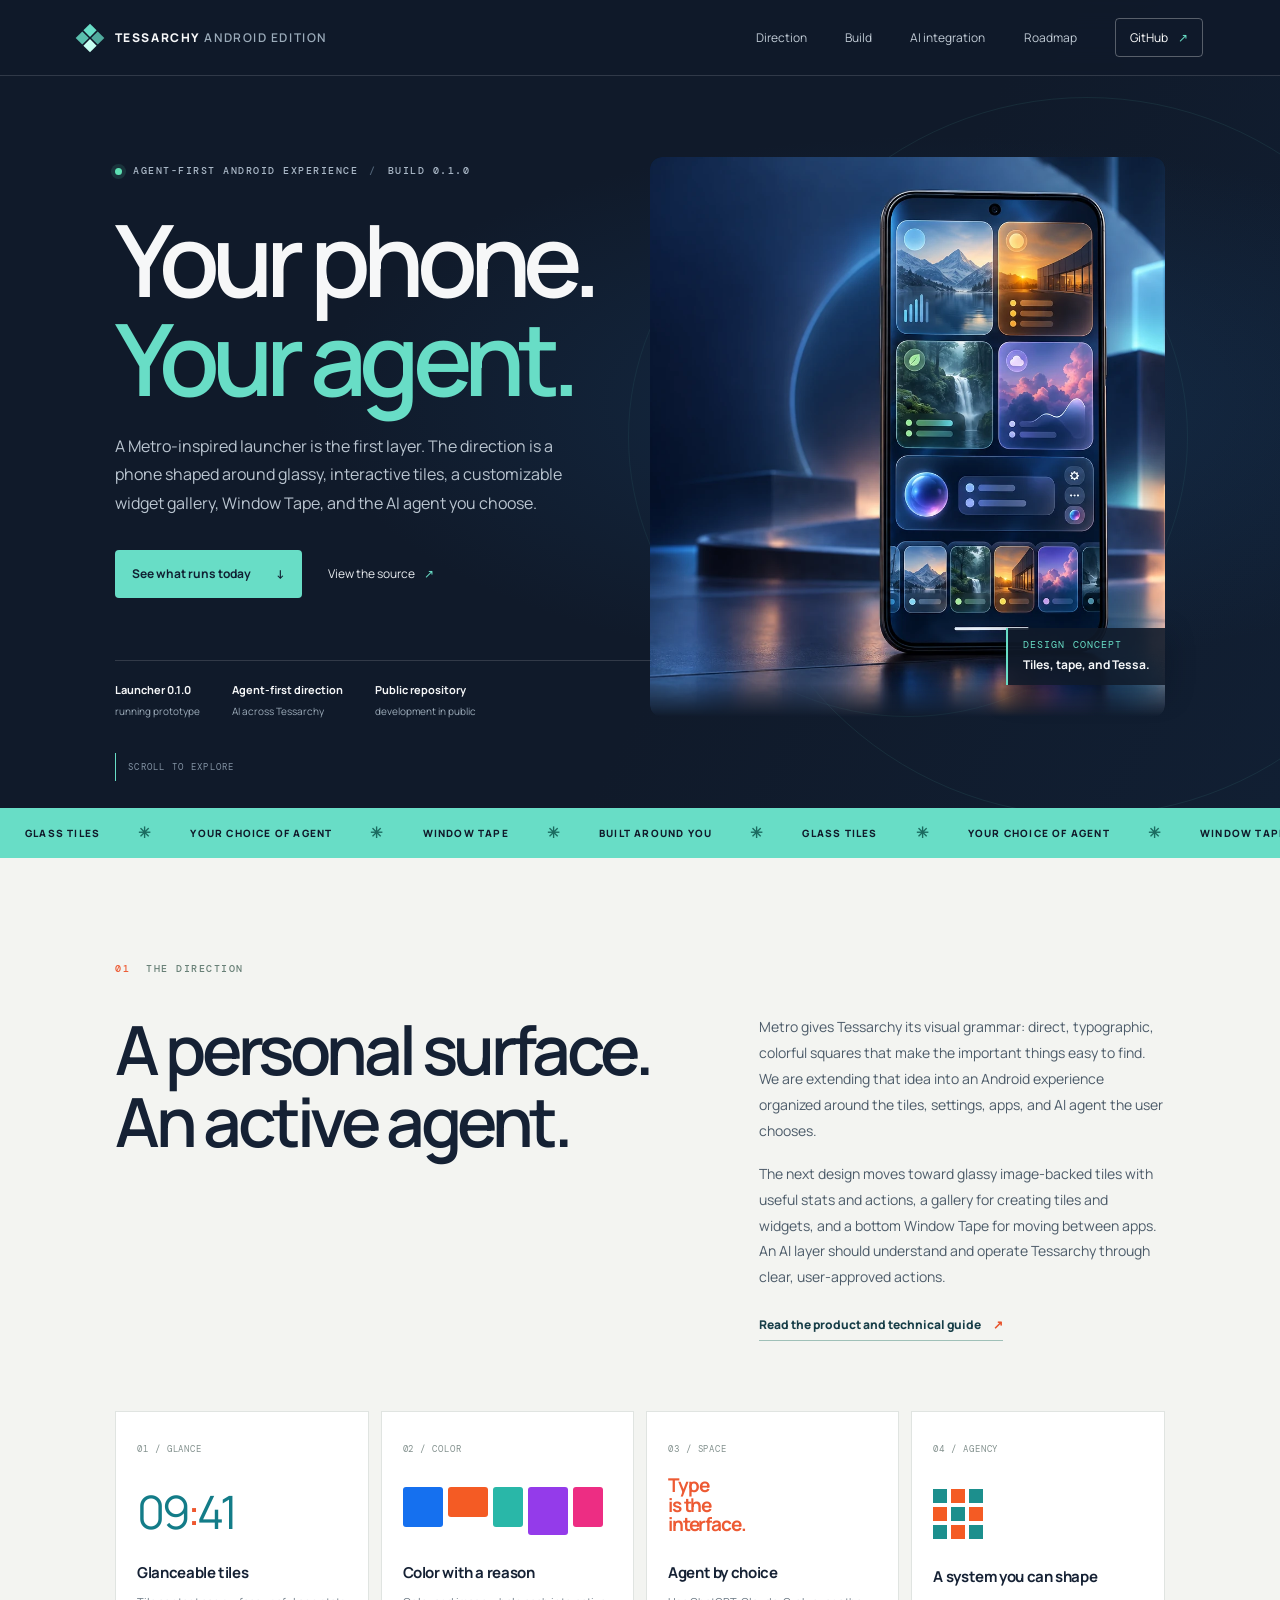
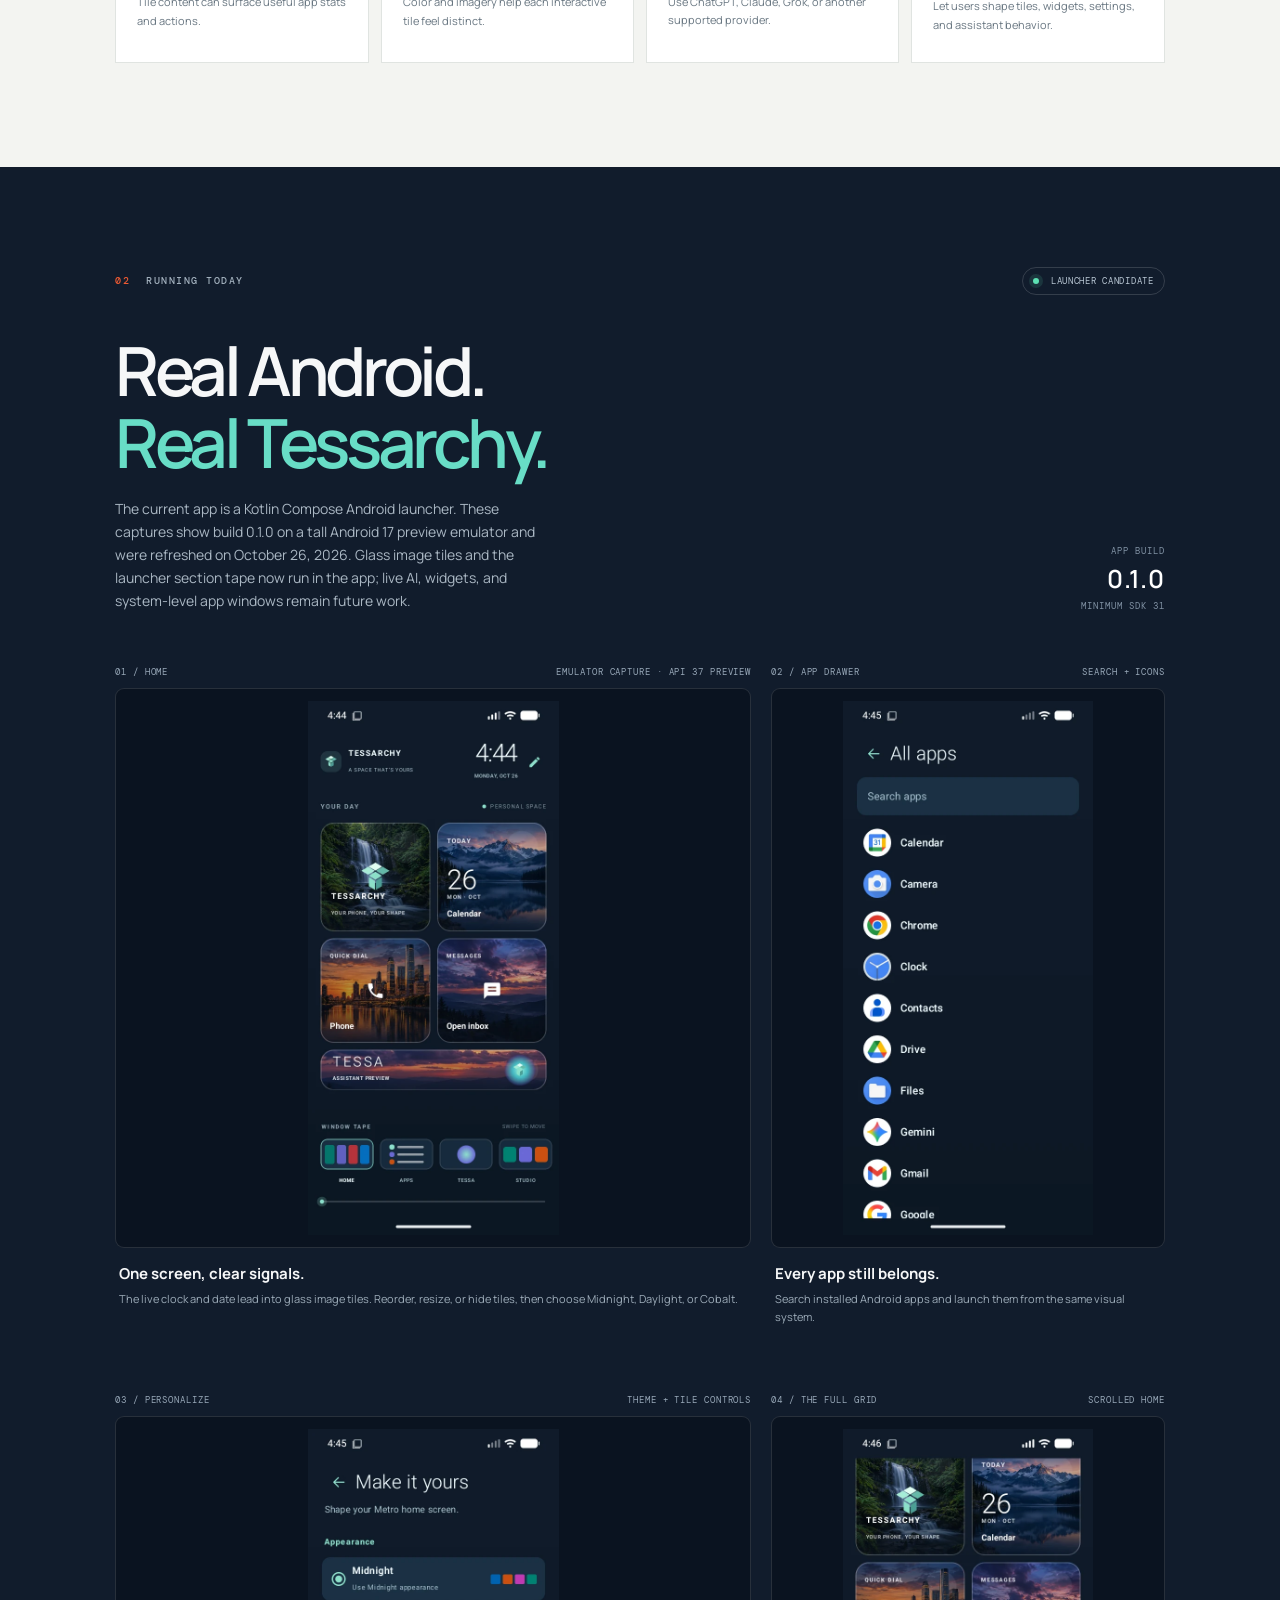
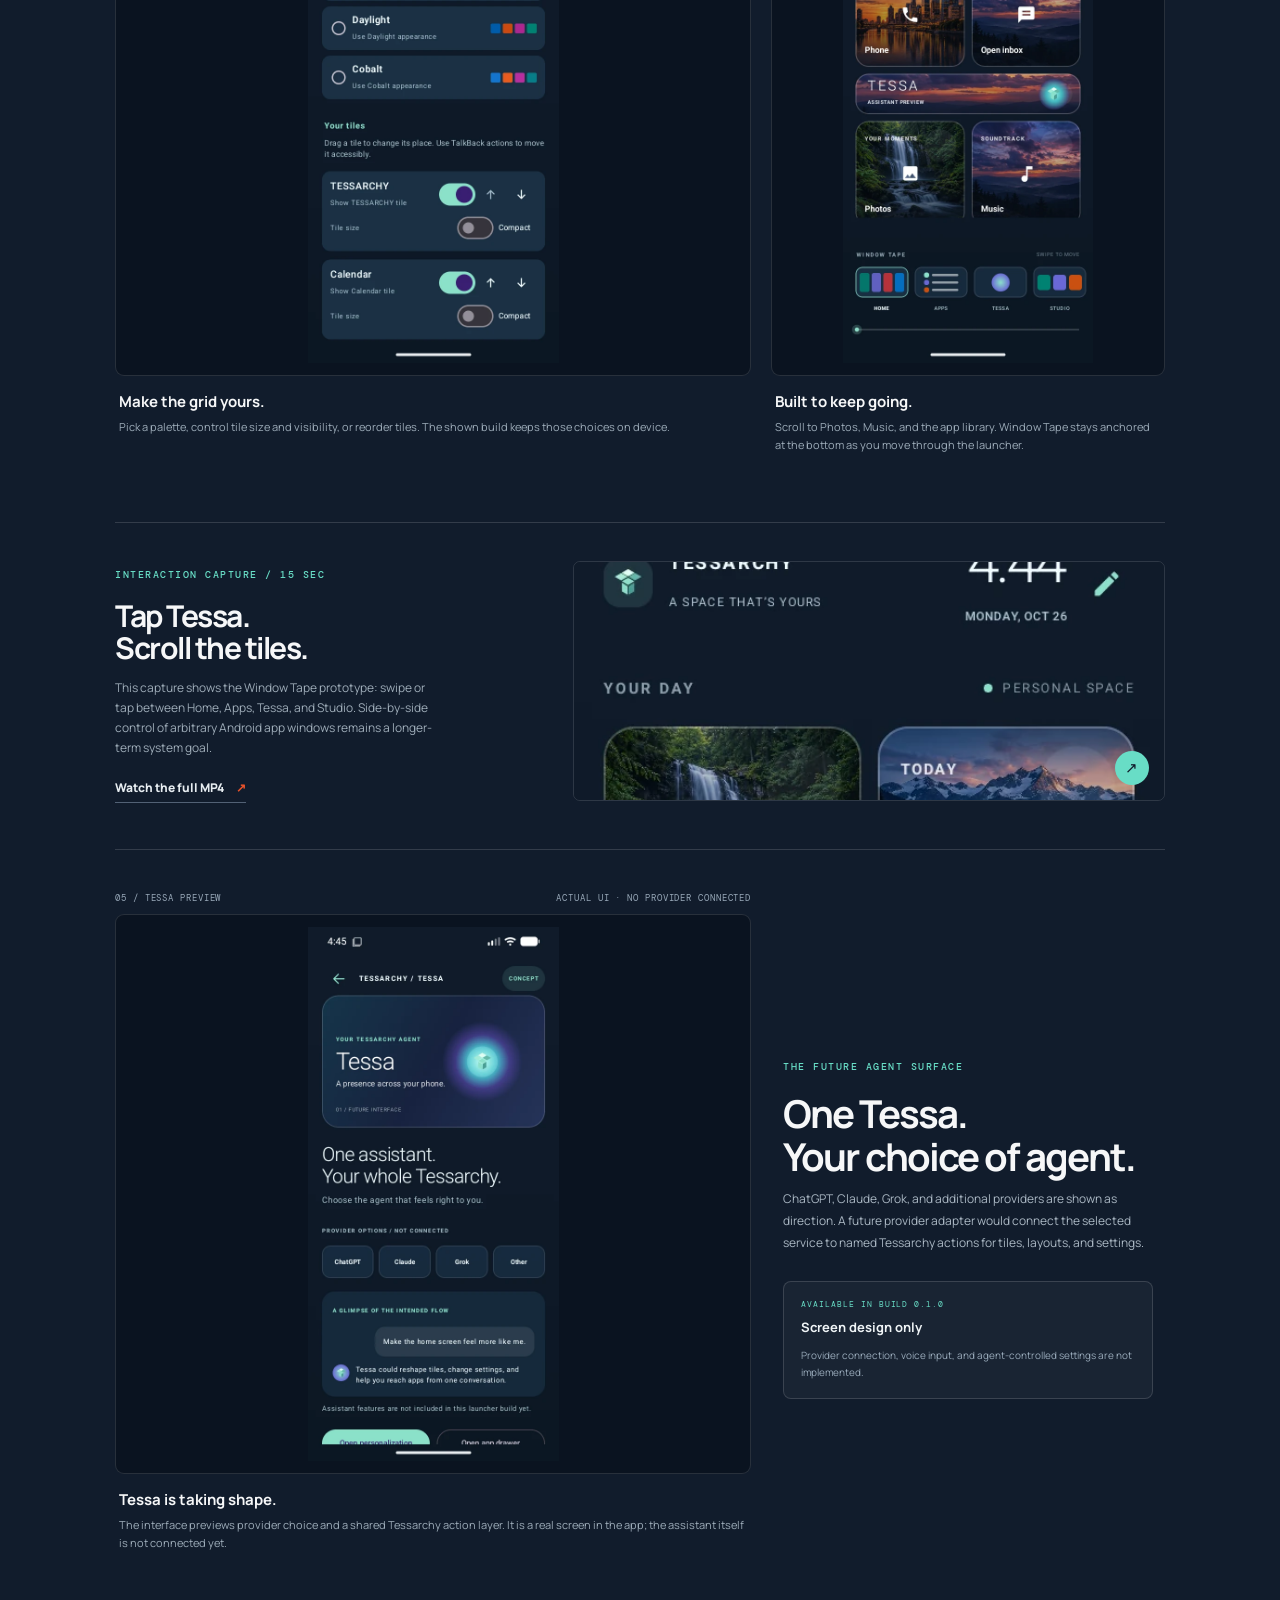
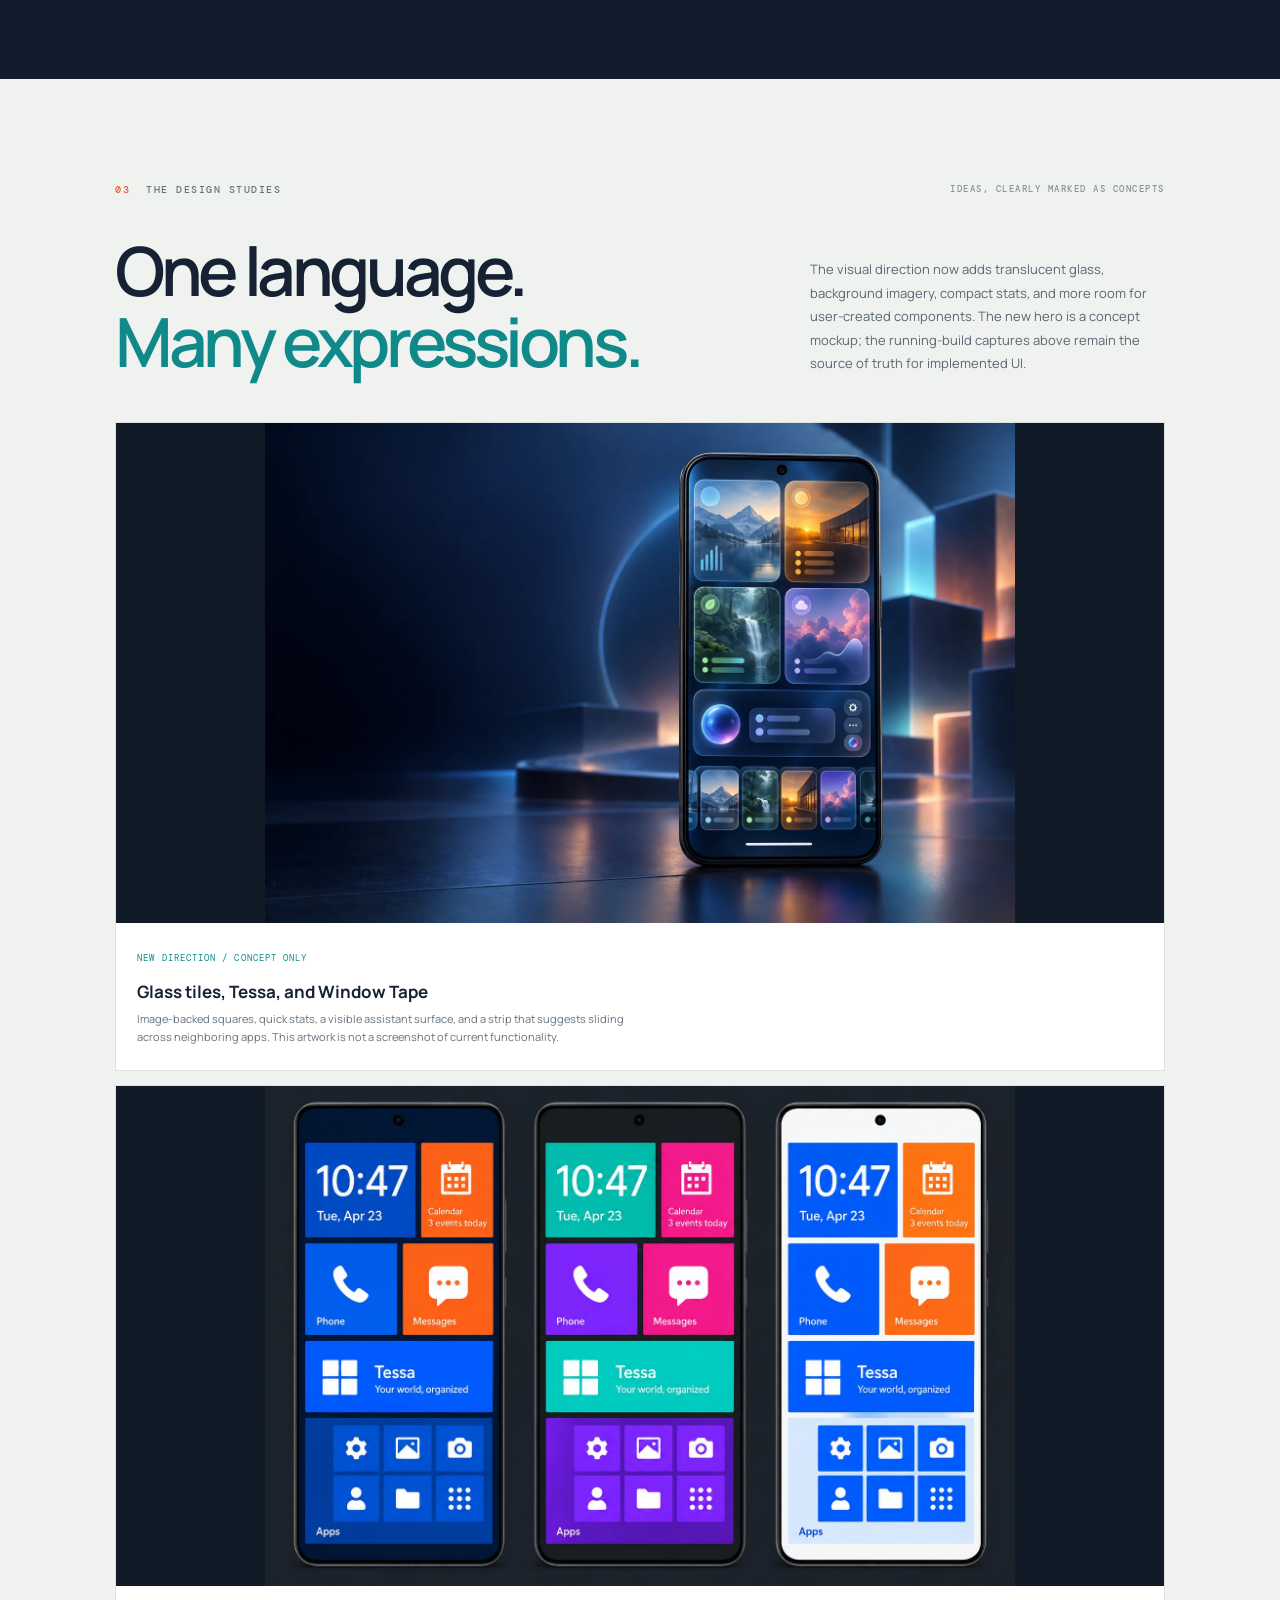
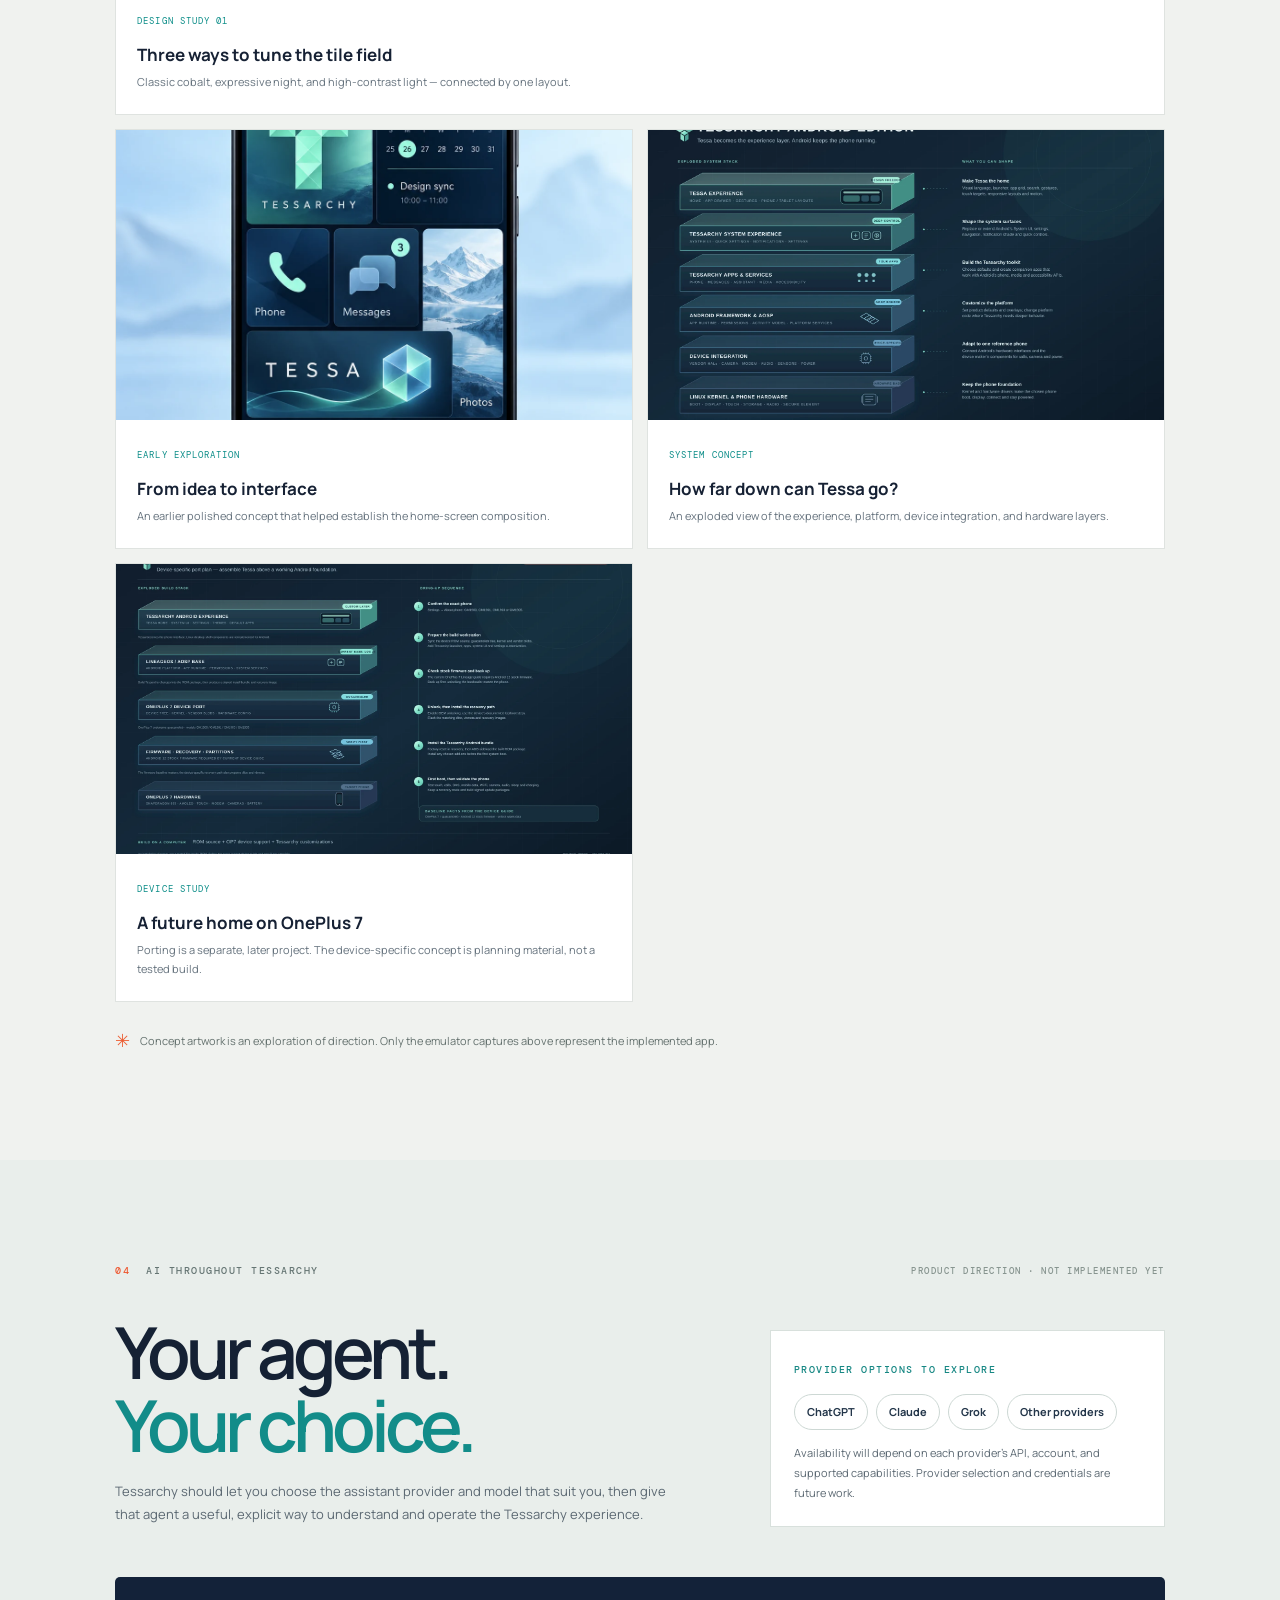
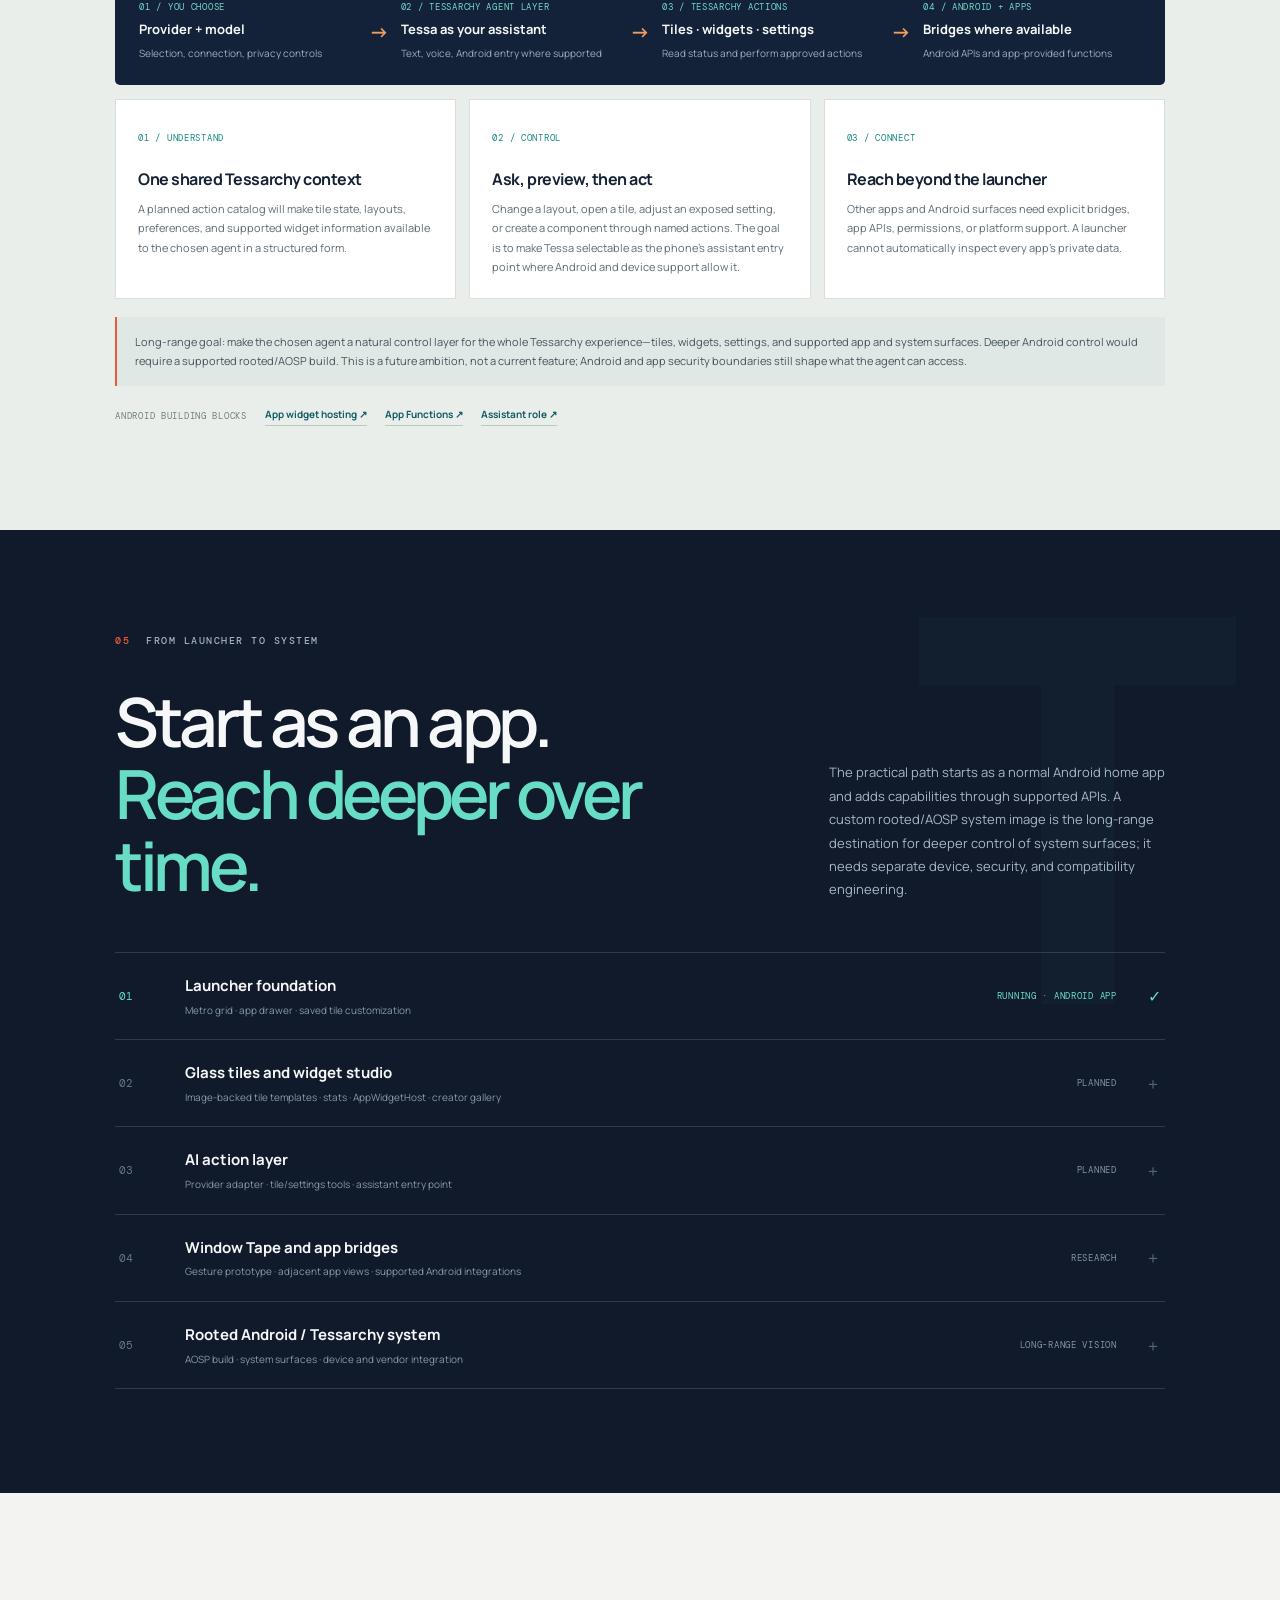
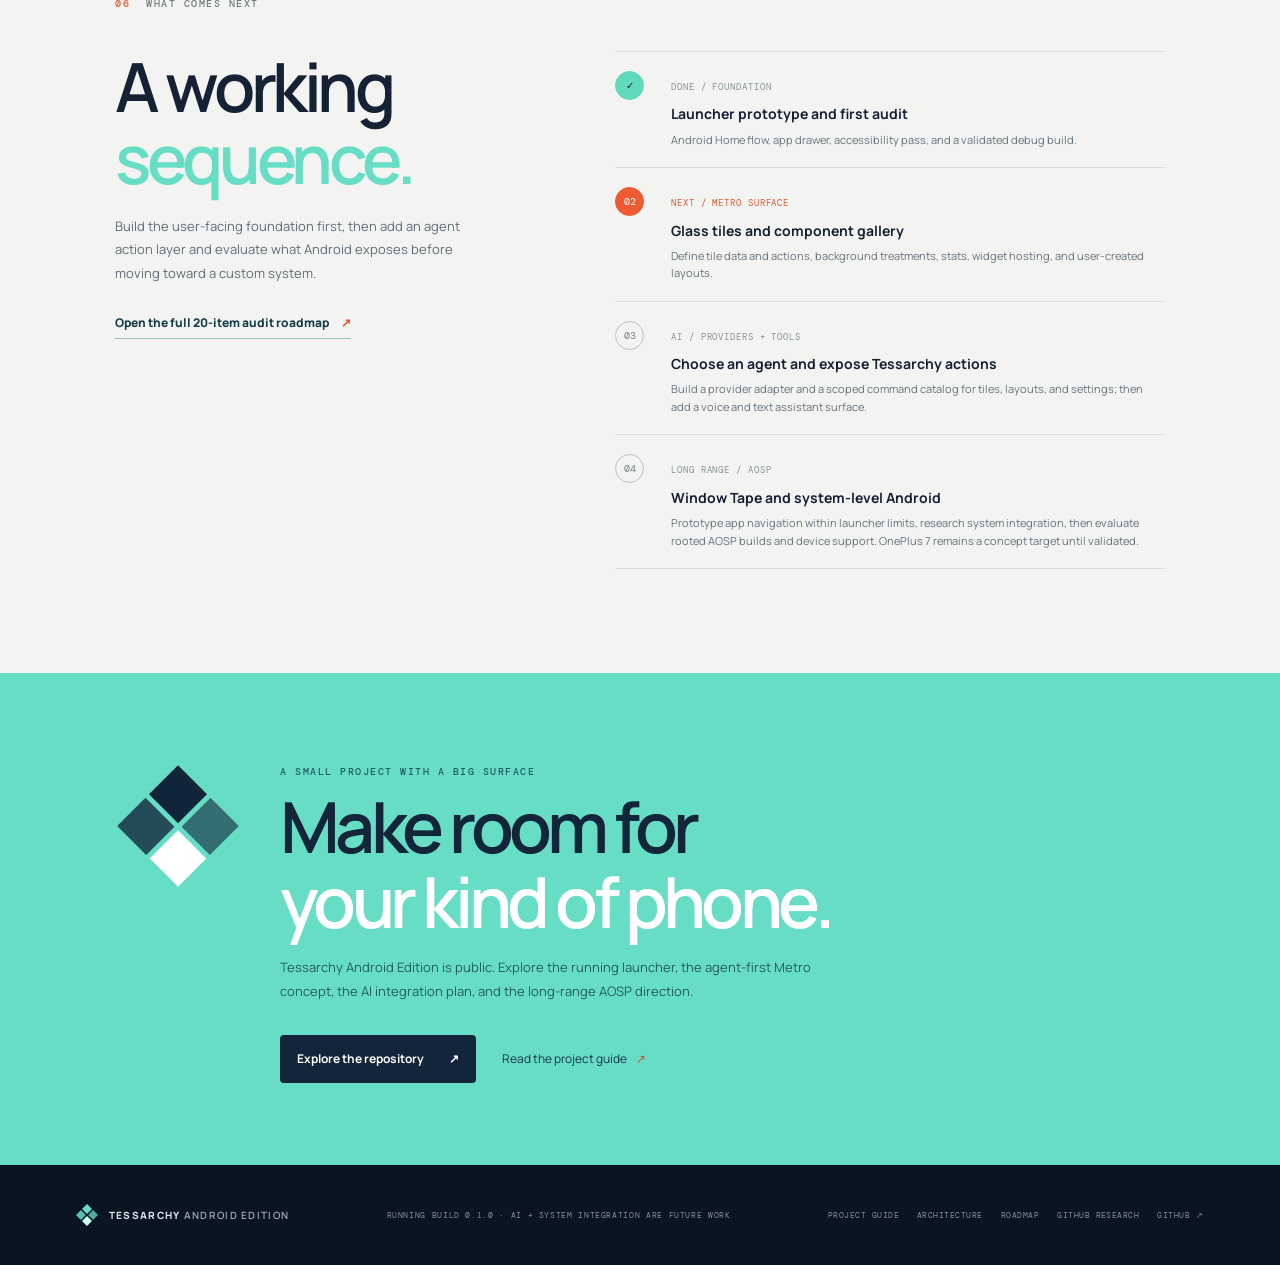
==== commit e3d45fc0: "Bring launcher closer to glass Tessarchy concept" ====
--- a/docs/index.html
+++ b/docs/index.html
@@ -190,8 +190,9 @@
               <h2>Real Android.<br /><span>Real Tessarchy.</span></h2>
               <p>
                 The current app is a Kotlin Compose Android launcher. These captures show
-                build 0.1.0 running in the Android 17 preview emulator and were refreshed
-                on October 26, 2026.
+                build 0.1.0 on a tall Android 17 preview emulator and were refreshed on
+                October 26, 2026. Glass image tiles and the launcher section tape now run
+                in the app; live AI, widgets, and system-level app windows remain future work.
               </p>
             </div>
             <div class="build-tag">
@@ -211,14 +212,13 @@
                 rel="noreferrer"
                 ><img
                   src="media/tae-home.webp"
-                  alt="Actual emulator screenshot of the Tessarchy home launcher with a live clock and colored app tiles"
+                  alt="Current Android 17 emulator screenshot of Tessarchy with a compact live clock, glass image-backed tiles, Tessa preview tile, and bottom Window Tape"
                   loading="lazy"
               /></a>
               <div class="demo-caption">
                 <h3>One screen, clear signals.</h3>
                 <p>
-                  Time and date set the rhythm. Reorder, resize, or hide tiles,
-                  then choose Midnight, Daylight, or Cobalt for the frame.
+                  The live clock and date lead into glass image tiles. Reorder, resize, or hide tiles, then choose Midnight, Daylight, or Cobalt.
                 </p>
               </div>
             </div>
@@ -279,25 +279,23 @@
                 rel="noreferrer"
                 ><img
                   src="media/tae-home-scroll-release-candidate.webp"
-                  alt="Actual emulator screenshot of the scrolled Tessarchy home screen, showing Tessa, Photos, Music, and the Apps tile"
+                  alt="Current Android 17 emulator screenshot of the scrolled Tessarchy launcher with image tiles and the persistent bottom Window Tape"
                   loading="lazy"
               /></a>
               <div class="demo-caption">
                 <h3>Built to keep going.</h3>
                 <p>
-                  Scroll the tile grid to reach the current home items and searchable app
-                  drawer. This is the home grid, not the future Window Tape.
+                  Scroll to Photos, Music, and the app library. Window Tape stays anchored at the bottom as you move through the launcher.
                 </p>
               </div>
             </aside>
           </div>
           <div class="gif-row">
             <div class="gif-copy">
-              <span class="mono-label">INTERACTION CAPTURE / 13 SEC</span>
+              <span class="mono-label">INTERACTION CAPTURE / 15 SEC</span>
               <h3>Tap Tessa.<br />Scroll the tiles.</h3>
               <p>
-                A short emulator recording shows the current launcher interaction model.
-                It does not yet show the proposed side-by-side Window Tape.
+                This capture shows the Window Tape prototype: swipe or tap between Home, Apps, Tessa, and Studio. Side-by-side control of arbitrary Android app windows remains a longer-term system goal.
               </p>
               <a class="arrow-link arrow-light" href="media/tae-scroll-tap.mp4"
                 >Watch the full MP4 <span>↗</span></a
@@ -308,12 +306,30 @@
               href="media/tae-scroll-tap.gif"
               target="_blank"
               rel="noreferrer"
-              ><img
-                src="media/tae-scroll-tap.gif"
-                alt="Animated emulator capture showing the Tessarchy launcher scroll and a Tessa tile tap"
-                loading="lazy"
-              /><span class="play-badge" aria-hidden="true">↗</span></a
+              ><video autoplay muted loop playsinline preload="metadata" poster="media/tae-home.webp" aria-label="Window Tape interaction recording showing a swipe and navigation among Tessarchy launcher spaces">
+                <source src="media/tae-scroll-tap.mp4" type="video/mp4" />
+              </video><span class="play-badge" aria-hidden="true">↗</span></a
             >
+          </div>
+          <div class="demo-layout tessa-demo-layout">
+            <div class="demo-main">
+              <div class="image-label">
+                <span>05 / TESSA PREVIEW</span><span>ACTUAL UI · NO PROVIDER CONNECTED</span>
+              </div>
+              <a class="screenshot-frame home-shot" href="media/tae-tessa-preview.webp" target="_blank" rel="noreferrer">
+                <img src="media/tae-tessa-preview.webp" alt="Tessarchy's Tessa preview screen showing a future agent interface, provider choices, and an example of controlling Tessarchy tiles and settings; no AI provider is connected" loading="lazy" />
+              </a>
+              <div class="demo-caption">
+                <h3>Tessa is taking shape.</h3>
+                <p>The interface previews provider choice and a shared Tessarchy action layer. It is a real screen in the app; the assistant itself is not connected yet.</p>
+              </div>
+            </div>
+            <aside class="demo-side tessa-demo-note">
+              <span class="mono-label">THE FUTURE AGENT SURFACE</span>
+              <h3>One Tessa.<br />Your choice of agent.</h3>
+              <p>ChatGPT, Claude, Grok, and additional providers are shown as direction. A future provider adapter would connect the selected service to named Tessarchy actions for tiles, layouts, and settings.</p>
+              <div class="tessa-note-card"><span>AVAILABLE IN BUILD 0.1.0</span><strong>Screen design only</strong><small>Provider connection, voice input, and agent-controlled settings are not implemented.</small></div>
+            </aside>
           </div>
         </div>
       </section>
--- a/docs/site.css
+++ b/docs/site.css
@@ -1560,3 +1560,79 @@
   padding-bottom: 3px;
   font-weight: 700;
 }
+.tessa-demo-layout {
+  align-items: center;
+  border-top: 1px solid var(--line);
+  padding-top: 42px;
+  margin-top: 46px;
+}
+.tessa-demo-note {
+  display: flex;
+  flex-direction: column;
+  justify-content: center;
+  min-height: 100%;
+  padding: 30px 12px;
+}
+.tessa-demo-note h3 {
+  font-size: clamp(27px, 3vw, 40px);
+  line-height: 1.12;
+  letter-spacing: -0.05em;
+  margin: 18px 0 10px;
+}
+.tessa-demo-note > p {
+  font-size: 12px;
+  color: #aab7c3;
+  line-height: 1.8;
+  margin: 0;
+}
+.tessa-note-card {
+  display: flex;
+  flex-direction: column;
+  gap: 8px;
+  margin-top: 28px;
+  padding: 17px;
+  border: 1px solid rgba(255, 255, 255, 0.14);
+  border-radius: 8px;
+  background: rgba(255, 255, 255, 0.035);
+}
+.tessa-note-card span {
+  color: var(--teal);
+  font: 8px var(--mono);
+  letter-spacing: 0.12em;
+}
+.tessa-note-card strong {
+  color: #eff4f6;
+  font-size: 13px;
+}
+.tessa-note-card small {
+  color: #99aaba;
+  font-size: 10px;
+  line-height: 1.7;
+}
+@media (min-width: 901px) {
+  .home-shot,
+  .drawer-shot {
+    height: 560px;
+  }
+}
+@media (max-width: 680px) {
+  .tessa-demo-layout {
+    padding-top: 28px;
+    margin-top: 30px;
+  }
+  .tessa-demo-note {
+    padding: 3px 2px;
+  }
+}
+.gif-screen video {
+  display: block;
+  width: 100%;
+  height: 240px;
+  object-fit: cover;
+  object-position: center 12%;
+}
+@media (max-width: 680px) {
+  .gif-screen video {
+    height: 190px;
+  }
+}
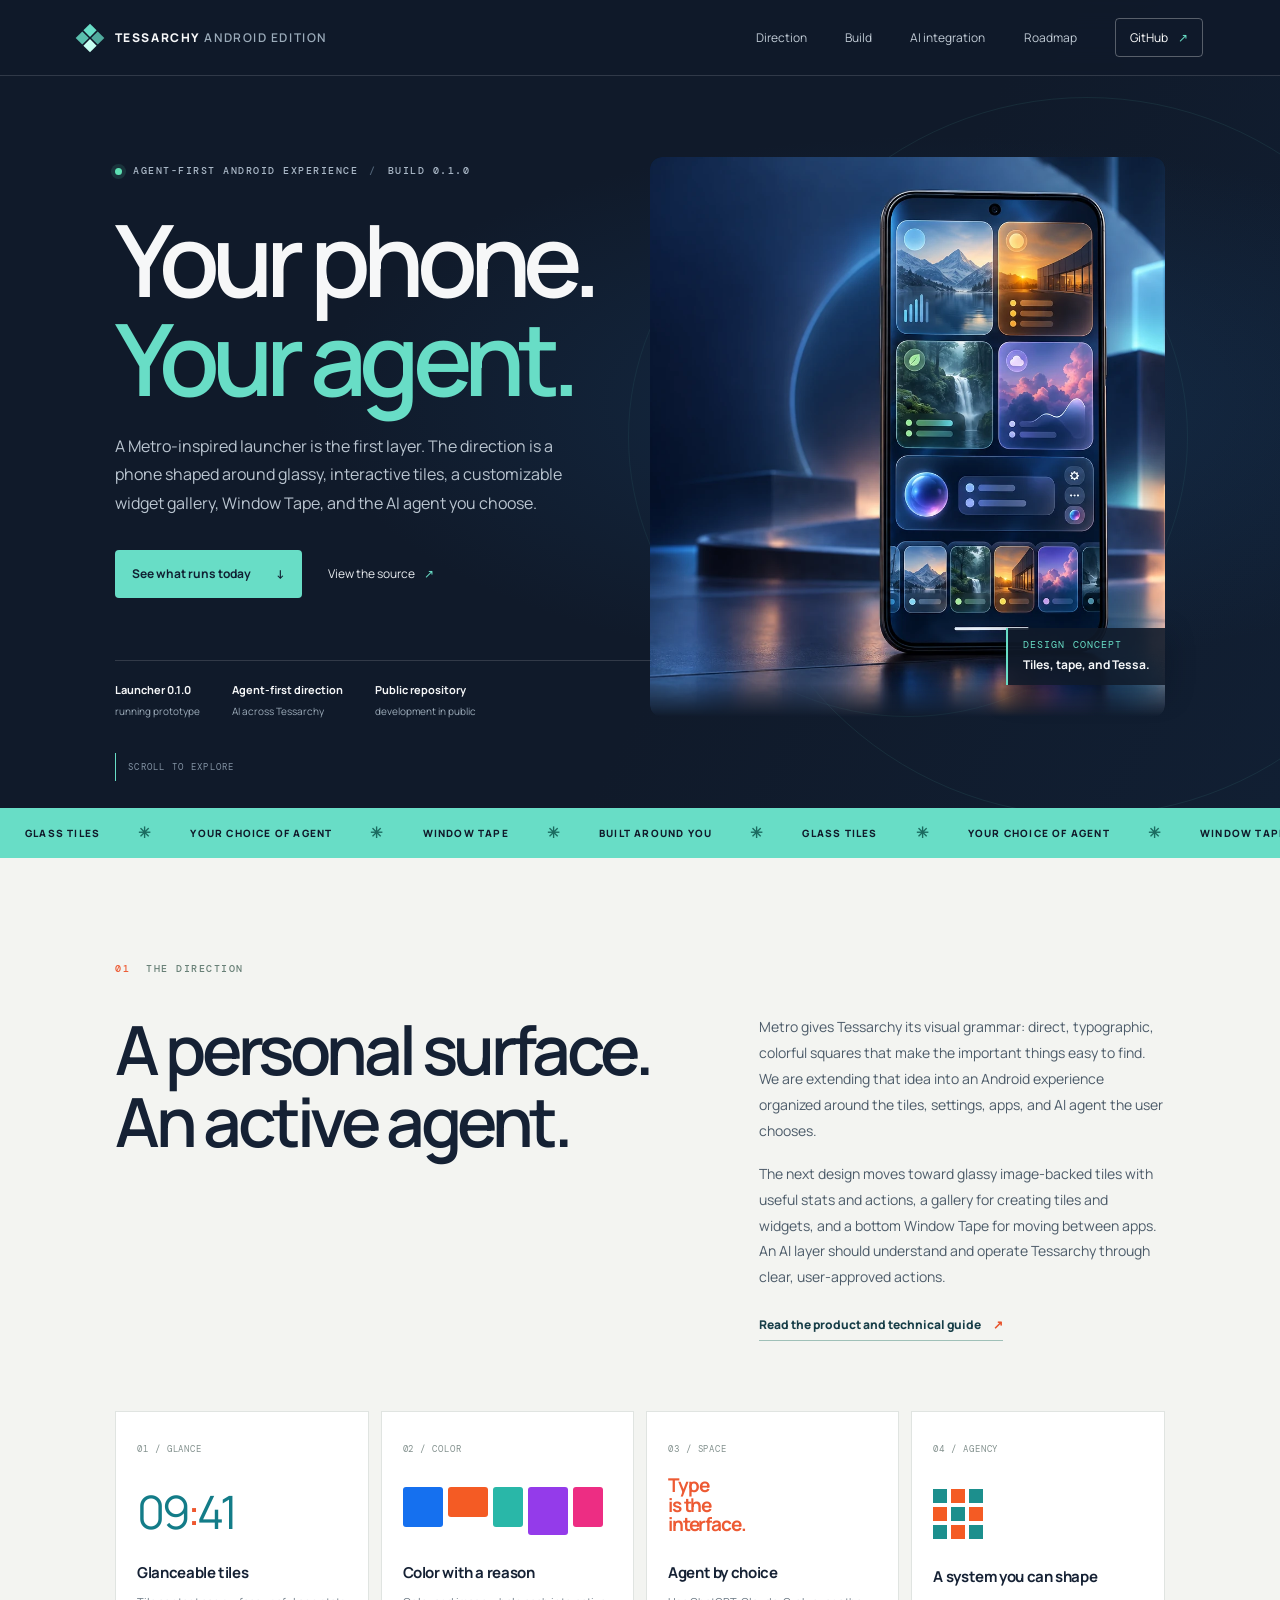
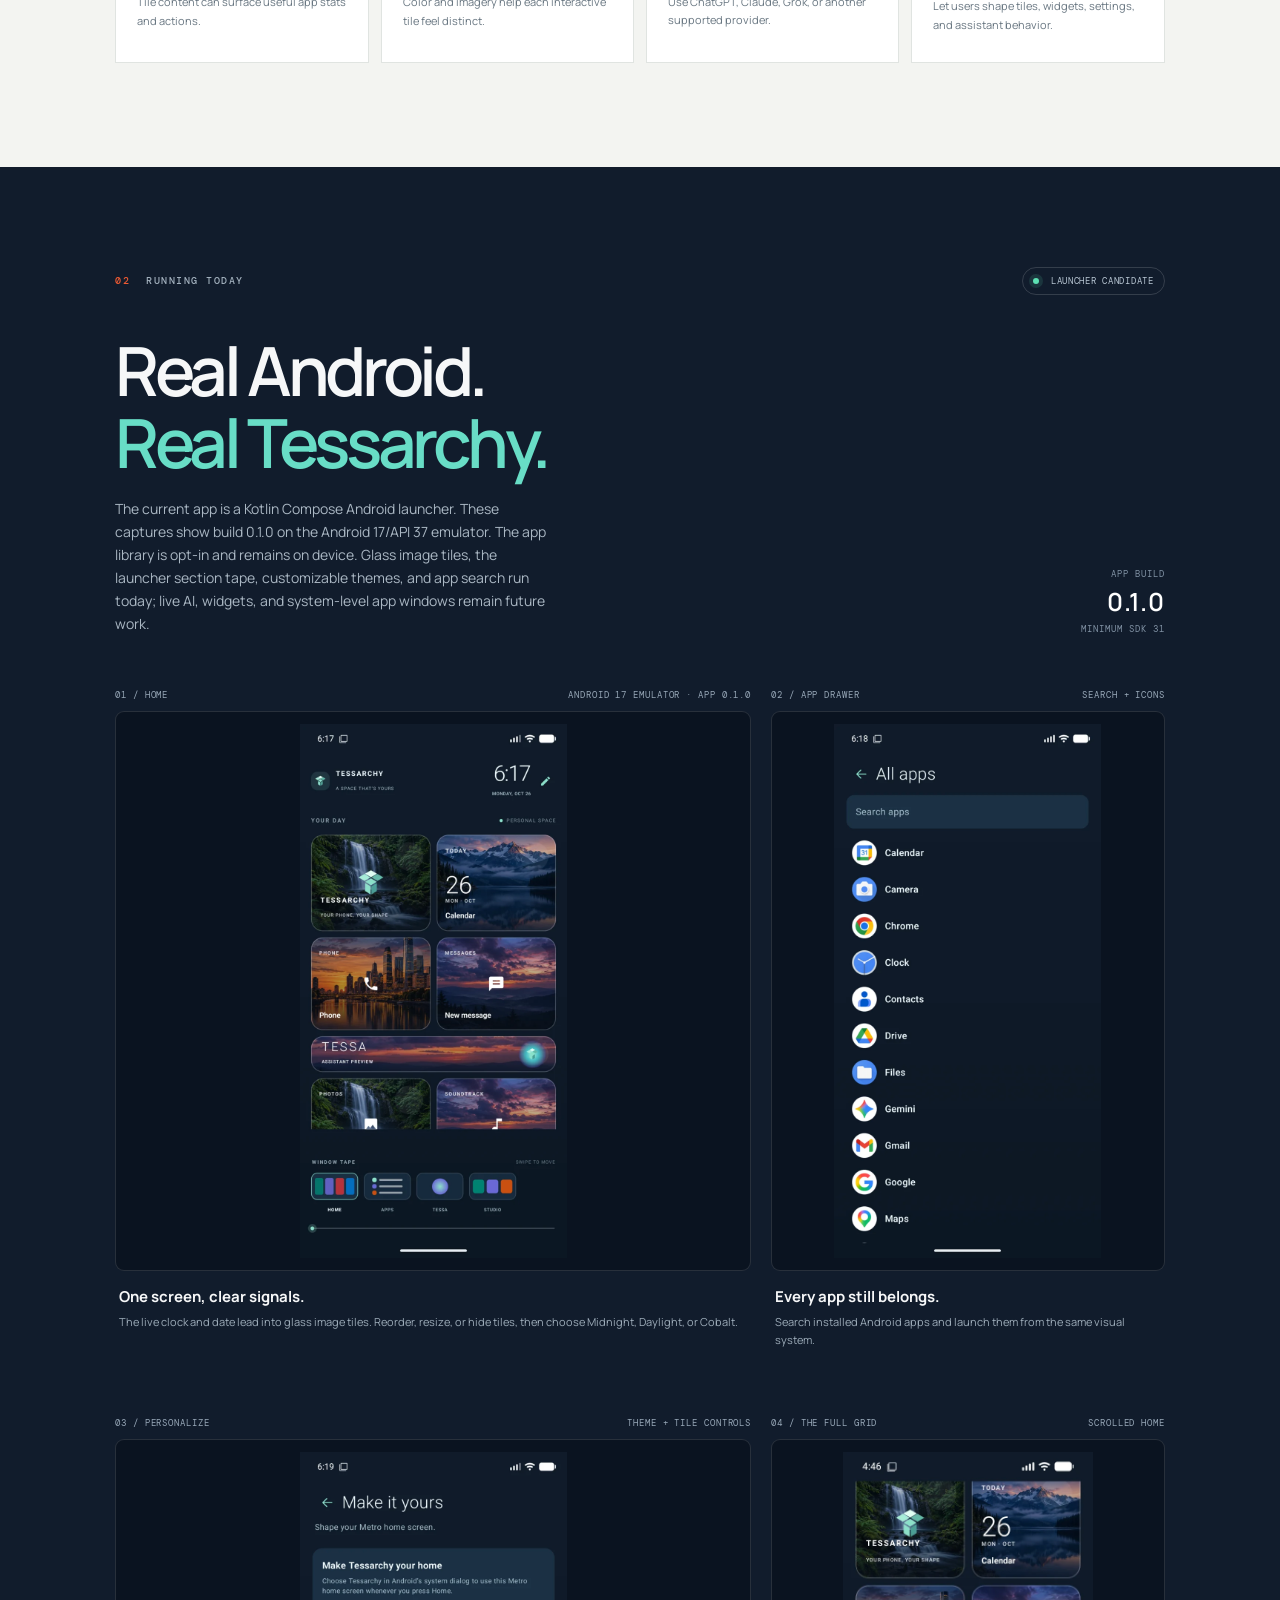
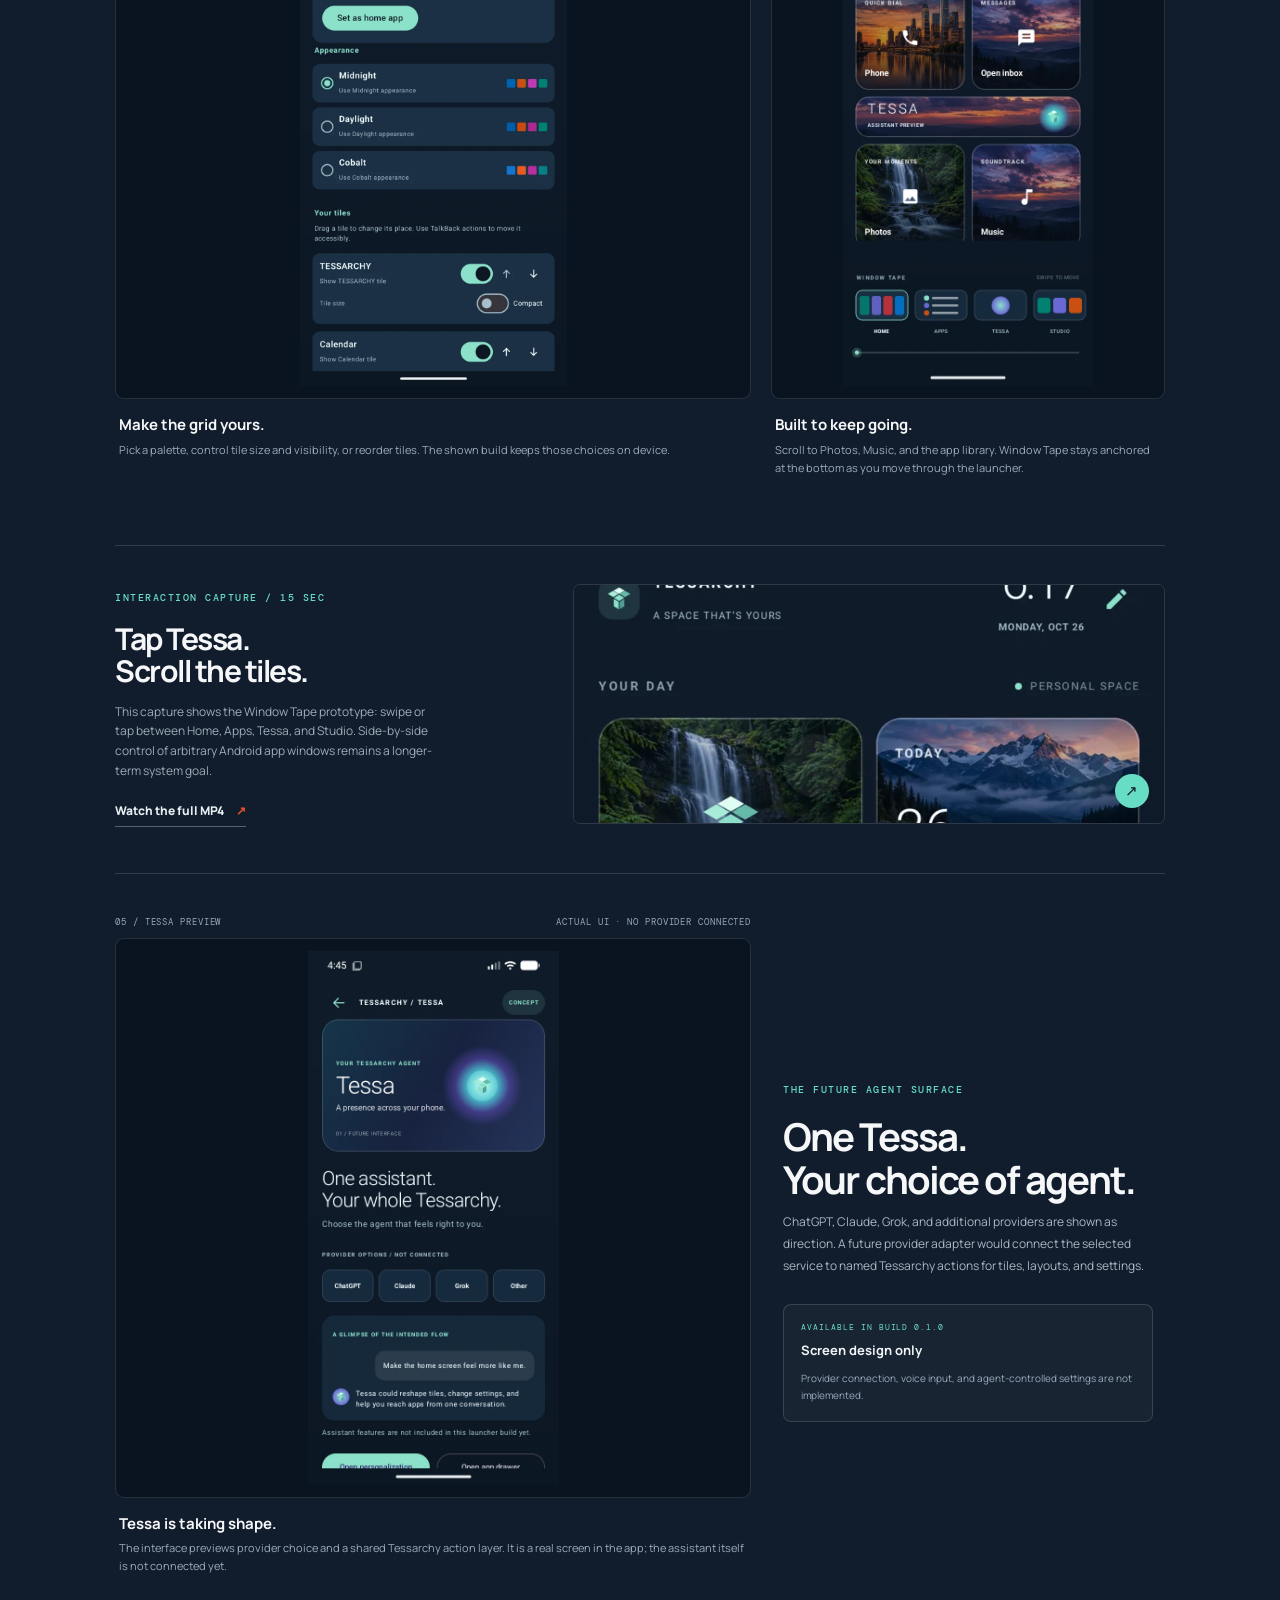
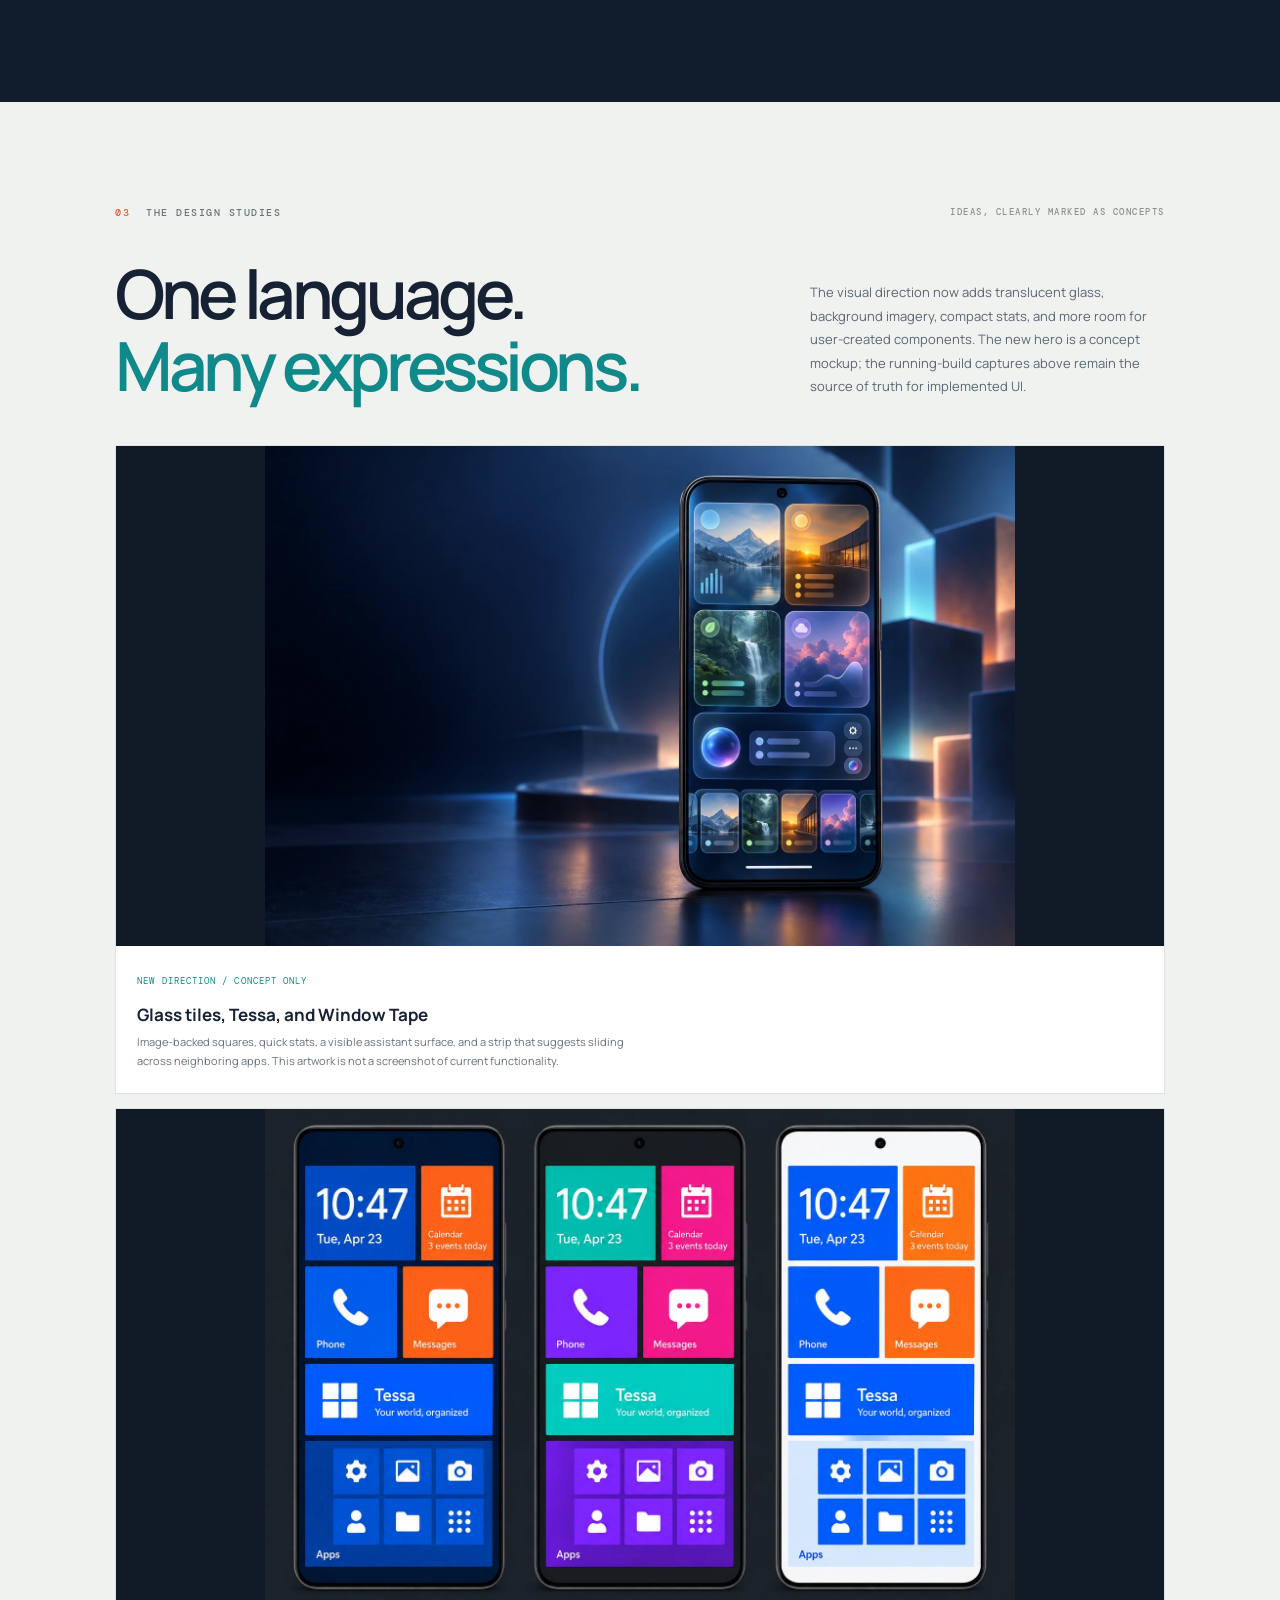
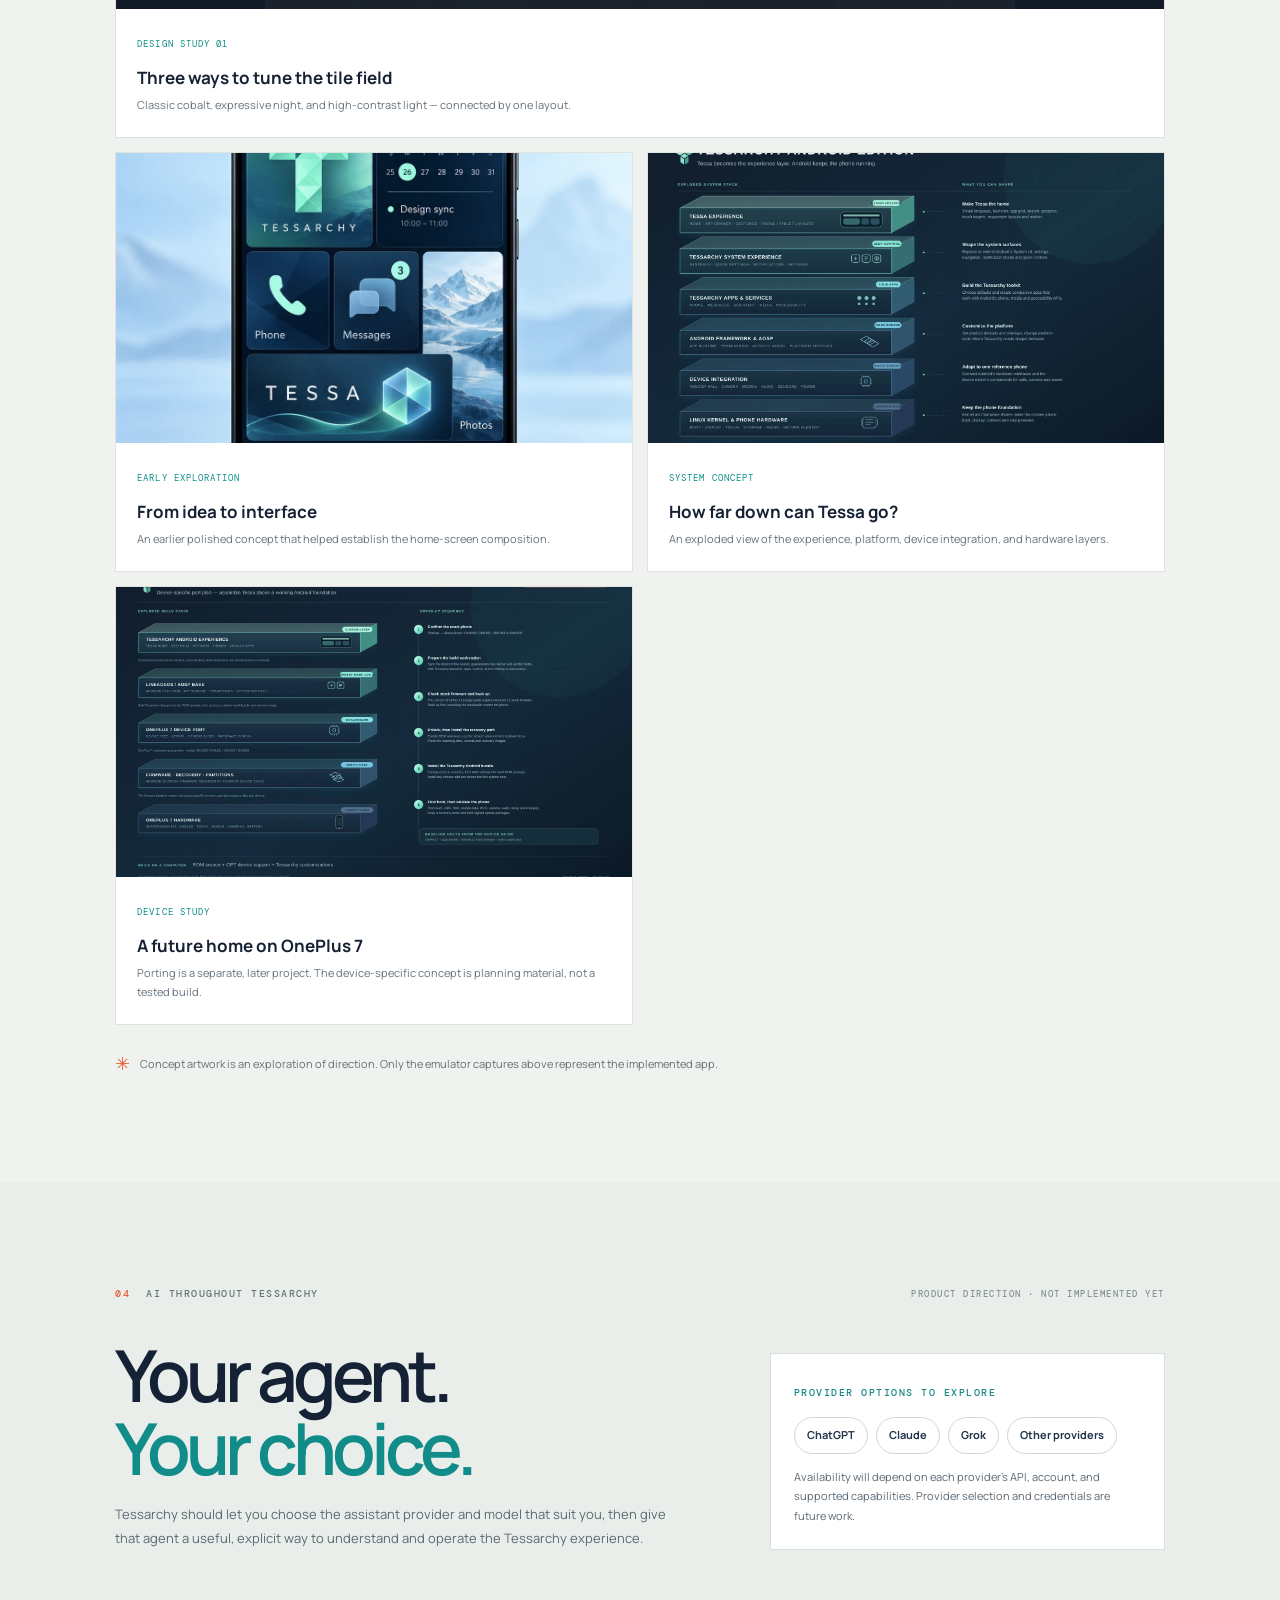
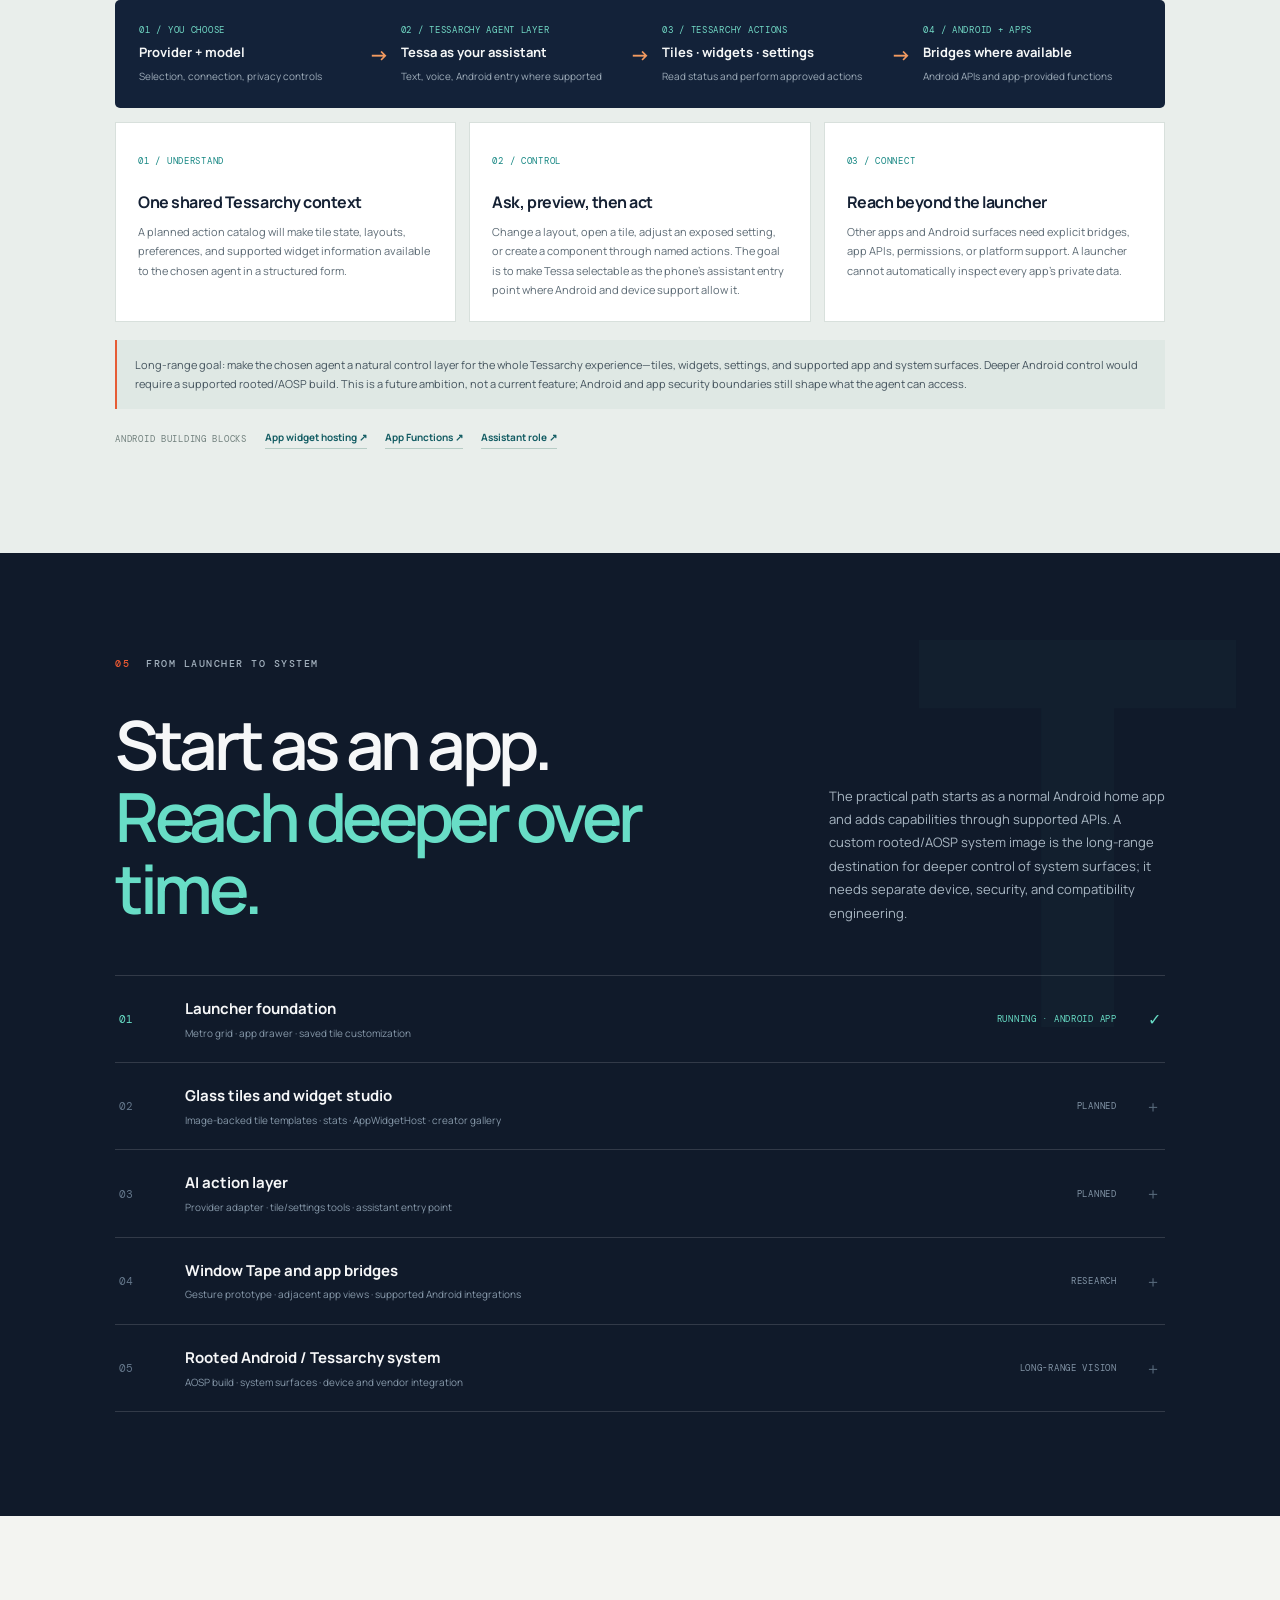
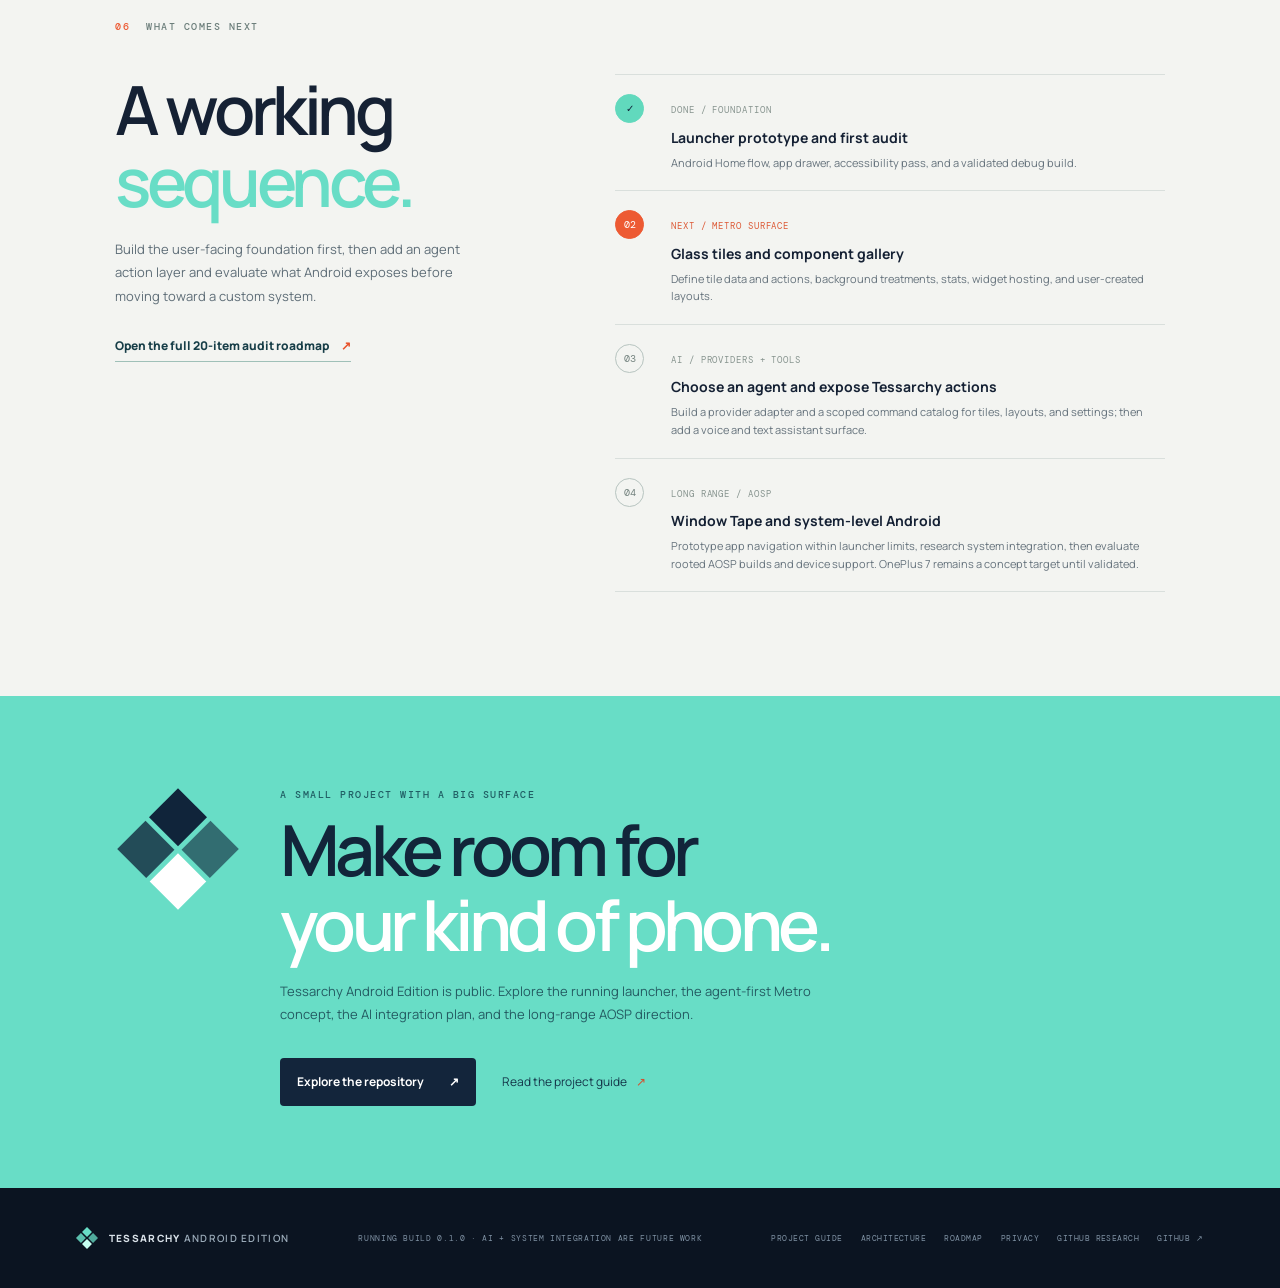
==== commit 4d586975: "Prepare Tessarchy launcher for Play submission" ====
--- a/docs/index.html
+++ b/docs/index.html
@@ -190,9 +190,10 @@
               <h2>Real Android.<br /><span>Real Tessarchy.</span></h2>
               <p>
                 The current app is a Kotlin Compose Android launcher. These captures show
-                build 0.1.0 on a tall Android 17 preview emulator and were refreshed on
-                October 26, 2026. Glass image tiles and the launcher section tape now run
-                in the app; live AI, widgets, and system-level app windows remain future work.
+                build 0.1.0 on the Android 17/API 37 emulator. The app library is
+                opt-in and remains on device. Glass image tiles, the launcher section tape,
+                customizable themes, and app search run today; live AI, widgets, and
+                system-level app windows remain future work.
               </p>
             </div>
             <div class="build-tag">
@@ -203,7 +204,7 @@
           <div class="demo-layout">
             <div class="demo-main">
               <div class="image-label">
-                <span>01 / HOME</span><span>EMULATOR CAPTURE · API 37 PREVIEW</span>
+                <span>01 / HOME</span><span>ANDROID 17 EMULATOR · APP 0.1.0</span>
               </div>
               <a
                 class="screenshot-frame home-shot"
@@ -212,7 +213,7 @@
                 rel="noreferrer"
                 ><img
                   src="media/tae-home.webp"
-                  alt="Current Android 17 emulator screenshot of Tessarchy with a compact live clock, glass image-backed tiles, Tessa preview tile, and bottom Window Tape"
+                  alt="Android 17 emulator screenshot of the signed Tessarchy release candidate with a compact live clock, glass image-backed tiles, Tessa preview tile, and bottom Window Tape"
                   loading="lazy"
               /></a>
               <div class="demo-caption">
@@ -576,6 +577,7 @@
         <a href="project-guide.html">PROJECT GUIDE</a
         ><a href="architecture.html">ARCHITECTURE</a
         ><a href="audit-roadmap.html">ROADMAP</a
+        ><a href="privacy.html">PRIVACY</a
         ><a href="github-research.html">GITHUB RESEARCH</a
         ><a href="https://github.com/thediamondsaint/tessarchy-android-edition"
           >GITHUB ↗</a
